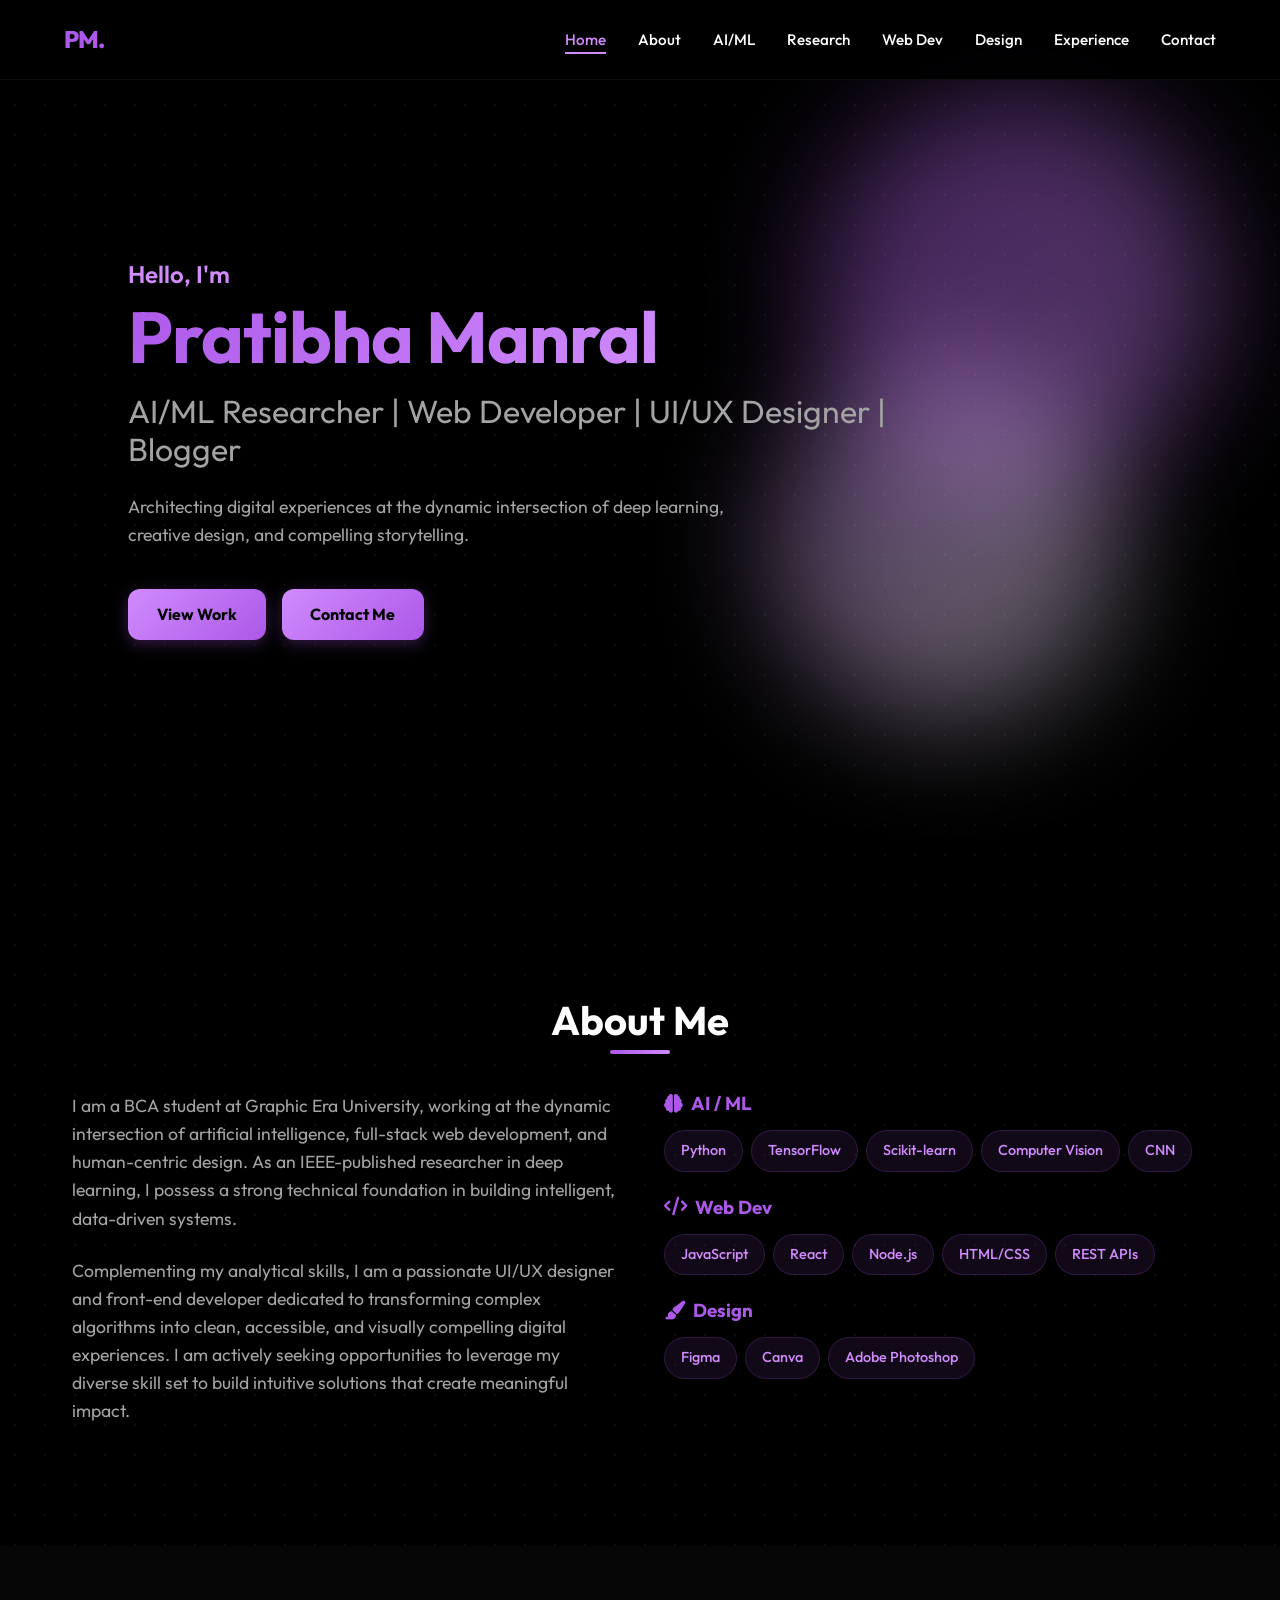
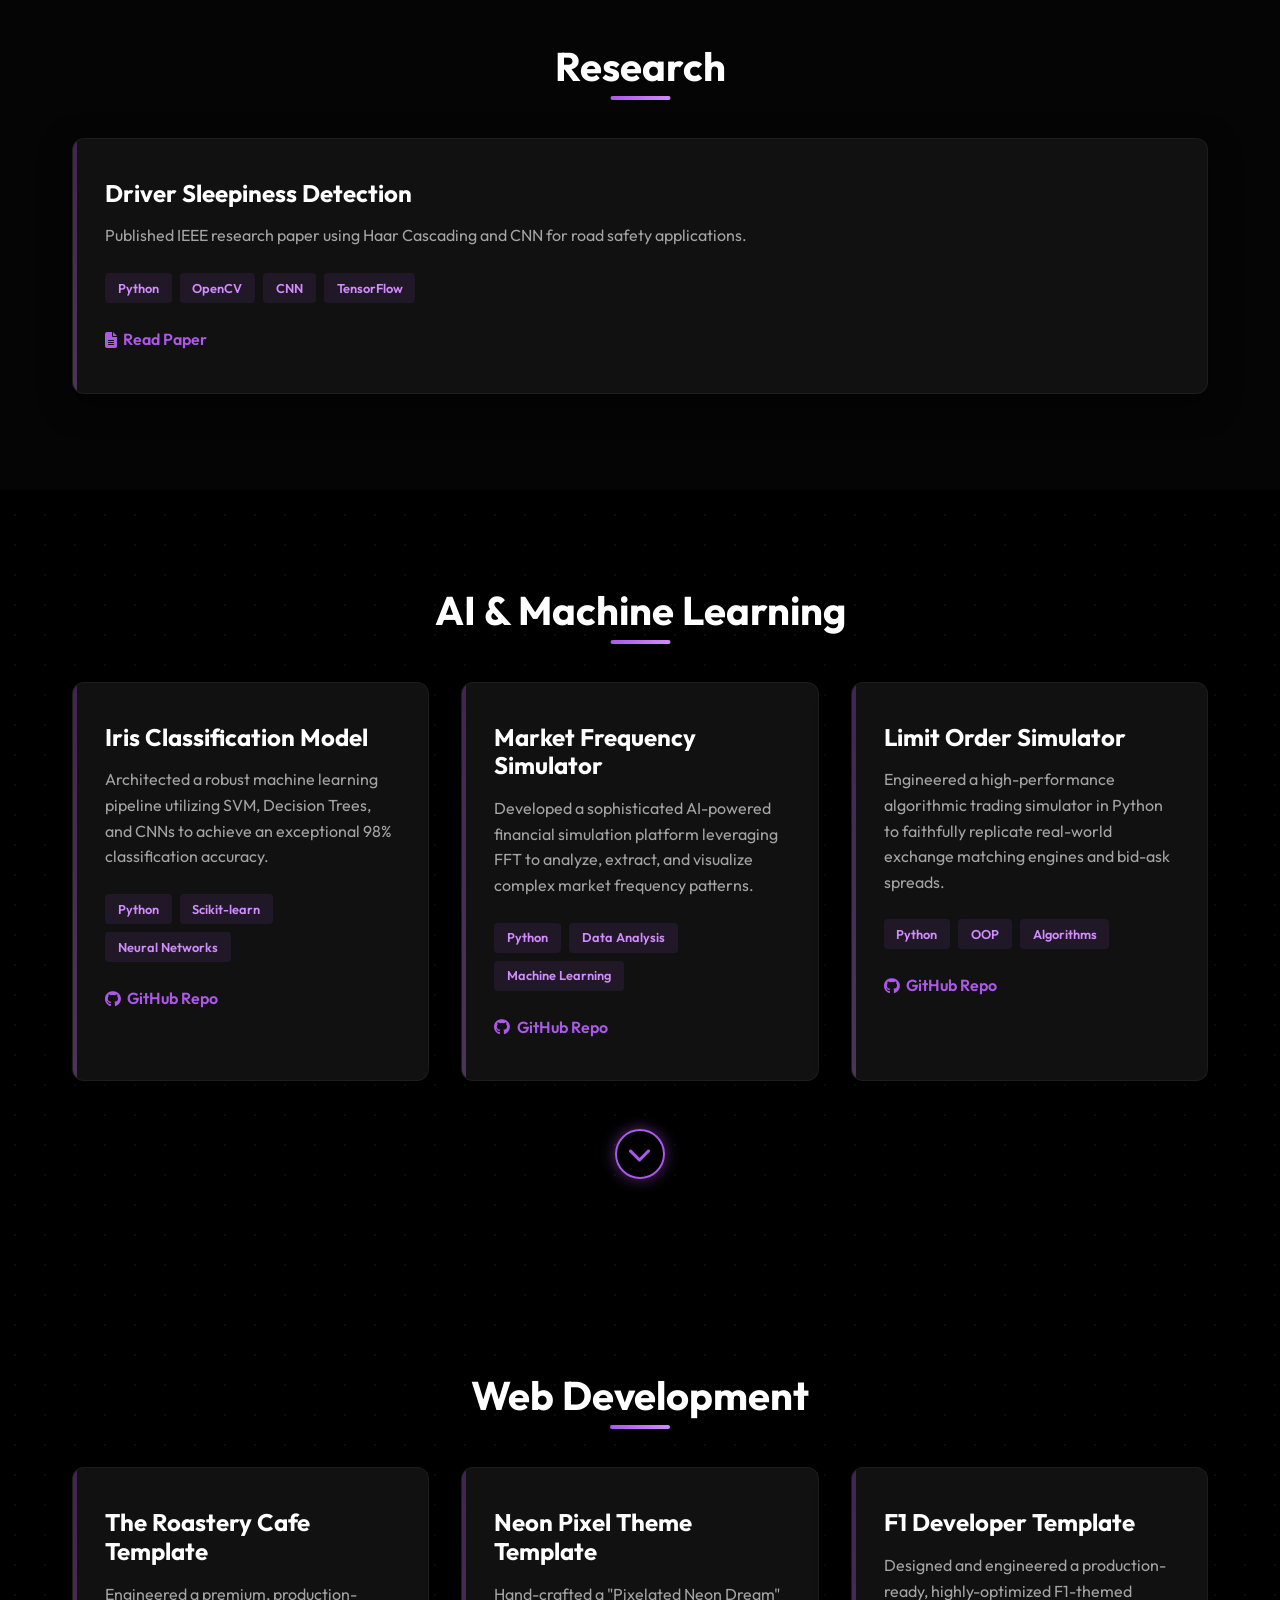
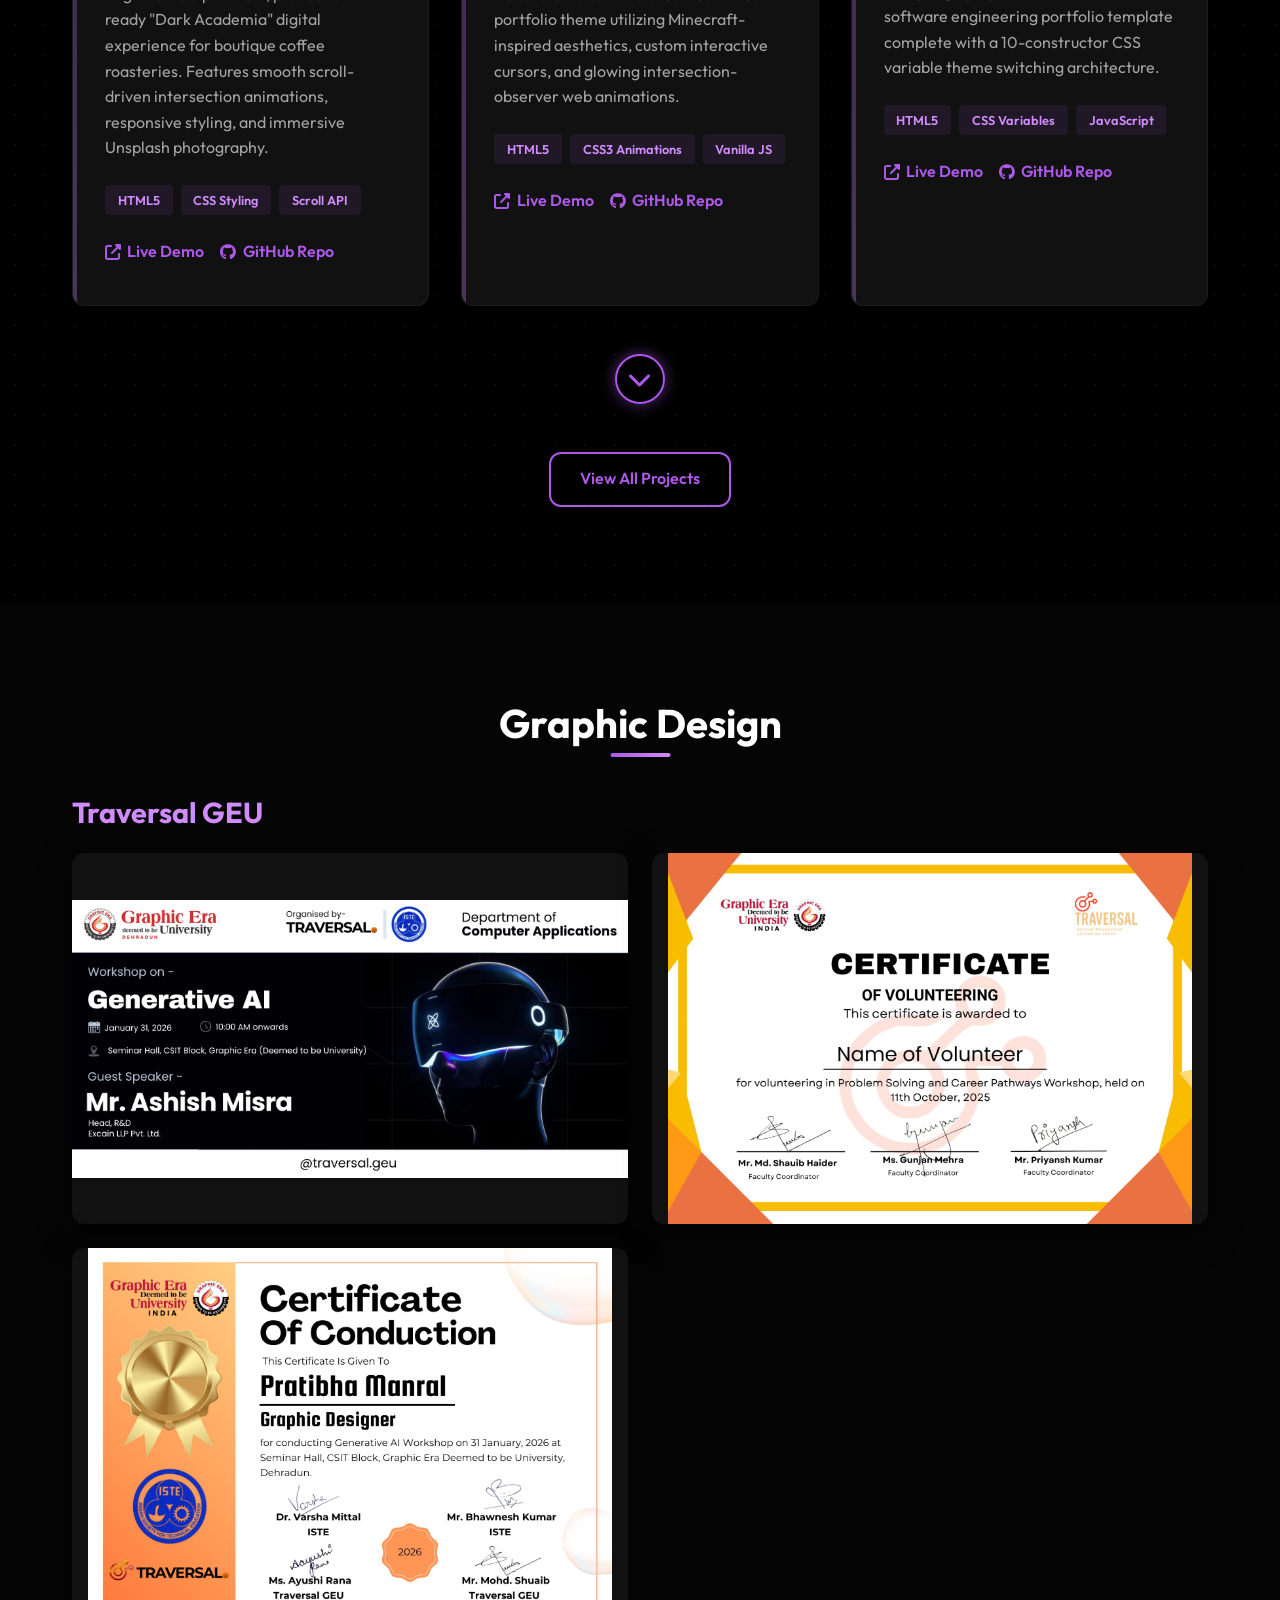
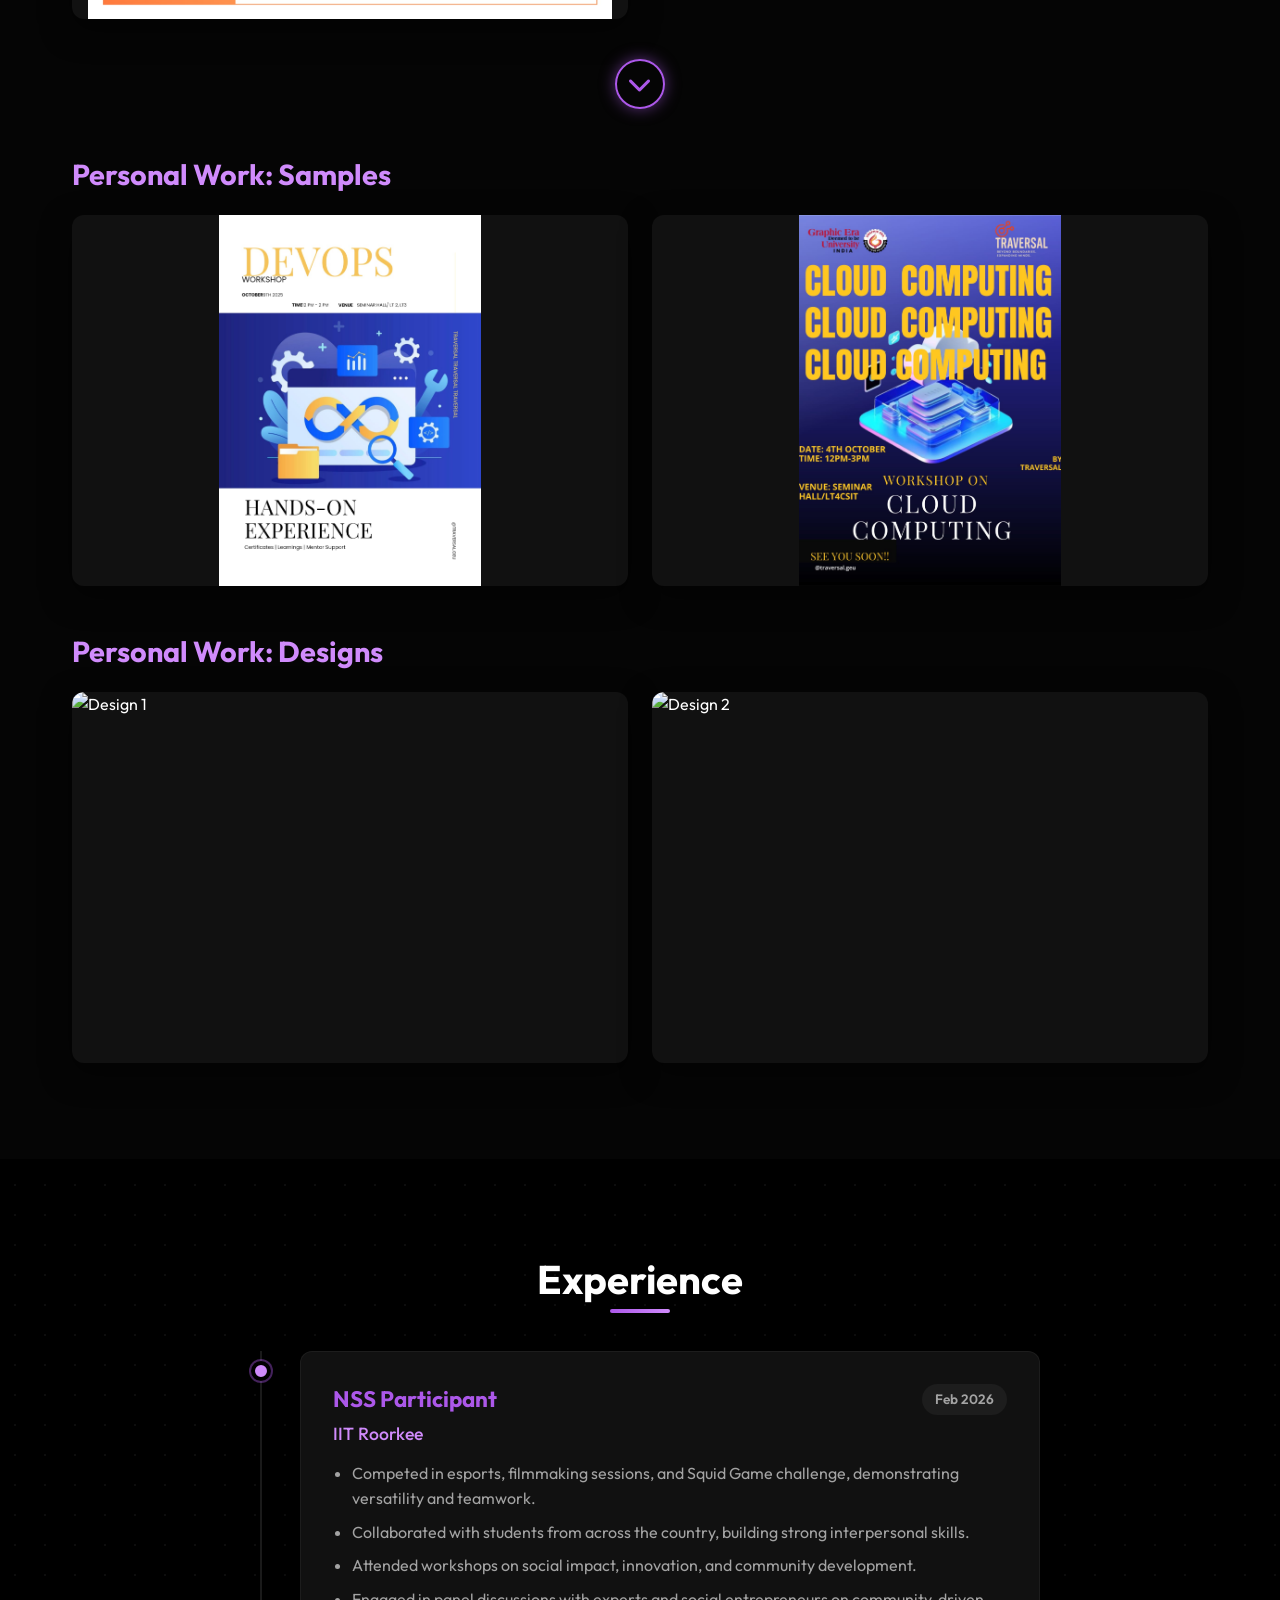
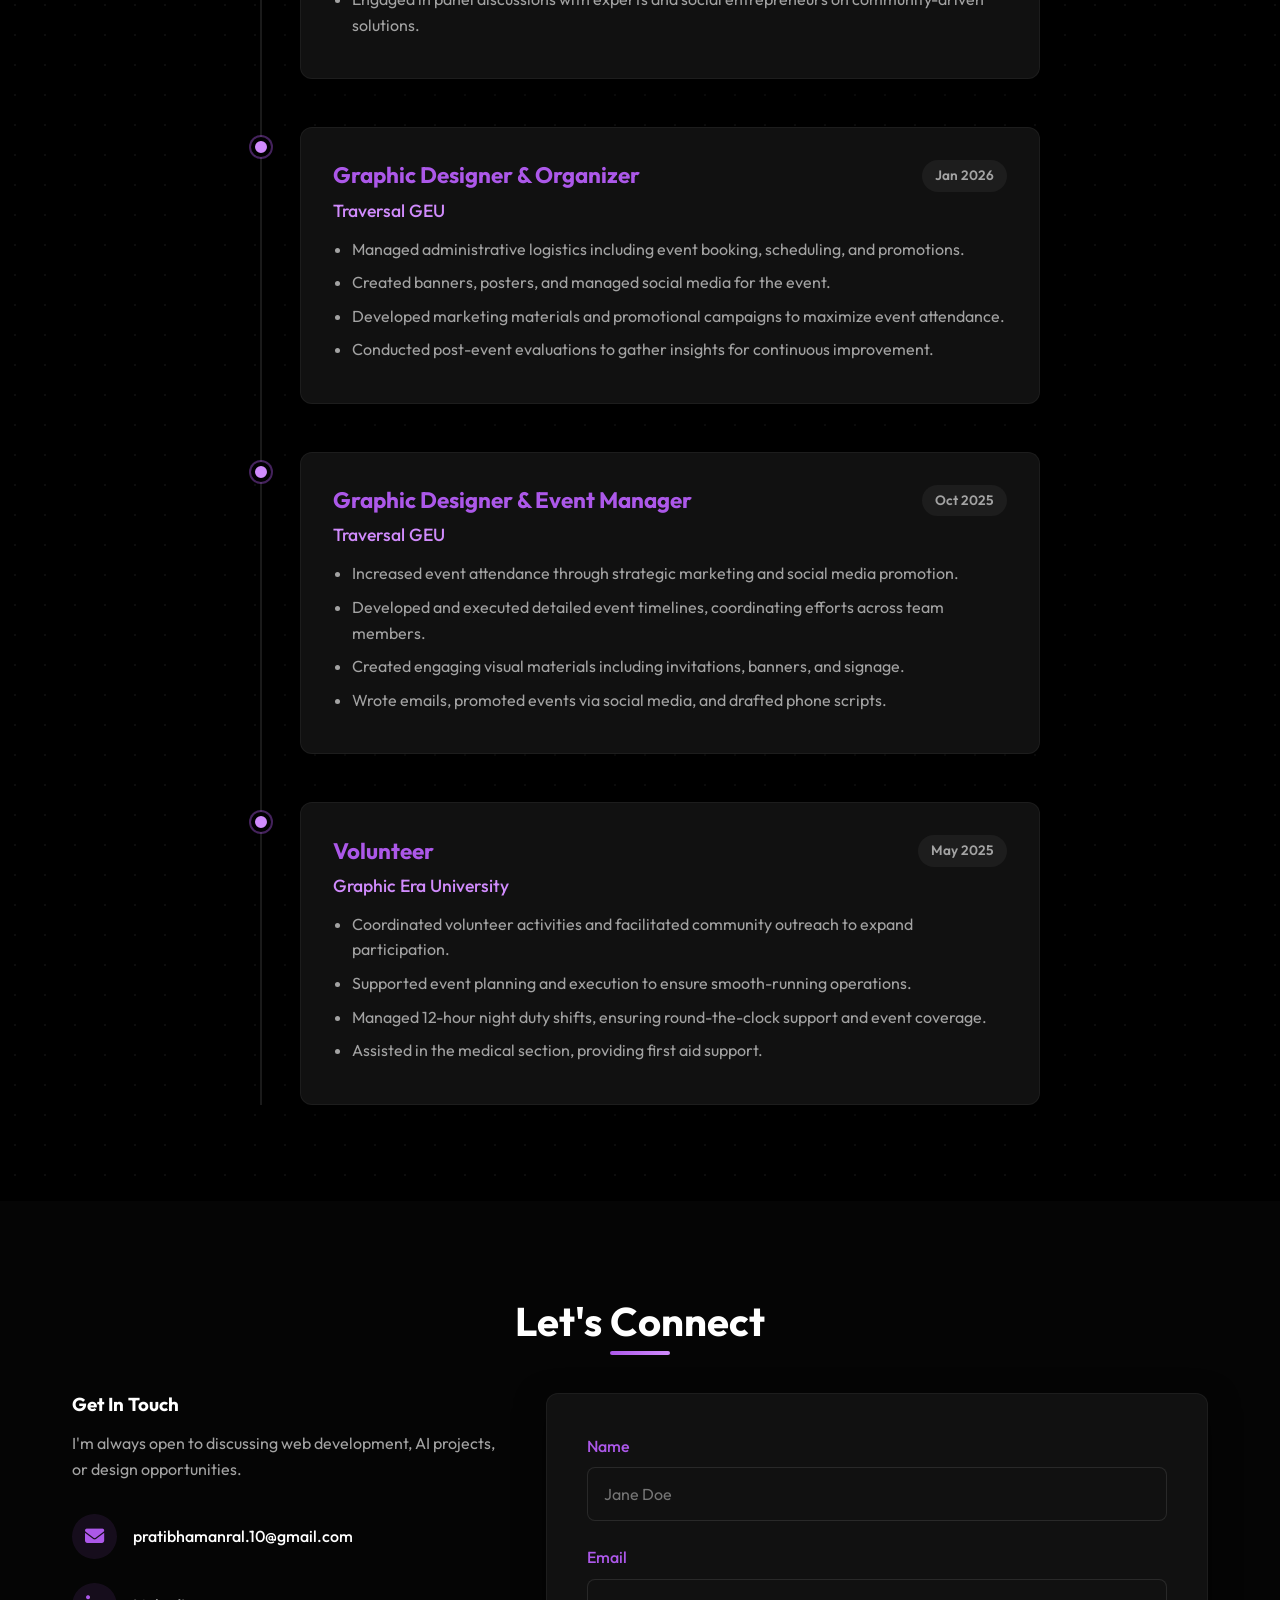
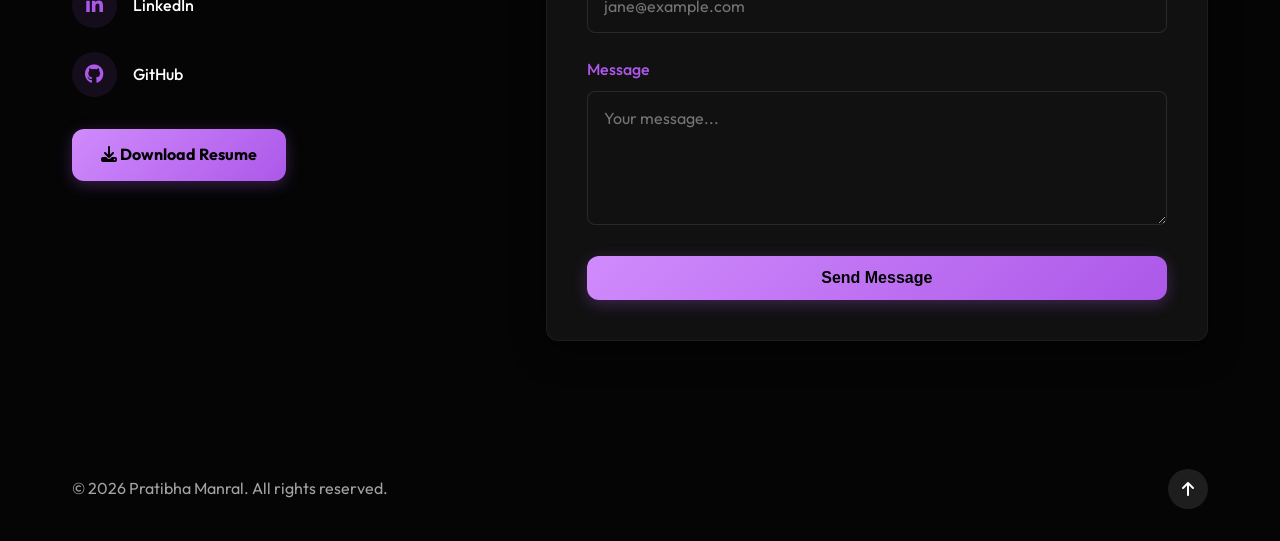
==== index.html @ b56bd500 "Added live demo link for JamStream" ====
<!DOCTYPE html>
<html lang="en">

<head>
    <meta charset="UTF-8">
    <meta name="viewport" content="width=device-width, initial-scale=1.0">
    <title>⊹ ࣪ ˖ Pratibha Manral - AI, Web & Design</title>
    <meta name="description"
        content="Portfolio of Pratibha Manral, BCA student specializing in AI/ML, Web Development, and Graphic Design.">
    <link rel="stylesheet" href="styles.css">
    <link rel="stylesheet" href="https://cdnjs.cloudflare.com/ajax/libs/font-awesome/6.4.0/css/all.min.css">
    <link href="https://fonts.googleapis.com/css2?family=Outfit:wght@300;400;500;600;700;800&display=swap"
        rel="stylesheet">

    <!-- Favicon (Browser Tab Sticker) -->
    <link rel="icon"
        href="data:image/svg+xml,<svg xmlns=%22http://www.w3.org/2000/svg%22 viewBox=%220 0 100 100%22><text y=%22.9em%22 font-size=%2290%22>⊹</text></svg>">
</head>

<body>
    <nav id="navbar" class="navbar">
        <div class="nav-brand">PM.</div>
        <ul class="nav-links">
            <li><a href="#hero" class="nav-link active">Home</a></li>
            <li><a href="#about" class="nav-link">About</a></li>
            <li><a href="#projects-ai" class="nav-link">AI/ML</a></li>
            <li><a href="#research" class="nav-link">Research</a></li>
            <li><a href="#projects-web" class="nav-link">Web Dev</a></li>
            <li><a href="#design" class="nav-link">Design</a></li>
            <li><a href="#experience" class="nav-link">Experience</a></li>
            <li><a href="#contact" class="nav-link">Contact</a></li>
        </ul>
        <div class="hamburger">
            <i class="fas fa-bars"></i>
        </div>
    </nav>

    <main>
        <!-- Hero Section -->
        <section id="hero" class="hero-section">
            <div class="hero-content">
                <h2 class="greeting">Hello, I'm</h2>
                <h1 class="name">Pratibha Manral</h1>
                <h3 class="tagline">AI/ML Researcher | Web Developer | UI/UX Designer | Blogger</h3>
                <p class="intro">Architecting digital experiences at the dynamic intersection of deep learning, creative
                    design, and compelling storytelling.</p>
                <div class="hero-buttons">
                    <a href="#projects-ai" class="btn btn-primary">View Work</a>
                    <a href="#contact" class="btn btn-primary">Contact Me</a>
                </div>
            </div>
            <div class="hero-background">
                <div class="blob blob-1"></div>
                <div class="blob blob-2"></div>
            </div>
        </section>

        <!-- About Section -->
        <section id="about" class="about-section fade-in-section">
            <div class="container">
                <h2 class="section-title">About Me</h2>
                <div class="about-content">
                    <div class="about-text">
                        <p>I am a BCA student at Graphic Era University, working at the dynamic intersection of
                            artificial intelligence, full-stack web development, and human-centric design. As an
                            IEEE-published researcher in deep learning, I possess a strong technical foundation in
                            building intelligent, data-driven systems.</p>
                        <p>Complementing my analytical skills, I am a passionate UI/UX designer and front-end developer
                            dedicated to transforming complex algorithms into clean, accessible, and visually compelling
                            digital experiences. I am actively seeking opportunities to leverage my diverse skill set to
                            build intuitive solutions that create meaningful impact.</p>
                    </div>
                    <div class="skills-container">
                        <div class="skill-category">
                            <h3><i class="fas fa-brain"></i> AI / ML</h3>
                            <div class="badges">
                                <span class="badge">Python</span>
                                <span class="badge">TensorFlow</span>
                                <span class="badge">Scikit-learn</span>
                                <span class="badge">Computer Vision</span>
                                <span class="badge">CNN</span>
                            </div>
                        </div>
                        <div class="skill-category">
                            <h3><i class="fas fa-code"></i> Web Dev</h3>
                            <div class="badges">
                                <span class="badge">JavaScript</span>
                                <span class="badge">React</span>
                                <span class="badge">Node.js</span>
                                <span class="badge">HTML/CSS</span>
                                <span class="badge">REST APIs</span>
                            </div>
                        </div>
                        <div class="skill-category">
                            <h3><i class="fas fa-paint-brush"></i> Design</h3>
                            <div class="badges">
                                <span class="badge">Figma</span>
                                <span class="badge">Canva</span>
                                <span class="badge">Adobe Photoshop</span>
                            </div>
                        </div>
                    </div>
                </div>
            </div>
        </section>

        <!-- Research Section -->
        <section id="research" class="projects-section bg-alt fade-in-section">
            <div class="container">
                <h2 class="section-title">Research</h2>
                <div class="grid cards-grid">
                    <div class="card project-card">
                        <div class="card-content">
                            <h3 class="card-title">Driver Sleepiness Detection</h3>
                            <p class="card-desc">Published IEEE research paper using Haar Cascading and CNN for road
                                safety applications.</p>
                            <div class="tech-stack">
                                <span>Python</span><span>OpenCV</span><span>CNN</span><span>TensorFlow</span>
                            </div>
                            <div class="card-links">
                                <a href="https://ieeexplore.ieee.org/document/10986376" target="_blank"
                                    class="link-btn"><i class="fas fa-file-alt"></i> Read Paper</a>
                            </div>
                        </div>
                    </div>
                </div>
            </div>
        </section>

        <!-- AI/ML Section -->
        <section id="projects-ai" class="projects-section fade-in-section">
            <div class="container">
                <h2 class="section-title">AI & Machine Learning</h2>
                <div class="grid cards-grid">
                    <div class="card project-card">
                        <div class="card-content">
                            <h3 class="card-title">Iris Classification Model</h3>
                            <p class="card-desc">Architected a robust machine learning pipeline utilizing SVM, Decision
                                Trees, and CNNs to achieve an exceptional 98% classification accuracy.</p>
                            <div class="tech-stack">
                                <span>Python</span><span>Scikit-learn</span><span>Neural Networks</span>
                            </div>
                            <div class="card-links">
                                <a href="https://github.com/prai-10" target="_blank" class="link-btn"><i
                                        class="fab fa-github"></i> GitHub Repo</a>
                            </div>
                        </div>
                    </div>
                    <div class="card project-card">
                        <div class="card-content">
                            <h3 class="card-title">Market Frequency Simulator</h3>
                            <p class="card-desc">Developed a sophisticated AI-powered financial simulation platform
                                leveraging FFT to analyze, extract, and visualize complex market frequency patterns.</p>
                            <div class="tech-stack">
                                <span>Python</span><span>Data Analysis</span><span>Machine Learning</span>
                            </div>
                            <div class="card-links">
                                <a href="https://github.com/prai-10/Market-Frequency-Simulator" target="_blank"
                                    class="link-btn"><i class="fab fa-github"></i> GitHub Repo</a>
                            </div>
                        </div>
                    </div>

                    <div class="card project-card">
                        <div class="card-content">
                            <h3 class="card-title">Limit Order Simulator</h3>
                            <p class="card-desc">Engineered a high-performance algorithmic trading simulator in Python
                                to faithfully replicate real-world exchange matching engines and bid-ask spreads.</p>
                            <div class="tech-stack">
                                <span>Python</span><span>OOP</span><span>Algorithms</span>
                            </div>
                            <div class="card-links">
                                <a href="https://github.com/prai-10/Limit-Order-Simulator" target="_blank"
                                    class="link-btn"><i class="fab fa-github"></i> GitHub Repo</a>
                            </div>
                        </div>
                    </div>

                    <div class="card project-card">
                        <div class="card-content">
                            <h3 class="card-title">Cyberpunk AI HUD Overlay</h3>
                            <p class="card-desc">Engineered a real-time computer vision system using Python and OpenCV
                                that overlays a working cyberpunk-styled HUD reflecting the user's live facial emotions.
                            </p>
                            <div class="tech-stack">
                                <span>Python</span><span>OpenCV</span><span>Deep Learning</span>
                            </div>
                            <div class="card-links">
                                <a href="https://github.com/prai-10/AI-FACE-EMOTION-PERSONA-OVERLAY-A-REAL-TIME-CYBERPUNK-HUD-SYSTEM"
                                    target="_blank" class="link-btn"><i class="fab fa-github"></i> GitHub Repo</a>
                            </div>
                        </div>
                    </div>

                    <div class="card project-card">
                        <div class="card-content">
                            <h3 class="card-title">ASCII Video Converter</h3>
                            <p class="card-desc">Developed an algorithmic processing script that dynamically converts
                                any MP4 video file into a fully rendered, terminal-based ASCII art animation in
                                real-time.</p>
                            <div class="tech-stack">
                                <span>Python</span><span>Video Processing</span><span>Algorithms</span>
                            </div>
                            <div class="card-links">
                                <a href="https://github.com/prai-10/ascii-art" target="_blank" class="link-btn"><i
                                        class="fab fa-github"></i> GitHub Repo</a>
                            </div>
                        </div>
                    </div>
                </div>
            </div>
        </section>

        <!-- Web Dev Section -->
        <section id="projects-web" class="projects-section fade-in-section">
            <div class="container">
                <h2 class="section-title">Web Development</h2>
                <div class="grid cards-grid">
                    <div class="card project-card">
                        <div class="card-content">
                            <h3 class="card-title">The Roastery Cafe Template</h3>
                            <p class="card-desc">Engineered a premium, production-ready "Dark Academia" digital
                                experience for boutique coffee roasteries. Features smooth scroll-driven intersection
                                animations, responsive styling, and immersive Unsplash photography.</p>
                            <div class="tech-stack">
                                <span>HTML5</span><span>CSS Styling</span><span>Scroll API</span>
                            </div>
                            <div class="card-links">
                                <a href="https://prai-10.github.io/Cafe-Website/" target="_blank" class="link-btn"><i
                                        class="fas fa-external-link-alt"></i> Live Demo</a>
                                <a href="https://github.com/prai-10/Cafe-Website" target="_blank" class="link-btn"><i
                                        class="fab fa-github"></i> GitHub Repo</a>
                            </div>
                        </div>
                    </div>

                    <div class="card project-card">
                        <div class="card-content">
                            <h3 class="card-title">Neon Pixel Theme Template</h3>
                            <p class="card-desc">Hand-crafted a "Pixelated Neon Dream" portfolio theme utilizing
                                Minecraft-inspired aesthetics, custom interactive cursors, and glowing
                                intersection-observer web animations.</p>
                            <div class="tech-stack">
                                <span>HTML5</span><span>CSS3 Animations</span><span>Vanilla JS</span>
                            </div>
                            <div class="card-links">
                                <a href="https://prai-10.github.io/Pixelated-Neon-Themed-Portfolio-Template/"
                                    target="_blank" class="link-btn"><i class="fas fa-external-link-alt"></i> Live
                                    Demo</a>
                                <a href="https://github.com/prai-10/Pixelated-Neon-Themed-Portfolio-Template"
                                    target="_blank" class="link-btn"><i class="fab fa-github"></i> GitHub Repo</a>
                            </div>
                        </div>
                    </div>

                    <div class="card project-card">
                        <div class="card-content">
                            <h3 class="card-title">F1 Developer Template</h3>
                            <p class="card-desc">Designed and engineered a production-ready, highly-optimized F1-themed
                                software engineering portfolio template complete with a 10-constructor CSS variable
                                theme switching architecture.</p>
                            <div class="tech-stack">
                                <span>HTML5</span><span>CSS Variables</span><span>JavaScript</span>
                            </div>
                            <div class="card-links">
                                <a href="https://prai-10.github.io/F1-Themed-Portfolio-Template/" target="_blank"
                                    class="link-btn"><i class="fas fa-external-link-alt"></i> Live Demo</a>
                                <a href="https://github.com/prai-10/F1-Themed-Portfolio-Template" target="_blank"
                                    class="link-btn"><i class="fab fa-github"></i> GitHub Repo</a>
                            </div>
                        </div>
                    </div>

                    <div class="card project-card">
                        <div class="card-content">
                            <h3 class="card-title">Personal Developer Portfolio</h3>
                            <p class="card-desc">Designed, developed, and deployed a modern, fully responsive
                                single-page web portfolio featuring a custom cyberpunk-inspired "Vibe Purple" aesthetic.
                            </p>
                            <div class="tech-stack">
                                <span>HTML5</span><span>CSS3</span><span>JavaScript</span>
                            </div>
                            <div class="card-links">
                                <a href="#" target="_blank" class="link-btn"><i class="fas fa-external-link-alt"></i>
                                    Live Demo</a>
                                <a href="https://github.com/prai-10" target="_blank" class="link-btn"><i
                                        class="fab fa-github"></i> GitHub</a>
                            </div>
                        </div>
                    </div>

                    <div class="card project-card">
                        <div class="card-content">
                            <h3 class="card-title">Plants Mantra</h3>
                            <p class="card-desc">Delivered a comprehensive e-commerce and informational web platform,
                                authoring professional brand copywriting and dynamic blog architectures to maximize SEO.
                            </p>
                            <div class="tech-stack">
                                <span>Web Development</span><span>UI/UX</span><span>Copywriting</span>
                            </div>
                            <div class="card-links">
                                <a href="https://www.plantsmantra.com" target="_blank" class="link-btn"><i
                                        class="fas fa-external-link-alt"></i> Live Website</a>
                            </div>
                        </div>
                    </div>

                    <div class="card project-card">
                        <div class="card-content">
                            <h3 class="card-title">JamStream</h3>
                            <p class="card-desc">Engineered a real-time peer-to-peer audio streaming web application
                                allowing seamless host broadcasting and multi-listener synchronization using WebRTC.</p>
                            <div class="tech-stack">
                                <span>JavaScript</span><span>WebRTC</span><span>HTML5</span>
                            </div>
                            <div class="card-links">
                                <a href="https://prai-10.github.io/jamstream/" target="_blank" class="link-btn"><i
                                        class="fas fa-external-link-alt"></i> Live Demo</a>
                                <a href="https://github.com/prai-10/jamstream" target="_blank" class="link-btn"><i
                                        class="fab fa-github"></i> GitHub Repo</a>
                            </div>
                        </div>
                    </div>

                    <div class="card project-card">
                        <div class="card-content">
                            <h3 class="card-title">Air-Canvas 3D Drawing</h3>
                            <p class="card-desc">Built a 3D interactive drawing experience utilizing WebGL and
                                hand-tracking computer vision, allowing users to paint in 3D space using real-time
                                physical gestures with multiplayer support.</p>
                            <div class="tech-stack">
                                <span>TypeScript</span><span>Three.js</span><span>WebGL</span>
                            </div>
                            <div class="card-links">
                                <a href="https://github.com/prai-10/Air-Canvas" target="_blank" class="link-btn"><i
                                        class="fab fa-github"></i> GitHub Repo</a>
                            </div>
                        </div>
                    </div>
                </div>
                <div class="center-btn-container">
                    <a href="#" class="btn btn-outline">View All Projects</a>
                </div>
            </div>
        </section>

        <!-- Graphic Design Section -->
        <section id="design" class="design-section bg-alt fade-in-section">
            <div class="container">
                <h2 class="section-title">Graphic Design</h2>

                <h3 class="subsection-title">Traversal GEU</h3>
                <div class="design-grid mb-5">
                    <div class="design-item">
                        <img src="graphic%20designs/banner%202026.jpeg" alt="Traversal GEU Banner 2026"
                            class="design-img">
                        <div class="design-overlay">
                            <h4>Banner 2026</h4>
                            <p>Traversal GEU</p>
                        </div>
                    </div>
                    <div class="design-item">
                        <img src="graphic%20designs/certifacte%202025.jpeg" alt="Traversal GEU Certificate 2025"
                            class="design-img">
                        <div class="design-overlay">
                            <h4>Certificate 2025</h4>
                            <p>Traversal GEU</p>
                        </div>
                    </div>
                    <div class="design-item">
                        <img src="graphic%20designs/certificate%202026.jpeg" alt="Traversal GEU Certificate 2026"
                            class="design-img">
                        <div class="design-overlay">
                            <h4>Certificate 2026</h4>
                            <p>Traversal GEU</p>
                        </div>
                    </div>
                    <div class="design-item">
                        <img src="graphic%20designs/certificate.jpeg" alt="Traversal GEU Certificate"
                            class="design-img">
                        <div class="design-overlay">
                            <h4>Certificate</h4>
                            <p>Traversal GEU</p>
                        </div>
                    </div>
                    <div class="design-item">
                        <img src="graphic%20designs/flyer%202.jpeg" alt="Traversal GEU Flyer 2" class="design-img">
                        <div class="design-overlay">
                            <h4>Event Flyer 2</h4>
                            <p>Traversal GEU</p>
                        </div>
                    </div>
                    <div class="design-item">
                        <img src="graphic%20designs/flyer.jpeg" alt="Traversal GEU Flyer" class="design-img">
                        <div class="design-overlay">
                            <h4>Event Flyer</h4>
                            <p>Traversal GEU</p>
                        </div>
                    </div>
                    <div class="design-item">
                        <img src="graphic%20designs/promotion.jpeg" alt="Traversal GEU Promotion" class="design-img">
                        <div class="design-overlay">
                            <h4>Promotional Material</h4>
                            <p>Traversal GEU</p>
                        </div>
                    </div>
                    <div class="design-item">
                        <img src="graphic%20designs/workshop%20-%20Desktop%20Banner.png" alt="Workshop Desktop Banner"
                            class="design-img">
                        <div class="design-overlay">
                            <h4>Workshop Banner</h4>
                            <p>Traversal GEU</p>
                        </div>
                    </div>
                </div>

                <h3 class="subsection-title mt-4">Personal Work: Samples</h3>
                <div class="design-grid mb-5">
                    <div class="design-item">
                        <img src="samples/s1.jpeg" alt="Sample 1" class="design-img">
                        <div class="design-overlay">
                            <h4>Sample 1</h4>
                            <p>Personal Work</p>
                        </div>
                    </div>
                    <div class="design-item">
                        <img src="samples/s2.jpeg" alt="Sample 2" class="design-img">
                        <div class="design-overlay">
                            <h4>Sample 2</h4>
                            <p>Personal Work</p>
                        </div>
                    </div>
                </div>

                <h3 class="subsection-title mt-4">Personal Work: Designs</h3>
                <div class="design-grid">
                    <div class="design-item">
                        <img src="https://via.placeholder.com/600x400/2C3E50/E67E22?text=Design+1" alt="Design 1"
                            class="design-img">
                        <div class="design-overlay">
                            <h4>Design 1</h4>
                            <p>Personal Work</p>
                        </div>
                    </div>
                    <div class="design-item">
                        <img src="https://via.placeholder.com/600x400/E67E22/2C3E50?text=Design+2" alt="Design 2"
                            class="design-img">
                        <div class="design-overlay">
                            <h4>Design 2</h4>
                            <p>Personal Work</p>
                        </div>
                    </div>
                </div>
            </div>

            <!-- Modal for images -->
            <div id="imageModal" class="modal">
                <span class="close-modal">&times;</span>
                <img class="modal-content" id="expandedImg">
                <div id="caption" class="modal-caption"></div>
            </div>
        </section>

        <!-- Experience Section -->
        <section id="experience" class="exp-section fade-in-section">
            <div class="container">
                <h2 class="section-title">Experience</h2>
                <div class="timeline">
                    <!-- Entry 1 -->
                    <div class="timeline-item">
                        <div class="timeline-dot"></div>
                        <div class="timeline-content card">
                            <div class="exp-header">
                                <h3 class="exp-role">NSS Participant</h3>
                                <span class="exp-date">Feb 2026</span>
                            </div>
                            <h4 class="exp-org">IIT Roorkee</h4>
                            <ul class="exp-list">
                                <li>Competed in esports, filmmaking sessions, and Squid Game challenge, demonstrating
                                    versatility and teamwork.</li>
                                <li>Collaborated with students from across the country, building strong interpersonal
                                    skills.</li>
                                <li>Attended workshops on social impact, innovation, and community development.</li>
                                <li>Engaged in panel discussions with experts and social entrepreneurs on
                                    community-driven solutions.</li>
                            </ul>
                        </div>
                    </div>
                    <!-- Entry 2 -->
                    <div class="timeline-item">
                        <div class="timeline-dot"></div>
                        <div class="timeline-content card">
                            <div class="exp-header">
                                <h3 class="exp-role">Graphic Designer & Organizer</h3>
                                <span class="exp-date">Jan 2026</span>
                            </div>
                            <h4 class="exp-org">Traversal GEU</h4>
                            <ul class="exp-list">
                                <li>Managed administrative logistics including event booking, scheduling, and
                                    promotions.</li>
                                <li>Created banners, posters, and managed social media for the event.</li>
                                <li>Developed marketing materials and promotional campaigns to maximize event
                                    attendance.</li>
                                <li>Conducted post-event evaluations to gather insights for continuous improvement.</li>
                            </ul>
                        </div>
                    </div>
                    <!-- Entry 3 -->
                    <div class="timeline-item">
                        <div class="timeline-dot"></div>
                        <div class="timeline-content card">
                            <div class="exp-header">
                                <h3 class="exp-role">Graphic Designer & Event Manager</h3>
                                <span class="exp-date">Oct 2025</span>
                            </div>
                            <h4 class="exp-org">Traversal GEU</h4>
                            <ul class="exp-list">
                                <li>Increased event attendance through strategic marketing and social media promotion.
                                </li>
                                <li>Developed and executed detailed event timelines, coordinating efforts across team
                                    members.</li>
                                <li>Created engaging visual materials including invitations, banners, and signage.</li>
                                <li>Wrote emails, promoted events via social media, and drafted phone scripts.</li>
                            </ul>
                        </div>
                    </div>
                    <!-- Entry 4 -->
                    <div class="timeline-item">
                        <div class="timeline-dot"></div>
                        <div class="timeline-content card">
                            <div class="exp-header">
                                <h3 class="exp-role">Volunteer</h3>
                                <span class="exp-date">May 2025</span>
                            </div>
                            <h4 class="exp-org">Graphic Era University</h4>
                            <ul class="exp-list">
                                <li>Coordinated volunteer activities and facilitated community outreach to expand
                                    participation.</li>
                                <li>Supported event planning and execution to ensure smooth-running operations.</li>
                                <li>Managed 12-hour night duty shifts, ensuring round-the-clock support and event
                                    coverage.</li>
                                <li>Assisted in the medical section, providing first aid support.</li>
                            </ul>
                        </div>
                    </div>
                </div>
            </div>
        </section>

        <!-- Contact Section -->
        <section id="contact" class="contact-section bg-alt fade-in-section">
            <div class="container">
                <h2 class="section-title">Let's Connect</h2>
                <div class="contact-content grid">
                    <div class="contact-info">
                        <h3>Get In Touch</h3>
                        <p>I'm always open to discussing web development, AI projects, or design opportunities.</p>
                        <div class="contact-methods">
                            <a href="mailto:pratibhamanral.10@gmail.com" class="contact-method">
                                <div class="icon-circle"><i class="fas fa-envelope"></i></div>
                                <span>pratibhamanral.10@gmail.com</span>
                            </a>
                            <a href="https://linkedin.com/in/pratibha-manral" target="_blank" class="contact-method">
                                <div class="icon-circle"><i class="fab fa-linkedin-in"></i></div>
                                <span>LinkedIn</span>
                            </a>
                            <a href="https://github.com/prai-10" target="_blank" class="contact-method">
                                <div class="icon-circle"><i class="fab fa-github"></i></div>
                                <span>GitHub</span>
                            </a>
                        </div>
                        <a href="resume.pdf" target="_blank" class="btn btn-primary mt-4"><i
                                class="fas fa-download"></i> Download Resume</a>
                    </div>
                    <div class="contact-form-container card">
                        <form class="contact-form" action="https://formsubmit.co/pratibhamanral.10@gmail.com"
                            method="POST">
                            <input type="hidden" name="_captcha" value="false">
                            <input type="hidden" name="_next" value="https://prai-10.github.io">
                            <div class="form-group">
                                <label for="name">Name</label>
                                <input type="text" id="name" name="name" required placeholder="Jane Doe">
                            </div>
                            <div class="form-group">
                                <label for="email">Email</label>
                                <input type="email" id="email" name="email" required placeholder="jane@example.com">
                            </div>
                            <div class="form-group">
                                <label for="message">Message</label>
                                <textarea id="message" name="message" rows="5" required
                                    placeholder="Your message..."></textarea>
                            </div>
                            <button type="submit" class="btn btn-primary w-100">Send Message</button>
                        </form>
                    </div>
                </div>
            </div>
        </section>
    </main>

    <footer>
        <div class="container footer-container">
            <p>&copy; 2026 Pratibha Manral. All rights reserved.</p>
            <a href="#hero" class="back-to-top"><i class="fas fa-arrow-up"></i></a>
        </div>
    </footer>

    <script src="script.js"></script>
</body>

</html>
---- styles.css ----
:root {
    --primary: #AC58E9;
    --secondary: #d08bfc;
    --accent: #FFFFFF;
    --background: #000000;
    --text: #FFFFFF;
    --text-light: #a3a3a3;
    --card-bg: #111111;
    --border-radius: 12px;
    --transition: 0.3s cubic-bezier(0.25, 0.8, 0.25, 1);
    --shadow: 0 10px 30px rgba(0, 0, 0, 0.5);
    --shadow-hover: 0 15px 40px rgba(172, 88, 233, 0.4);
}

* {
    margin: 0;
    padding: 0;
    box-sizing: border-box;
}

html {
    scroll-behavior: smooth;
    font-family: 'Outfit', sans-serif;
    color: var(--text);
    background-color: var(--background);
}

body {
    line-height: 1.6;
    overflow-x: hidden;
    background-image: radial-gradient(rgba(255,255,255,0.05) 1px, transparent 1px);
    background-size: 30px 30px;
}

h1, h2, h3, h4, h5, h6 {
    line-height: 1.2;
    font-weight: 700;
}

a {
    text-decoration: none;
    color: var(--primary);
    transition: var(--transition);
}

ul {
    list-style: none;
}

.container {
    max-width: 1200px;
    margin: 0 auto;
    padding: 0 2rem;
}

.grid {
    display: grid;
    gap: 2rem;
}

.card {
    background: var(--card-bg);
    border-radius: var(--border-radius);
    box-shadow: var(--shadow);
    transition: var(--transition);
    border: 1px solid rgba(255,255,255,0.05);
    position: relative;
    overflow: hidden;
}

.card:hover {
    transform: translateY(-8px);
    box-shadow: 0 15px 50px -5px rgba(172, 88, 233, 0.6), 0 0 20px rgba(172, 88, 233, 0.4);
    border-color: rgba(208, 139, 252, 0.6);
}

.bg-alt {
    background-color: #050505;
}

/* Typography Helpers */
.section-title {
    font-size: 2.5rem;
    margin-bottom: 3rem;
    text-align: center;
    position: relative;
    display: inline-block;
    left: 50%;
    transform: translateX(-50%);
}

.section-title::after {
    content: '';
    position: absolute;
    bottom: -10px;
    left: 50%;
    transform: translateX(-50%);
    width: 60px;
    height: 4px;
    background: linear-gradient(90deg, var(--primary), var(--secondary));
    border-radius: 2px;
}

.w-100 { width: 100%; }
.mt-4 { margin-top: 2rem; }

/* Buttons */
.btn {
    display: inline-block;
    padding: 0.8rem 1.8rem;
    border-radius: var(--border-radius);
    font-weight: 600;
    cursor: pointer;
    border: none;
    font-size: 1rem;
    text-align: center;
    transition: all 0.3s ease;
}

.btn-primary {
    background: linear-gradient(135deg, var(--secondary), var(--primary));
    color: var(--background);
    box-shadow: 0 4px 15px rgba(172, 88, 233, 0.3);
    font-weight: 700;
}

.btn-primary:hover {
    background: linear-gradient(135deg, var(--primary), var(--secondary));
    transform: translateY(-2px);
    box-shadow: 0 8px 30px rgba(172, 88, 233, 0.8), 0 0 20px rgba(172, 88, 233, 0.4);
    color: var(--background);
}

.btn-secondary {
    background: var(--primary);
    color: var(--background);
    font-weight: 700;
}

.btn-secondary:hover {
    background: var(--accent);
    transform: translateY(-2px);
    color: var(--background);
}

.btn-outline {
    background: transparent;
    border: 2px solid var(--primary);
    color: var(--primary);
}

.btn-outline:hover {
    background: var(--primary);
    color: white;
    box-shadow: 0 0 25px rgba(172, 88, 233, 0.7);
}

/* Navbar */
.navbar {
    position: fixed;
    top: 0;
    width: 100%;
    height: 80px;
    background: rgba(0, 0, 0, 0.9);
    backdrop-filter: blur(10px);
    display: flex;
    justify-content: space-between;
    align-items: center;
    padding: 0 5%;
    z-index: 1000;
    transition: var(--transition);
    border-bottom: 1px solid rgba(255,255,255,0.05);
}

.navbar.scrolled {
    height: 70px;
    box-shadow: 0 2px 10px rgba(0,0,0,0.05);
}

.nav-brand {
    font-size: 1.5rem;
    font-weight: 800;
    color: var(--primary);
    letter-spacing: -1px;
}

.nav-links {
    display: flex;
    gap: 2rem;
}

.nav-link {
    font-weight: 500;
    font-size: 0.95rem;
    position: relative;
    color: var(--text);
}

.nav-link::after {
    content: '';
    position: absolute;
    bottom: -5px;
    left: 0;
    width: 0;
    height: 2px;
    background: var(--secondary);
    transition: var(--transition);
}

.nav-link:hover::after,
.nav-link.active::after {
    width: 100%;
}

.nav-link.active {
    color: var(--secondary);
}

.hamburger {
    display: none;
    font-size: 1.5rem;
    cursor: pointer;
    color: var(--primary);
}

/* Sections */
section {
    padding: 6rem 0;
}

/* Hero Section */
.hero-section {
    height: 100vh;
    display: flex;
    align-items: center;
    padding: 0 10%;
    position: relative;
    overflow: hidden;
}

.hero-content {
    max-width: 800px;
    z-index: 2;
    animation: fadeIn 1s ease-out forwards;
}

.greeting {
    color: var(--secondary);
    font-size: 1.5rem;
    margin-bottom: 0.5rem;
    font-weight: 600;
}

.name {
    font-size: 4.5rem;
    margin-bottom: 1rem;
    line-height: 1.1;
    letter-spacing: -1px;
    background: linear-gradient(135deg, var(--primary), var(--secondary));
    -webkit-background-clip: text;
    background-clip: text;
    -webkit-text-fill-color: transparent;
    display: inline-block;
}

.tagline {
    font-size: 2rem;
    color: var(--text-light);
    margin-bottom: 1.5rem;
    font-weight: 400;
}

.intro {
    font-size: 1.1rem;
    max-width: 600px;
    margin-bottom: 2.5rem;
    color: var(--text-light);
}

.hero-buttons {
    display: flex;
    gap: 1rem;
}

.hero-background {
    position: absolute;
    top: 0;
    right: 0;
    width: 50%;
    height: 100%;
    z-index: 1;
}

.blob {
    position: absolute;
    border-radius: 50%;
    filter: blur(60px);
    opacity: 0.4;
    animation: blobBounce 10s infinite alternate;
}

.blob-1 {
    width: 400px;
    height: 400px;
    background: linear-gradient(135deg, var(--primary), var(--secondary));
    top: 10%;
    right: 10%;
}

.blob-2 {
    width: 350px;
    height: 350px;
    background: linear-gradient(135deg, var(--secondary), var(--accent));
    bottom: 20%;
    right: 25%;
    animation-delay: -5s;
}

/* About Section */
.about-content {
    display: grid;
    grid-template-columns: 1fr 1fr;
    gap: 3rem;
    align-items: start;
}

.about-text p {
    margin-bottom: 1.5rem;
    font-size: 1.1rem;
    color: var(--text-light);
}

.skills-container {
    display: flex;
    flex-direction: column;
    gap: 1.5rem;
}

.skill-category h3 {
    margin-bottom: 1rem;
    display: flex;
    align-items: center;
    gap: 0.5rem;
    color: var(--primary);
}

.badges {
    display: flex;
    flex-wrap: wrap;
    gap: 0.5rem;
}

.badge {
    background: rgba(172, 88, 233, 0.1);
    color: var(--secondary);
    padding: 0.5rem 1rem;
    border-radius: 30px;
    font-size: 0.9rem;
    font-weight: 500;
    border: 1px solid rgba(172, 88, 233, 0.2);
    transition: var(--transition);
}

.badge:hover {
    background: var(--primary);
    color: white;
    transform: translateY(-2px);
    box-shadow: 0 0 25px rgba(172, 88, 233, 0.8);
}

/* Projects Sections */
.cards-grid {
    grid-template-columns: repeat(auto-fit, minmax(350px, 1fr));
}

.cards-grid.collapsed > .card:nth-child(n+4) {
    display: none;
}

/* Expand Button */
.expand-btn-container {
    grid-column: 1 / -1;
    display: flex;
    justify-content: center;
    margin-top: 1rem;
}

.expand-btn {
    background: transparent;
    border: 2px solid var(--primary);
    border-radius: 50%;
    width: 50px;
    height: 50px;
    color: var(--primary);
    font-size: 1.5rem;
    display: flex;
    justify-content: center;
    align-items: center;
    cursor: pointer;
    transition: all 0.3s ease;
    box-shadow: 0 0 15px rgba(172, 88, 233, 0.5);
    animation: glowPulse 2s infinite alternate;
}

.expand-btn:hover {
    background: var(--primary);
    color: var(--background);
    transform: translateY(3px);
    box-shadow: 0 0 25px rgba(172, 88, 233, 0.8);
}

@keyframes glowPulse {
    0% { box-shadow: 0 0 10px rgba(172, 88, 233, 0.4); }
    100% { box-shadow: 0 0 20px rgba(172, 88, 233, 0.8), 0 0 40px rgba(172, 88, 233, 0.4); }
}

.project-card {
    padding: 2.5rem 2rem;
    display: flex;
    flex-direction: column;
    height: 100%;
    position: relative;
}

.project-card::before {
    content: '';
    position: absolute;
    left: 0;
    top: 0;
    width: 4px;
    height: 100%;
    background: linear-gradient(to bottom, var(--primary), var(--secondary));
    opacity: 0.3;
    transition: var(--transition);
}

.project-card:hover::before {
    opacity: 1;
    box-shadow: 0 0 15px rgba(172, 88, 233, 0.8);
}

.card-title {
    font-size: 1.5rem;
    margin-bottom: 1rem;
}

.card-desc {
    color: var(--text-light);
    margin-bottom: 1.5rem;
    flex-grow: 1;
}

.tech-stack {
    display: flex;
    flex-wrap: wrap;
    gap: 0.5rem;
    margin-bottom: 1.5rem;
}

.tech-stack span {
    font-size: 0.8rem;
    background: rgba(172, 88, 233, 0.1);
    color: var(--secondary);
    padding: 0.3rem 0.8rem;
    border-radius: 4px;
    font-weight: 600;
}

.card-links {
    display: flex;
    gap: 1rem;
}

.link-btn {
    font-weight: 600;
    display: flex;
    align-items: center;
    gap: 0.4rem;
}

.link-btn:hover {
    color: var(--secondary);
}

.center-btn-container {
    text-align: center;
    margin-top: 3rem;
}

/* Graphic Design */
.subsection-title {
    font-size: 1.8rem;
    margin-bottom: 1.5rem;
    color: var(--secondary);
    text-align: left;
}
.mb-5 {
    margin-bottom: 3rem;
}

.design-grid {
    display: grid;
    grid-template-columns: repeat(auto-fit, minmax(400px, 1fr));
    gap: 1.5rem;
}

.design-grid.collapsed > .design-item:nth-child(n+4) {
    display: none;
}

.design-item {
    position: relative;
    border-radius: var(--border-radius);
    overflow: hidden;
    cursor: pointer;
    box-shadow: var(--shadow);
    aspect-ratio: 3/2;
    background: var(--card-bg);
}

.design-img {
    width: 100%;
    height: 100%;
    object-fit: contain;
    transition: transform 0.5s ease;
}

.design-item:hover .design-img {
    transform: scale(1.05);
}

.design-overlay {
    position: absolute;
    bottom: 0;
    left: 0;
    width: 100%;
    padding: 2rem 1.5rem 1.5rem;
    background: linear-gradient(to top, rgba(0,0,0,0.8), transparent);
    color: white;
    transform: translateY(20px);
    opacity: 0;
    transition: all 0.3s ease;
}

.design-item:hover .design-overlay {
    transform: translateY(0);
    opacity: 1;
}

.design-overlay h4 {
    font-size: 1.2rem;
    margin-bottom: 0.2rem;
}

.design-overlay p {
    font-size: 0.9rem;
    color: #eee;
}

/* Modal */
.modal {
    display: none;
    position: fixed;
    z-index: 2000;
    padding-top: 100px;
    left: 0;
    top: 0;
    width: 100%;
    height: 100%;
    background-color: rgba(0,0,0,0.9);
    backdrop-filter: blur(5px);
}

.modal-content {
    margin: auto;
    display: block;
    max-width: 80%;
    max-height: 80vh;
    border-radius: 8px;
    animation: zoomIn 0.3s ease;
}

.modal-caption {
    margin: auto;
    display: block;
    width: 80%;
    text-align: center;
    color: #ccc;
    padding: 15px 0;
    font-size: 1.2rem;
    animation: zoomIn 0.3s ease;
}

.close-modal {
    position: absolute;
    top: 30px;
    right: 40px;
    color: #f1f1f1;
    font-size: 40px;
    font-weight: bold;
    cursor: pointer;
    transition: 0.3s;
}

.close-modal:hover {
    color: var(--secondary);
}

/* Experience Timeline */
.timeline {
    position: relative;
    max-width: 800px;
    margin: 0 auto;
}

.timeline::before {
    content: '';
    position: absolute;
    left: 20px;
    top: 0;
    height: 100%;
    width: 2px;
    background: rgba(255, 255, 255, 0.1);
}

.timeline-item {
    position: relative;
    padding-left: 60px;
    margin-bottom: 3rem;
}

.timeline-item:last-child {
    margin-bottom: 0;
}

.timeline-dot {
    position: absolute;
    left: 11px;
    top: 10px;
    width: 20px;
    height: 20px;
    border-radius: 50%;
    background: var(--secondary);
    border: 4px solid var(--background);
    box-shadow: 0 0 0 2px rgba(172, 88, 233, 0.4);
}

.timeline-content {
    padding: 2rem;
}

.exp-header {
    display: flex;
    justify-content: space-between;
    align-items: center;
    flex-wrap: wrap;
    margin-bottom: 0.5rem;
}

.exp-role {
    font-size: 1.4rem;
    color: var(--primary);
}

.exp-date {
    background: rgba(255, 255, 255, 0.05);
    padding: 0.3rem 0.8rem;
    border-radius: 20px;
    font-size: 0.85rem;
    font-weight: 600;
    color: var(--text-light);
}

.exp-org {
    color: var(--secondary);
    font-size: 1.1rem;
    margin-bottom: 1rem;
    font-weight: 500;
}

.exp-list {
    list-style-type: disc;
    padding-left: 1.2rem;
    color: var(--text-light);
}

.exp-list li {
    margin-bottom: 0.5rem;
}

/* Contact */
.contact-content {
    grid-template-columns: 1fr 1.5fr;
}

.contact-info p {
    color: var(--text-light);
    margin: 1rem 0 2rem;
}

.contact-methods {
    display: flex;
    flex-direction: column;
    gap: 1.5rem;
}

.contact-method {
    display: flex;
    align-items: center;
    gap: 1rem;
    color: var(--text);
    font-weight: 500;
}

.contact-method:hover {
    color: var(--secondary);
}

.icon-circle {
    width: 45px;
    height: 45px;
    border-radius: 50%;
    background: rgba(172, 88, 233, 0.1);
    display: flex;
    justify-content: center;
    align-items: center;
    color: var(--primary);
    font-size: 1.2rem;
    transition: var(--transition);
}

.contact-method:hover .icon-circle {
    background: var(--secondary);
    color: white;
}

.contact-form {
    padding: 2.5rem;
}

.form-group {
    margin-bottom: 1.5rem;
}

.form-group label {
    display: block;
    margin-bottom: 0.5rem;
    font-weight: 500;
    color: var(--primary);
}

.form-group input,
.form-group textarea {
    width: 100%;
    padding: 1rem;
    border: 1px solid rgba(255,255,255,0.1);
    border-radius: 8px;
    font-family: inherit;
    font-size: 1rem;
    transition: var(--transition);
    background: #111111;
    color: var(--text);
}

.form-group input:focus,
.form-group textarea:focus {
    outline: none;
    border-color: var(--secondary);
    box-shadow: 0 0 0 3px rgba(172, 88, 233, 0.1);
}

/* Footer */
footer {
    background: #050505;
    color: var(--text-light);
    padding: 2rem 0;
    text-align: center;
}

.footer-container {
    display: flex;
    justify-content: space-between;
    align-items: center;
}

.back-to-top {
    width: 40px;
    height: 40px;
    background: rgba(255,255,255,0.1);
    color: white;
    border-radius: 50%;
    display: flex;
    justify-content: center;
    align-items: center;
}

.back-to-top:hover {
    background: var(--secondary);
    color: white;
}

/* Animations */
@keyframes fadeIn {
    from { opacity: 0; transform: translateY(20px); }
    to { opacity: 1; transform: translateY(0); }
}

@keyframes blobBounce {
    0% { transform: translateY(0) scale(1); }
    100% { transform: translateY(-30px) scale(1.05); }
}

@keyframes zoomIn {
    from { transform: scale(0.9); opacity: 0; }
    to { transform: scale(1); opacity: 1; }
}

.fade-in-section {
    opacity: 0;
    transform: translateY(30px);
    transition: opacity 0.8s ease-out, transform 0.8s ease-out;
}

.fade-in-section.is-visible {
    opacity: 1;
    transform: none;
}

/* Responsive */
@media (max-width: 992px) {
    .name { font-size: 3.5rem; }
    .tagline { font-size: 1.5rem; }
    .about-content, .contact-content { grid-template-columns: 1fr; }
    .hero-background { width: 100%; }
}

@media (max-width: 768px) {
    .hamburger { display: block; }
    
    .nav-links {
        position: absolute;
        top: 80px;
        left: -100%;
        background: var(--card-bg);
        width: 100%;
        flex-direction: column;
        align-items: center;
        padding: 2rem 0;
        gap: 1.5rem;
        transition: 0.3s;
        box-shadow: 0 10px 10px rgba(0,0,0,0.05);
    }
    
    .nav-links.active { left: 0; }
    
    .name { font-size: 2.5rem; }
    .tagline { font-size: 1.2rem; }
    .section-title { font-size: 2rem; }
    .container { padding: 0 1.5rem; }
    
    .cards-grid, .design-grid { grid-template-columns: 1fr; }
    .project-card { padding: 1.5rem; }
    
    .hero-section { padding: 0 5%; text-align: center; }
    .hero-content { margin: 0 auto; }
    
    .hero-buttons { 
        flex-direction: column; 
        gap: 1rem; 
        justify-content: center; 
    }
    .hero-buttons .btn { width: 100%; }
    
    .timeline::before { left: 15px; }
    .timeline-dot { left: 6px; }
    .timeline-item { padding-left: 45px; }
    
    .footer-container { flex-direction: column; gap: 1rem; }
}
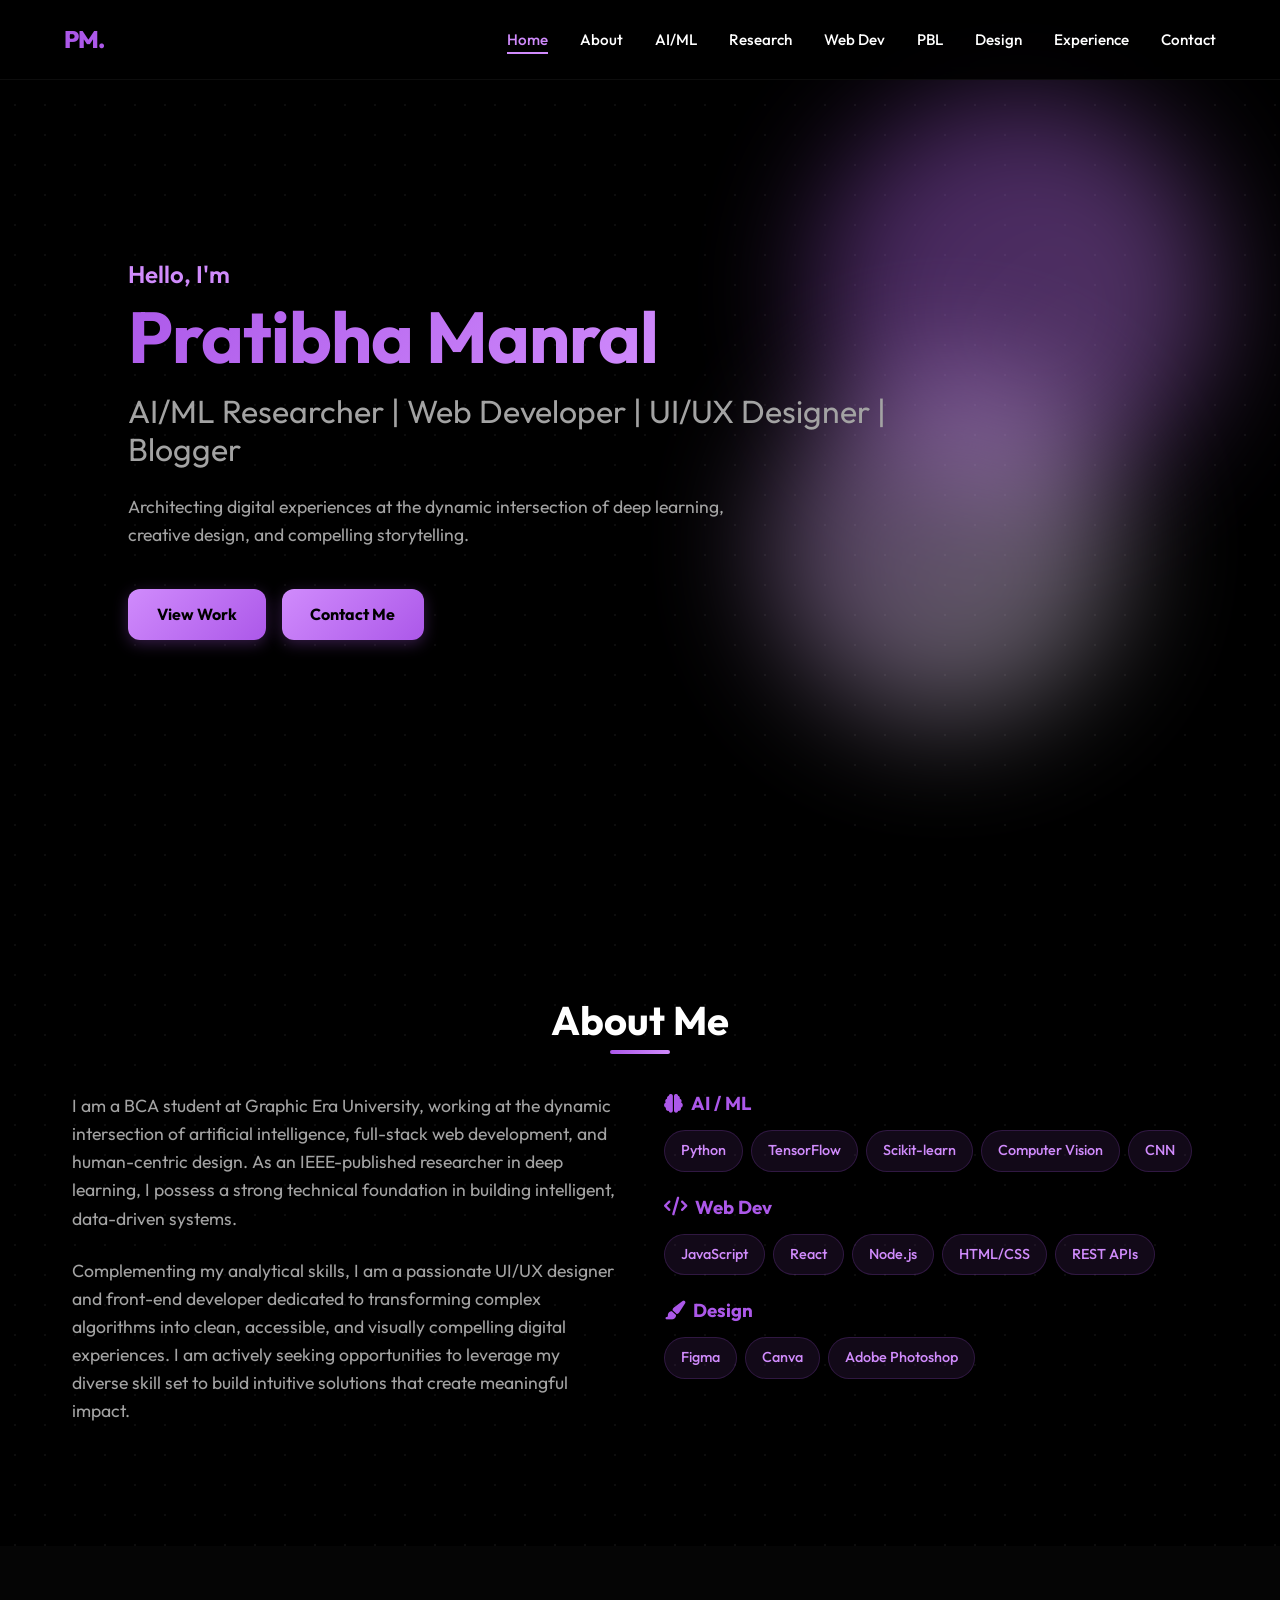
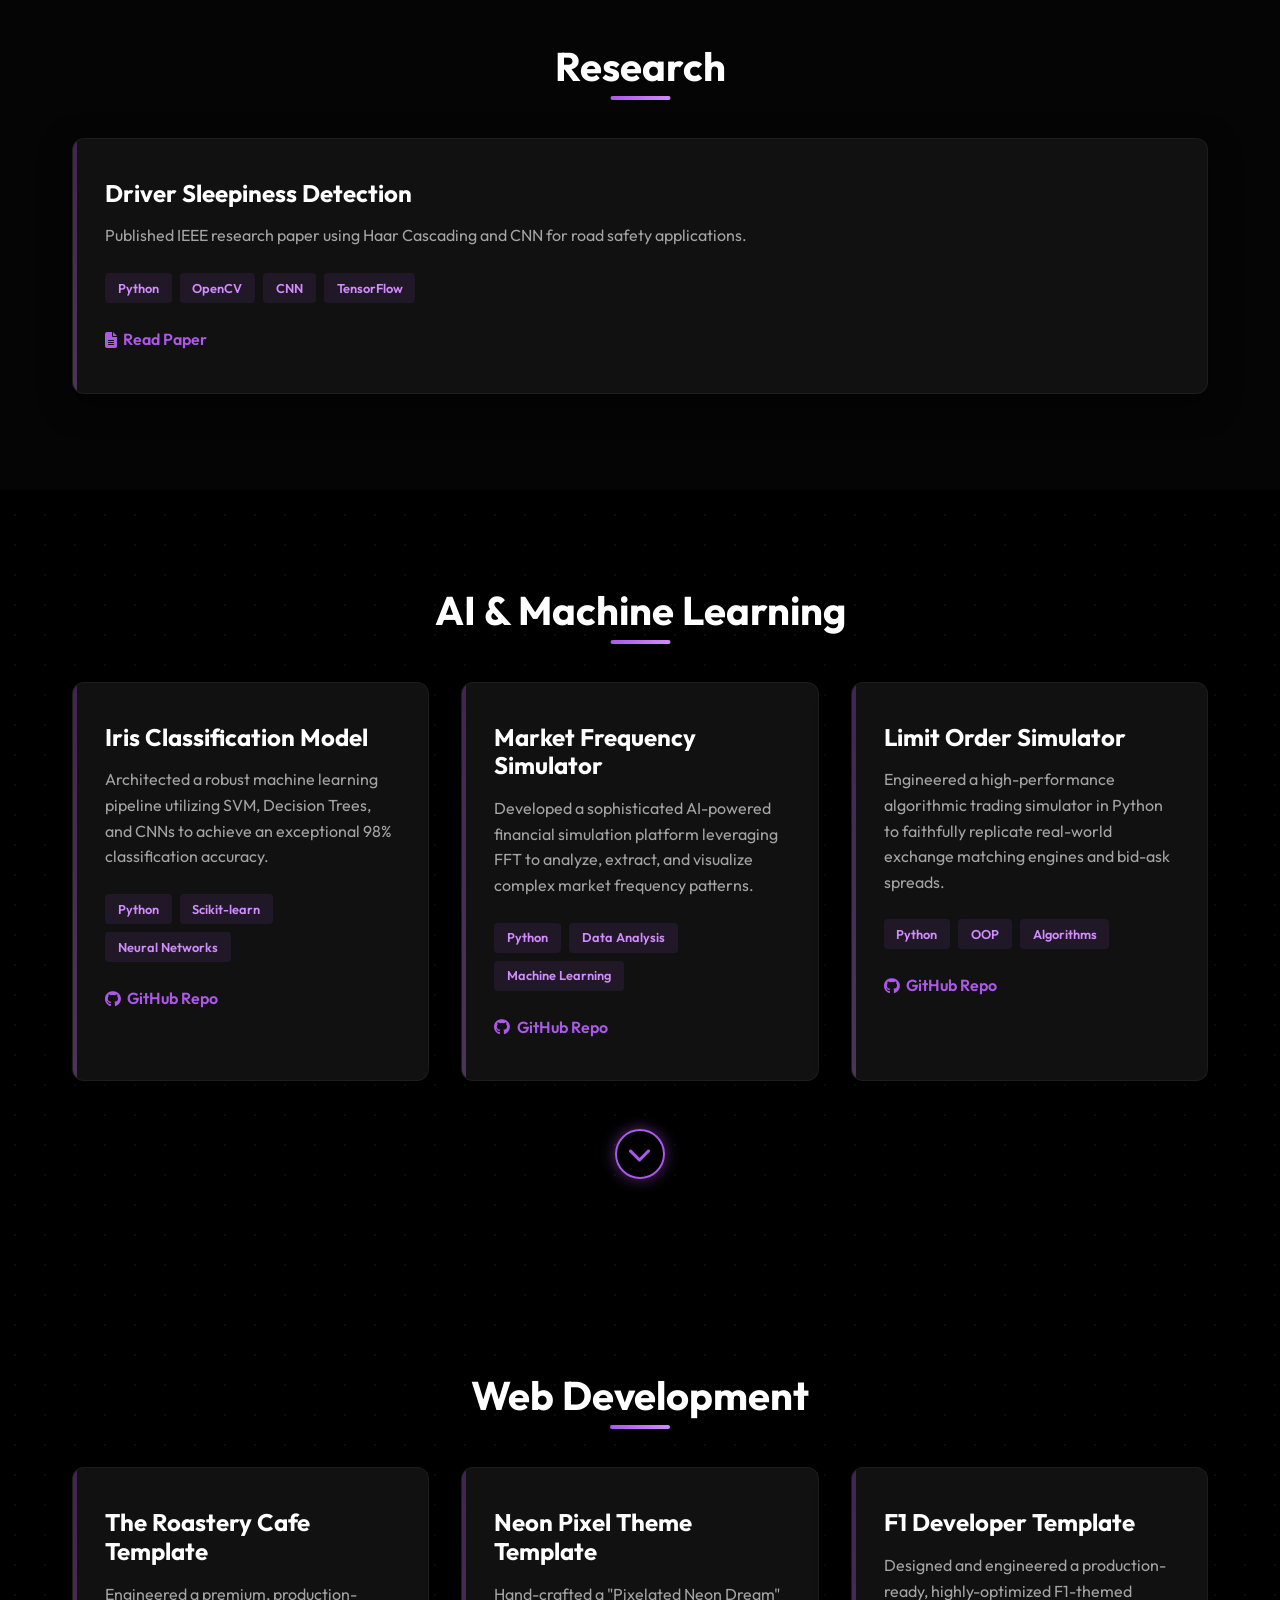
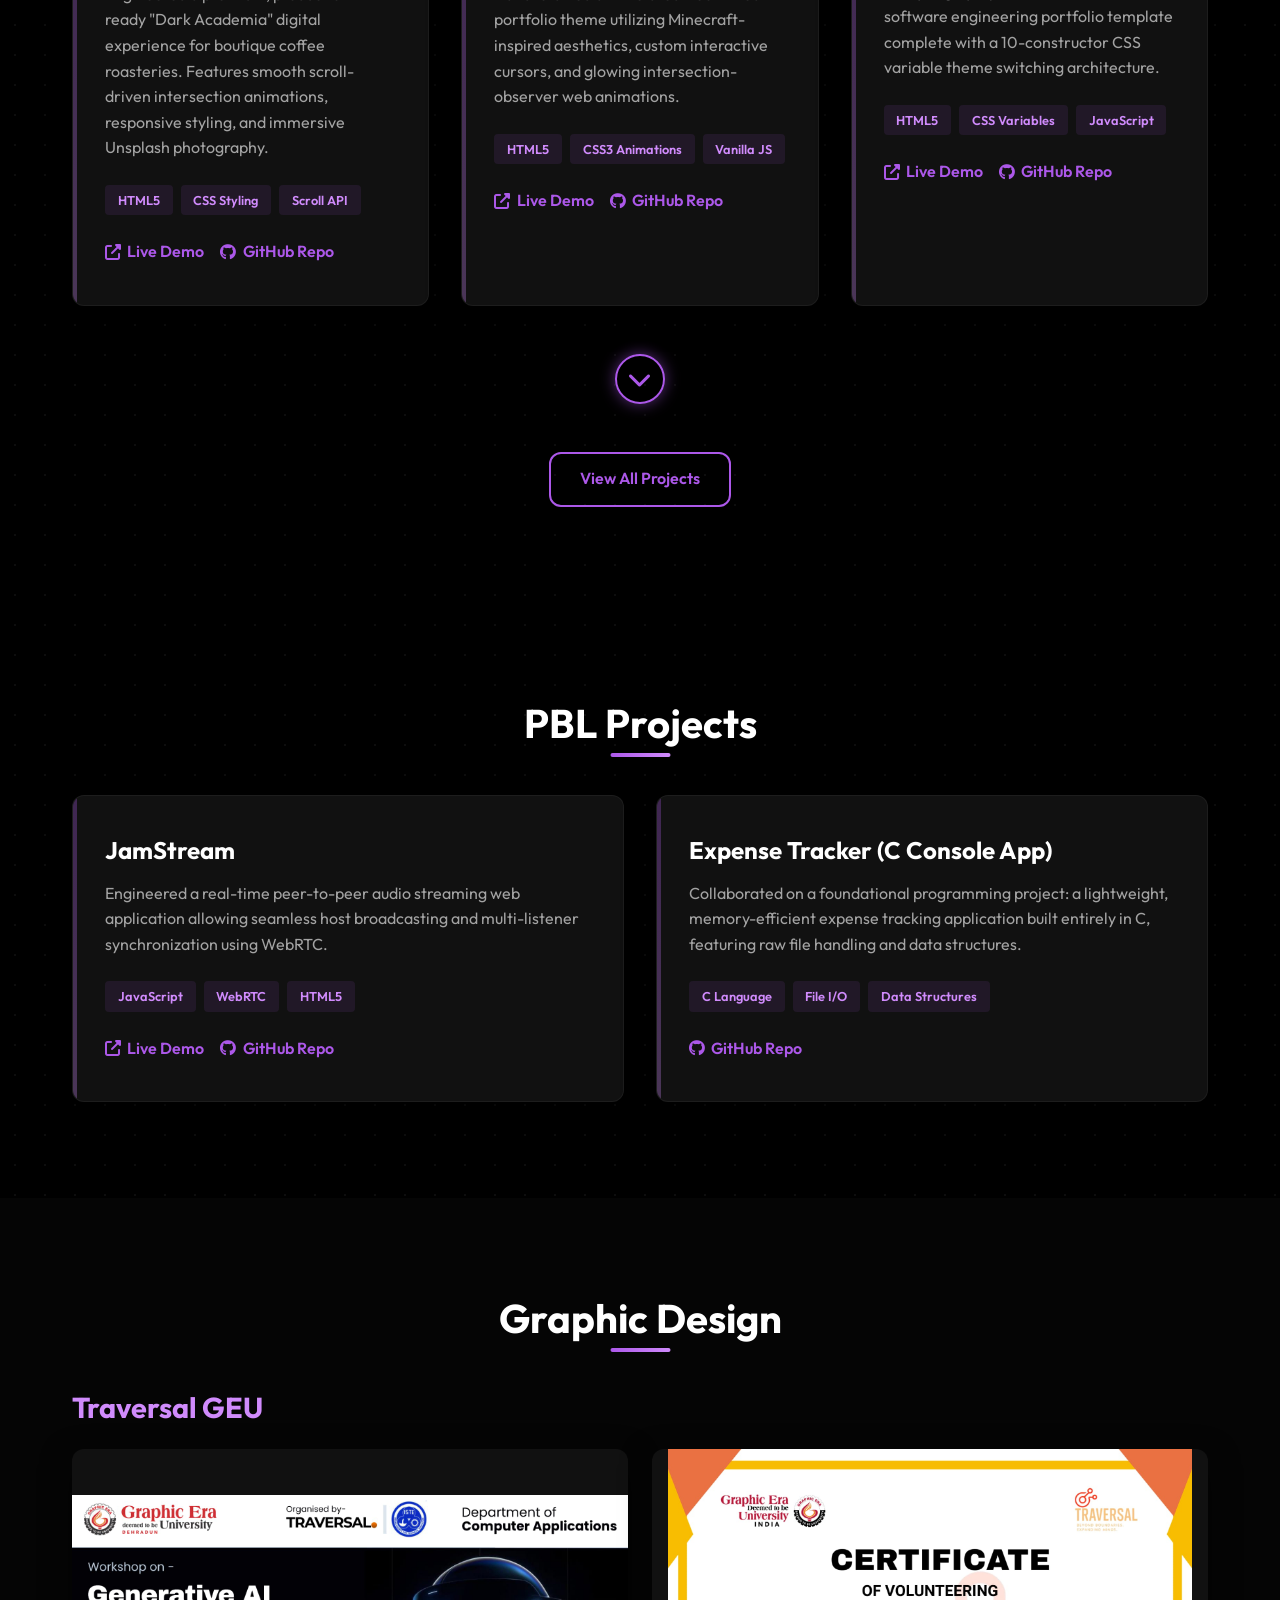
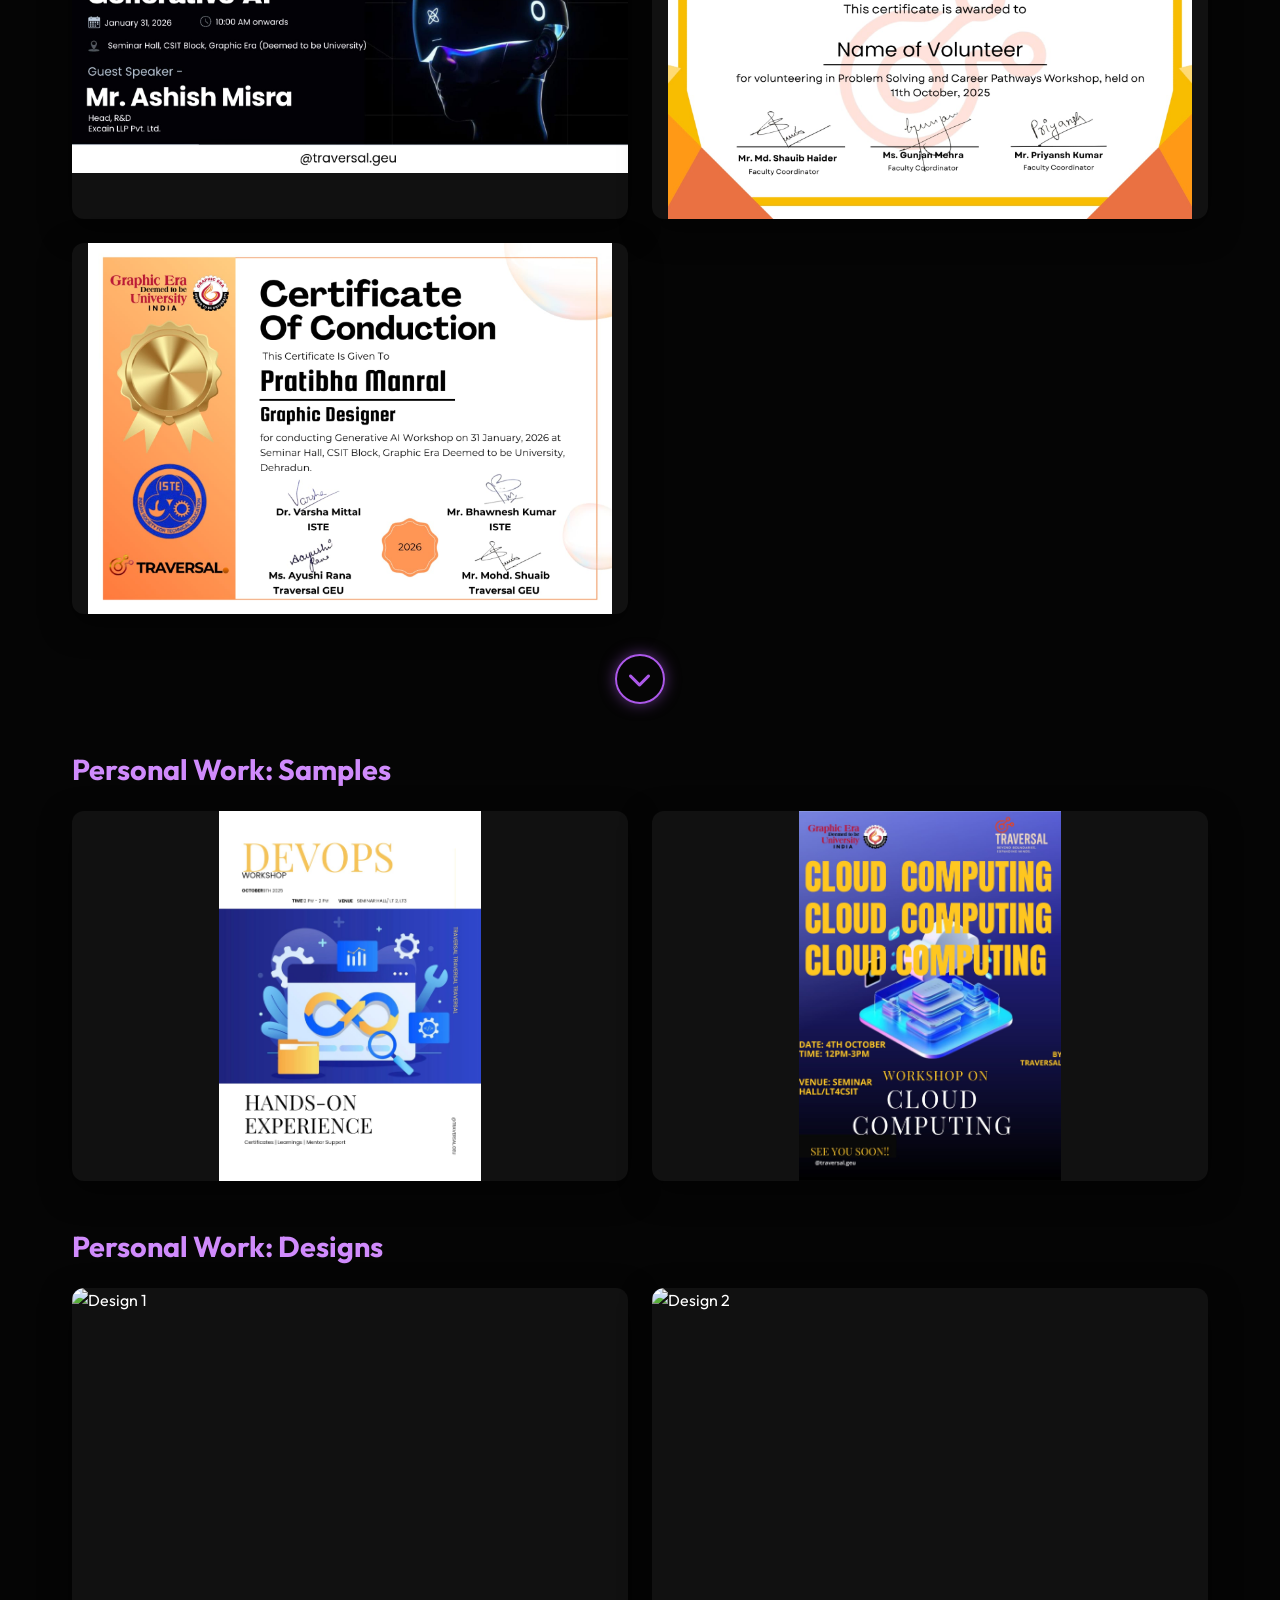
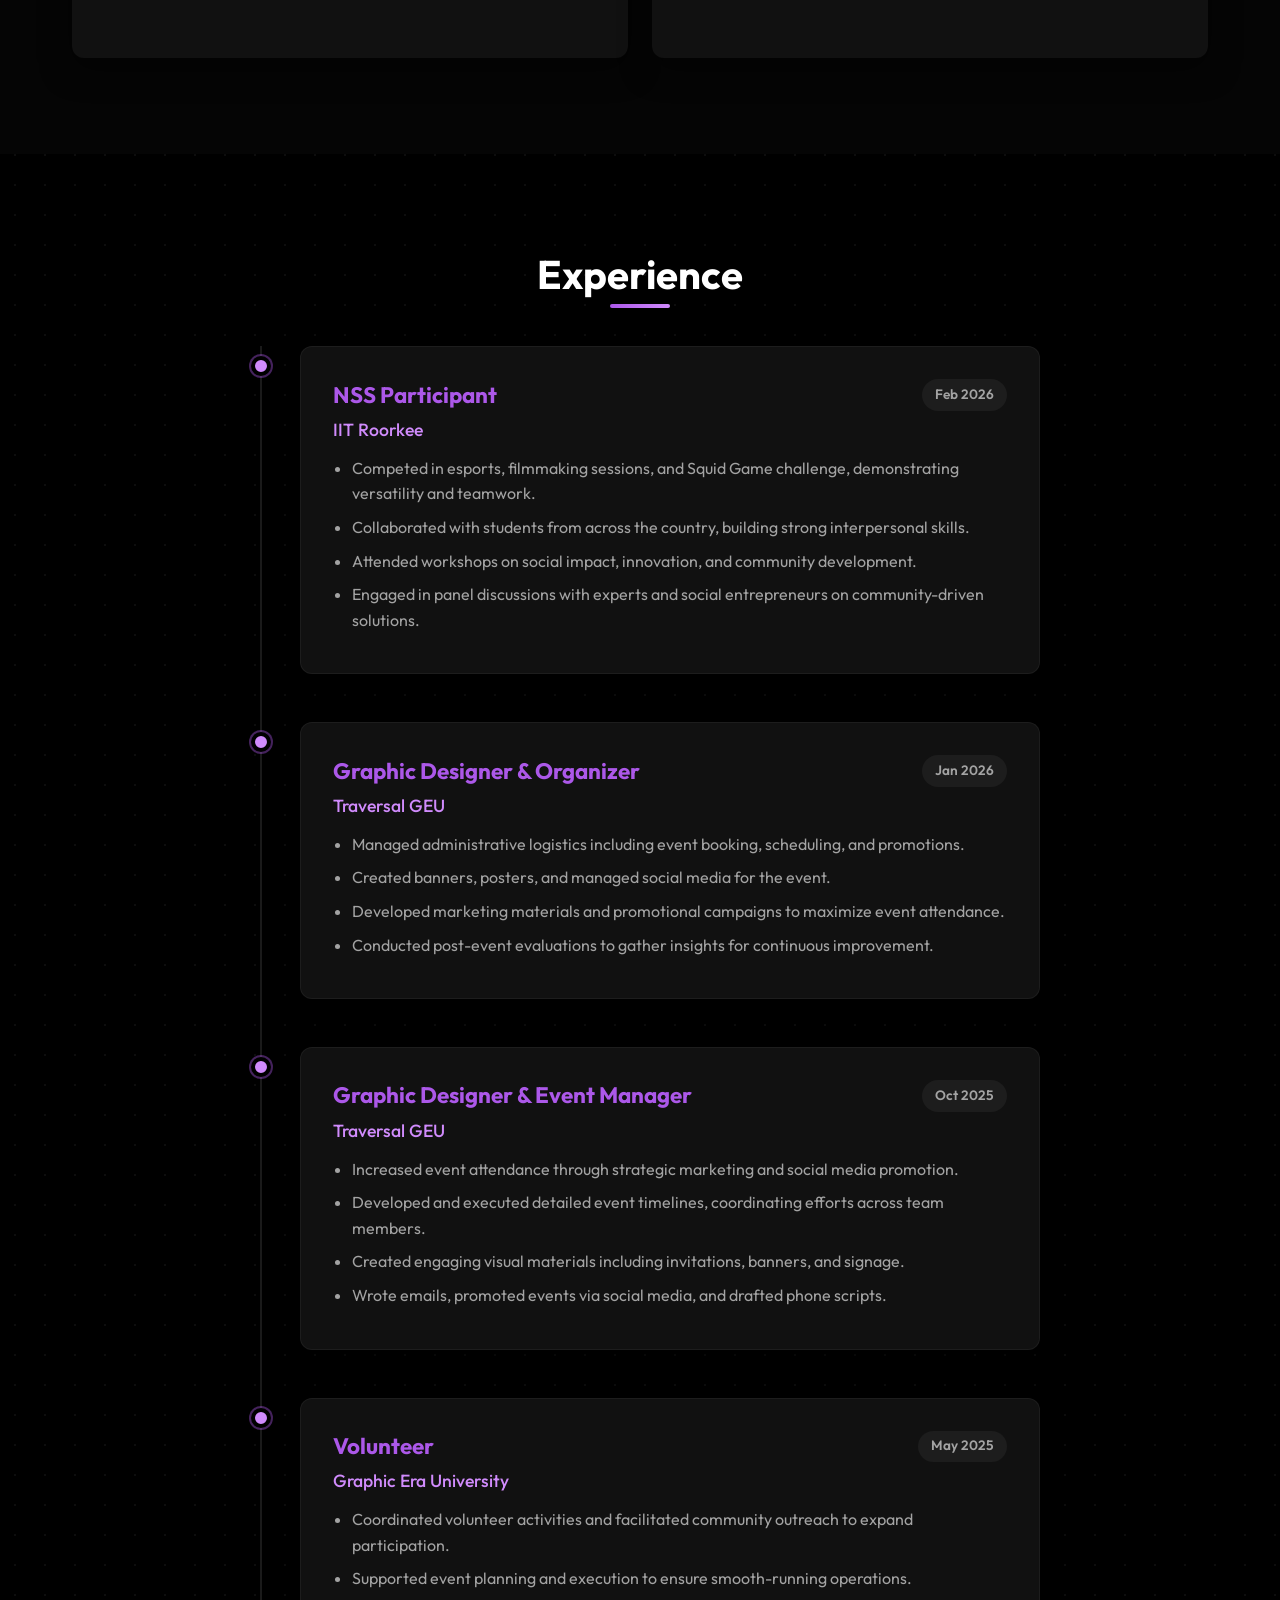
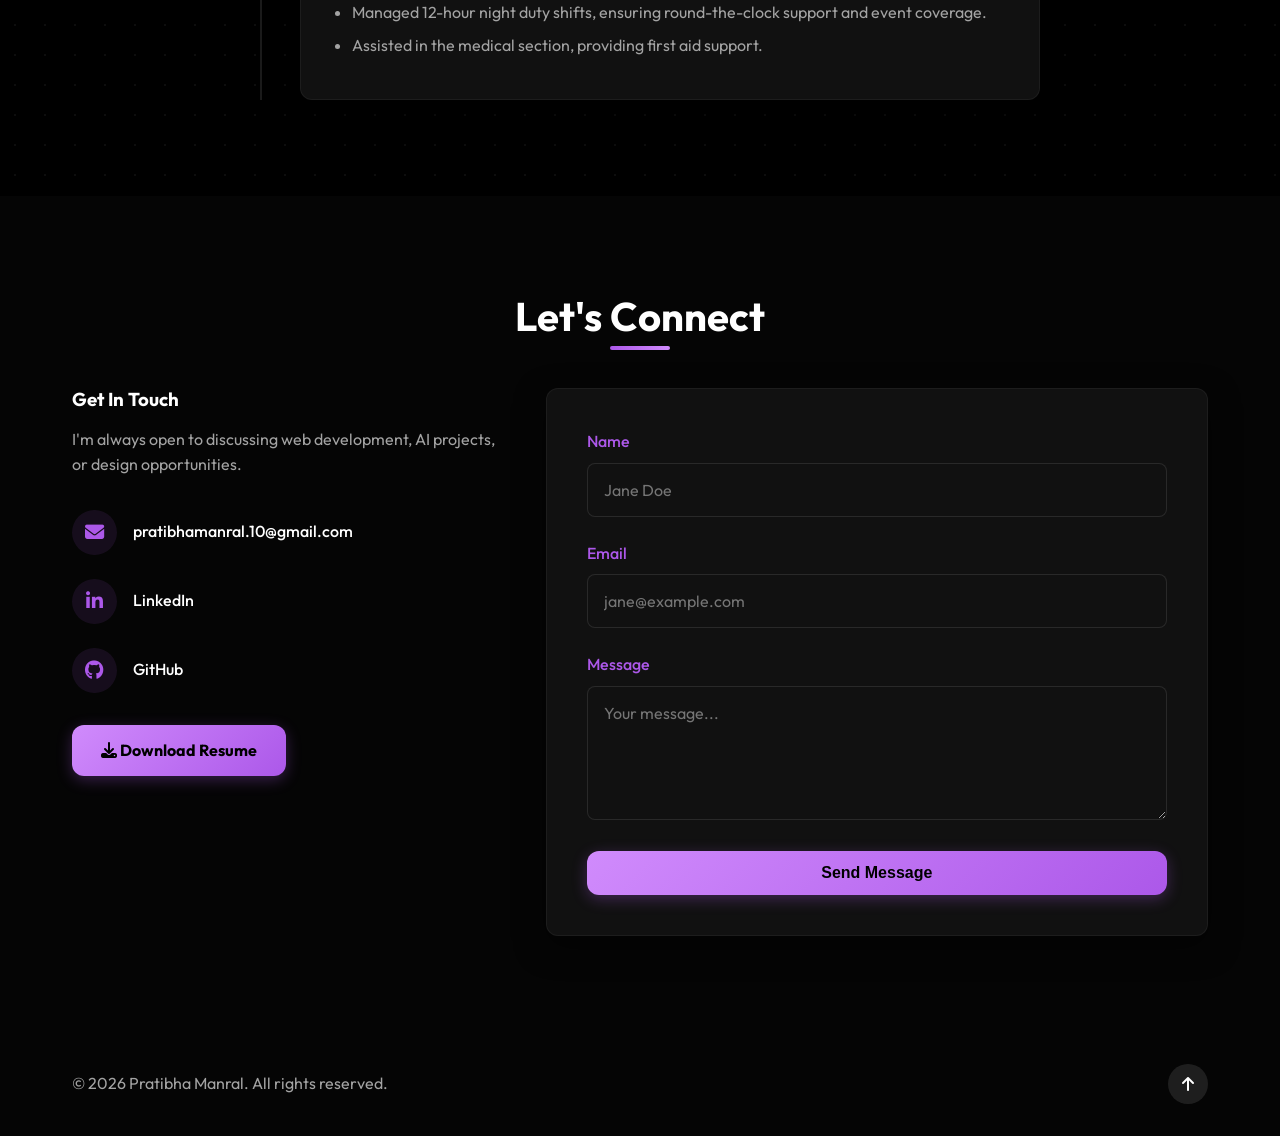
==== commit 565746ec: "Added PBL section with Expense Tracker and moved JamStream" ====
--- a/index.html
+++ b/index.html
@@ -26,6 +26,7 @@
             <li><a href="#projects-ai" class="nav-link">AI/ML</a></li>
             <li><a href="#research" class="nav-link">Research</a></li>
             <li><a href="#projects-web" class="nav-link">Web Dev</a></li>
+            <li><a href="#projects-pbl" class="nav-link">PBL</a></li>
             <li><a href="#design" class="nav-link">Design</a></li>
             <li><a href="#experience" class="nav-link">Experience</a></li>
             <li><a href="#contact" class="nav-link">Contact</a></li>
@@ -307,23 +308,6 @@
 
                     <div class="card project-card">
                         <div class="card-content">
-                            <h3 class="card-title">JamStream</h3>
-                            <p class="card-desc">Engineered a real-time peer-to-peer audio streaming web application
-                                allowing seamless host broadcasting and multi-listener synchronization using WebRTC.</p>
-                            <div class="tech-stack">
-                                <span>JavaScript</span><span>WebRTC</span><span>HTML5</span>
-                            </div>
-                            <div class="card-links">
-                                <a href="https://prai-10.github.io/jamstream/" target="_blank" class="link-btn"><i
-                                        class="fas fa-external-link-alt"></i> Live Demo</a>
-                                <a href="https://github.com/prai-10/jamstream" target="_blank" class="link-btn"><i
-                                        class="fab fa-github"></i> GitHub Repo</a>
-                            </div>
-                        </div>
-                    </div>
-
-                    <div class="card project-card">
-                        <div class="card-content">
                             <h3 class="card-title">Air-Canvas 3D Drawing</h3>
                             <p class="card-desc">Built a 3D interactive drawing experience utilizing WebGL and
                                 hand-tracking computer vision, allowing users to paint in 3D space using real-time
@@ -332,6 +316,8 @@
                                 <span>TypeScript</span><span>Three.js</span><span>WebGL</span>
                             </div>
                             <div class="card-links">
+                                <a href="https://prai-10.github.io/Air-Canvas/" target="_blank" class="link-btn"><i
+                                        class="fas fa-external-link-alt"></i> Live Demo</a>
                                 <a href="https://github.com/prai-10/Air-Canvas" target="_blank" class="link-btn"><i
                                         class="fab fa-github"></i> GitHub Repo</a>
                             </div>
@@ -340,6 +326,45 @@
                 </div>
                 <div class="center-btn-container">
                     <a href="#" class="btn btn-outline">View All Projects</a>
+                </div>
+            </div>
+        </section>
+
+        <!-- PBL Section -->
+        <section id="projects-pbl" class="projects-section fade-in-section">
+            <div class="container">
+                <h2 class="section-title">PBL Projects</h2>
+                <div class="grid cards-grid">
+                    <div class="card project-card">
+                        <div class="card-content">
+                            <h3 class="card-title">JamStream</h3>
+                            <p class="card-desc">Engineered a real-time peer-to-peer audio streaming web application
+                                allowing seamless host broadcasting and multi-listener synchronization using WebRTC.</p>
+                            <div class="tech-stack">
+                                <span>JavaScript</span><span>WebRTC</span><span>HTML5</span>
+                            </div>
+                            <div class="card-links">
+                                <a href="https://prai-10.github.io/JamStream/" target="_blank" class="link-btn"><i
+                                        class="fas fa-external-link-alt"></i> Live Demo</a>
+                                <a href="https://github.com/prai-10/jamstream" target="_blank" class="link-btn"><i
+                                        class="fab fa-github"></i> GitHub Repo</a>
+                            </div>
+                        </div>
+                    </div>
+
+                    <div class="card project-card">
+                        <div class="card-content">
+                            <h3 class="card-title">Expense Tracker (C Console App)</h3>
+                            <p class="card-desc">Collaborated on a foundational programming project: a lightweight, memory-efficient expense tracking application built entirely in C, featuring raw file handling and data structures.</p>
+                            <div class="tech-stack">
+                                <span>C Language</span><span>File I/O</span><span>Data Structures</span>
+                            </div>
+                            <div class="card-links">
+                                <a href="https://github.com/Lokey-dev/Expense-Tracker" target="_blank" class="link-btn"><i
+                                        class="fab fa-github"></i> GitHub Repo</a>
+                            </div>
+                        </div>
+                    </div>
                 </div>
             </div>
         </section>
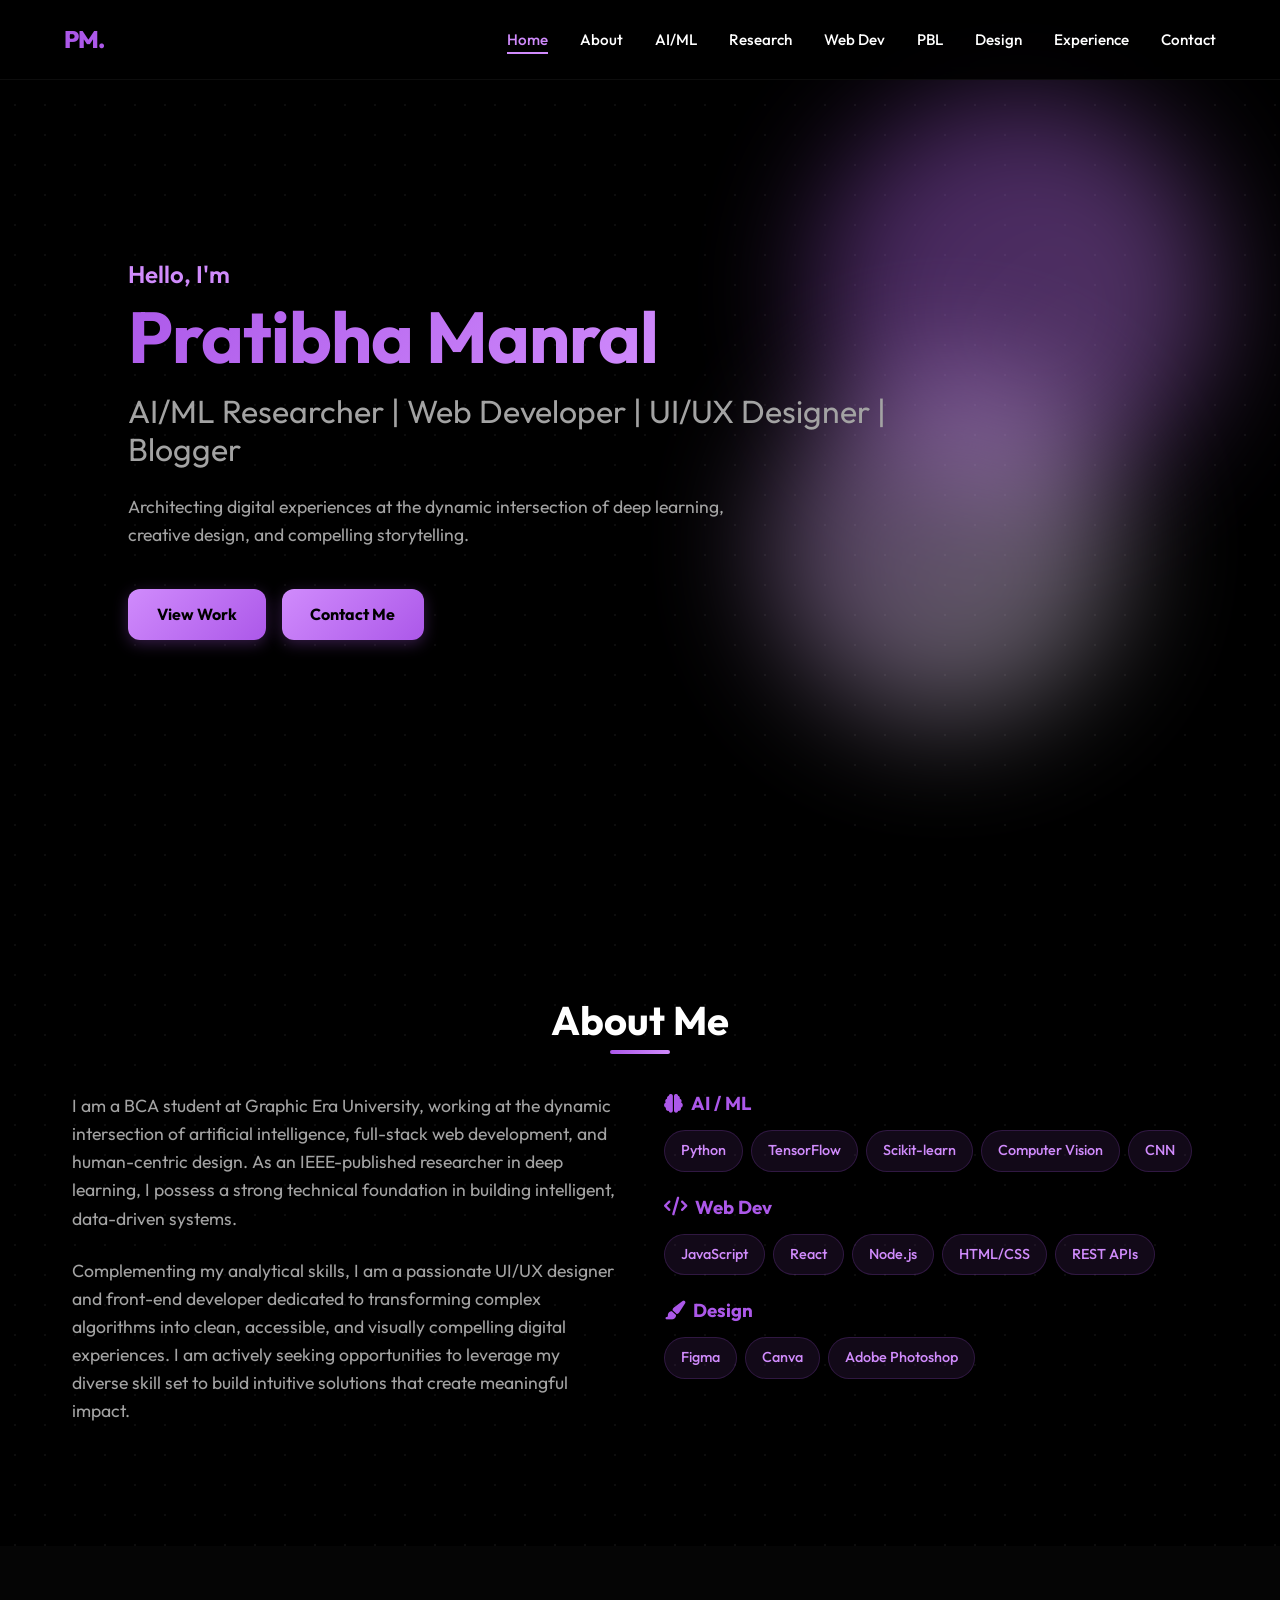
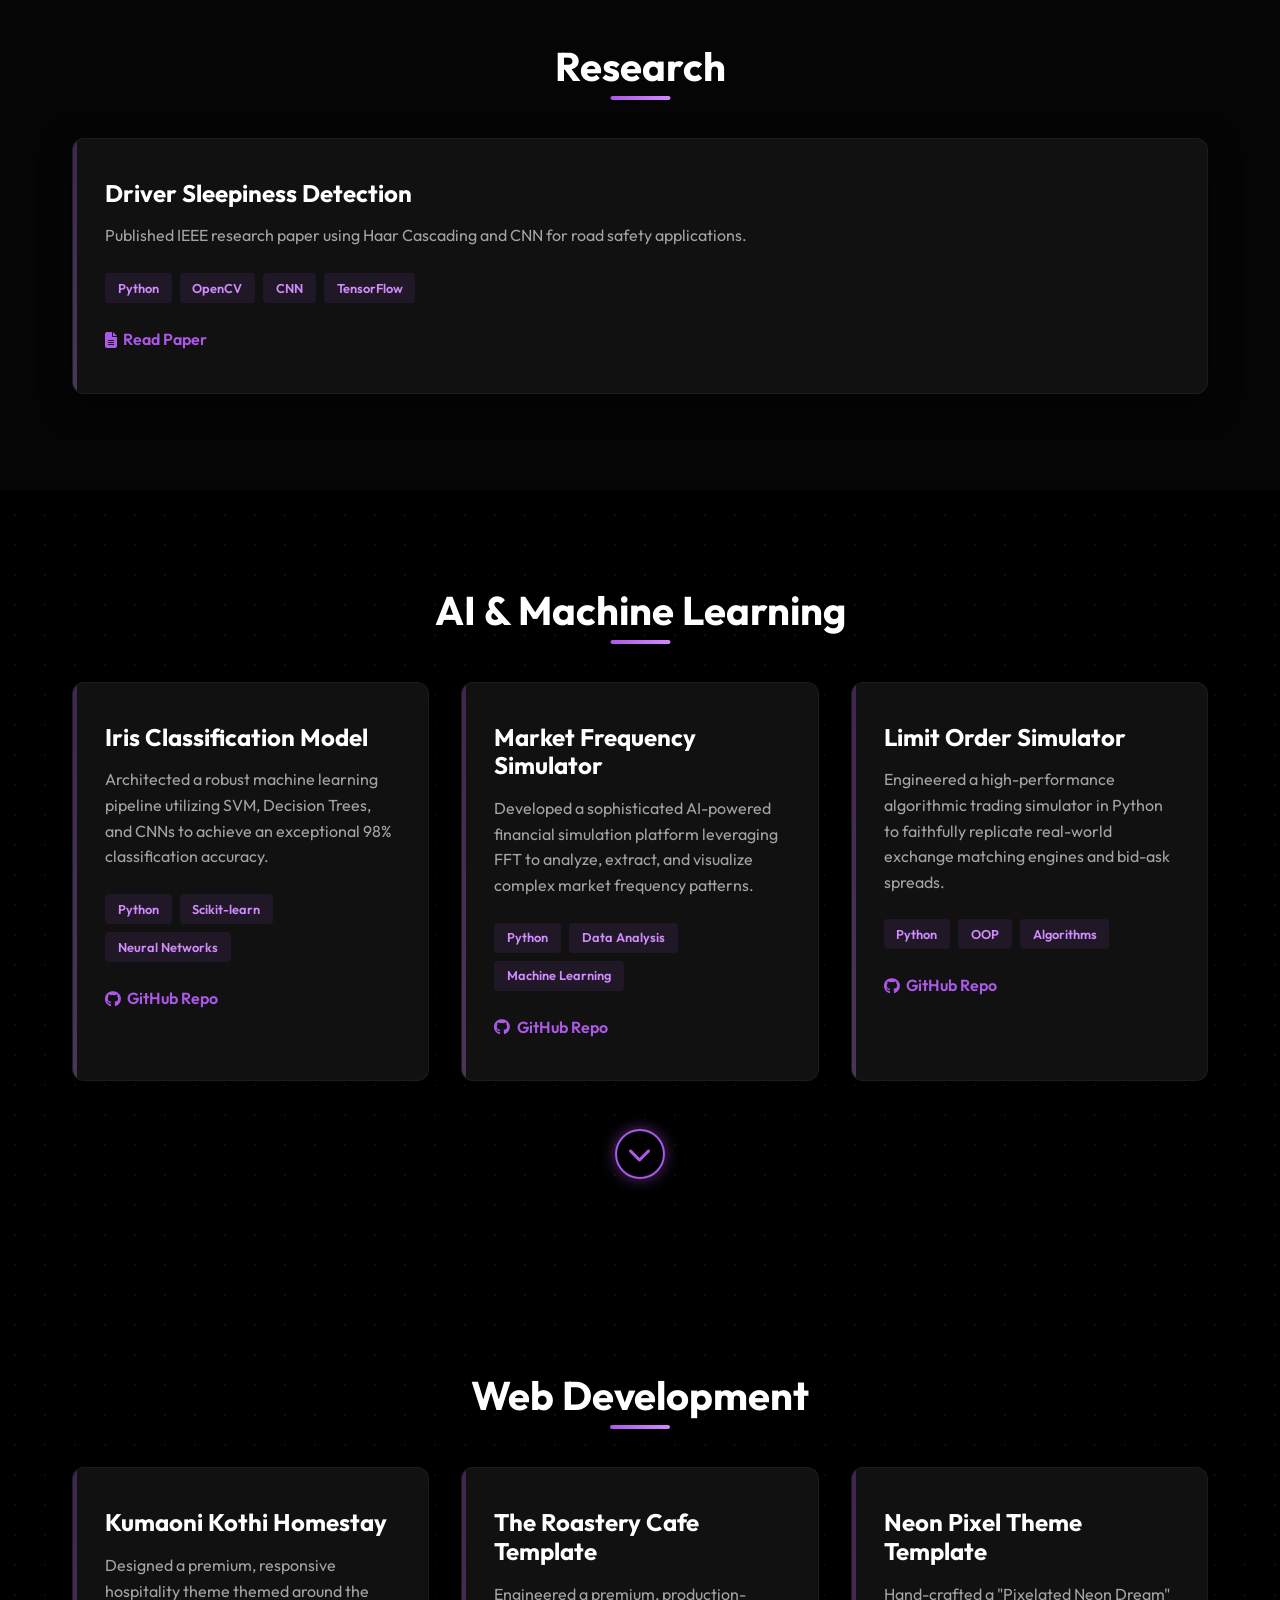
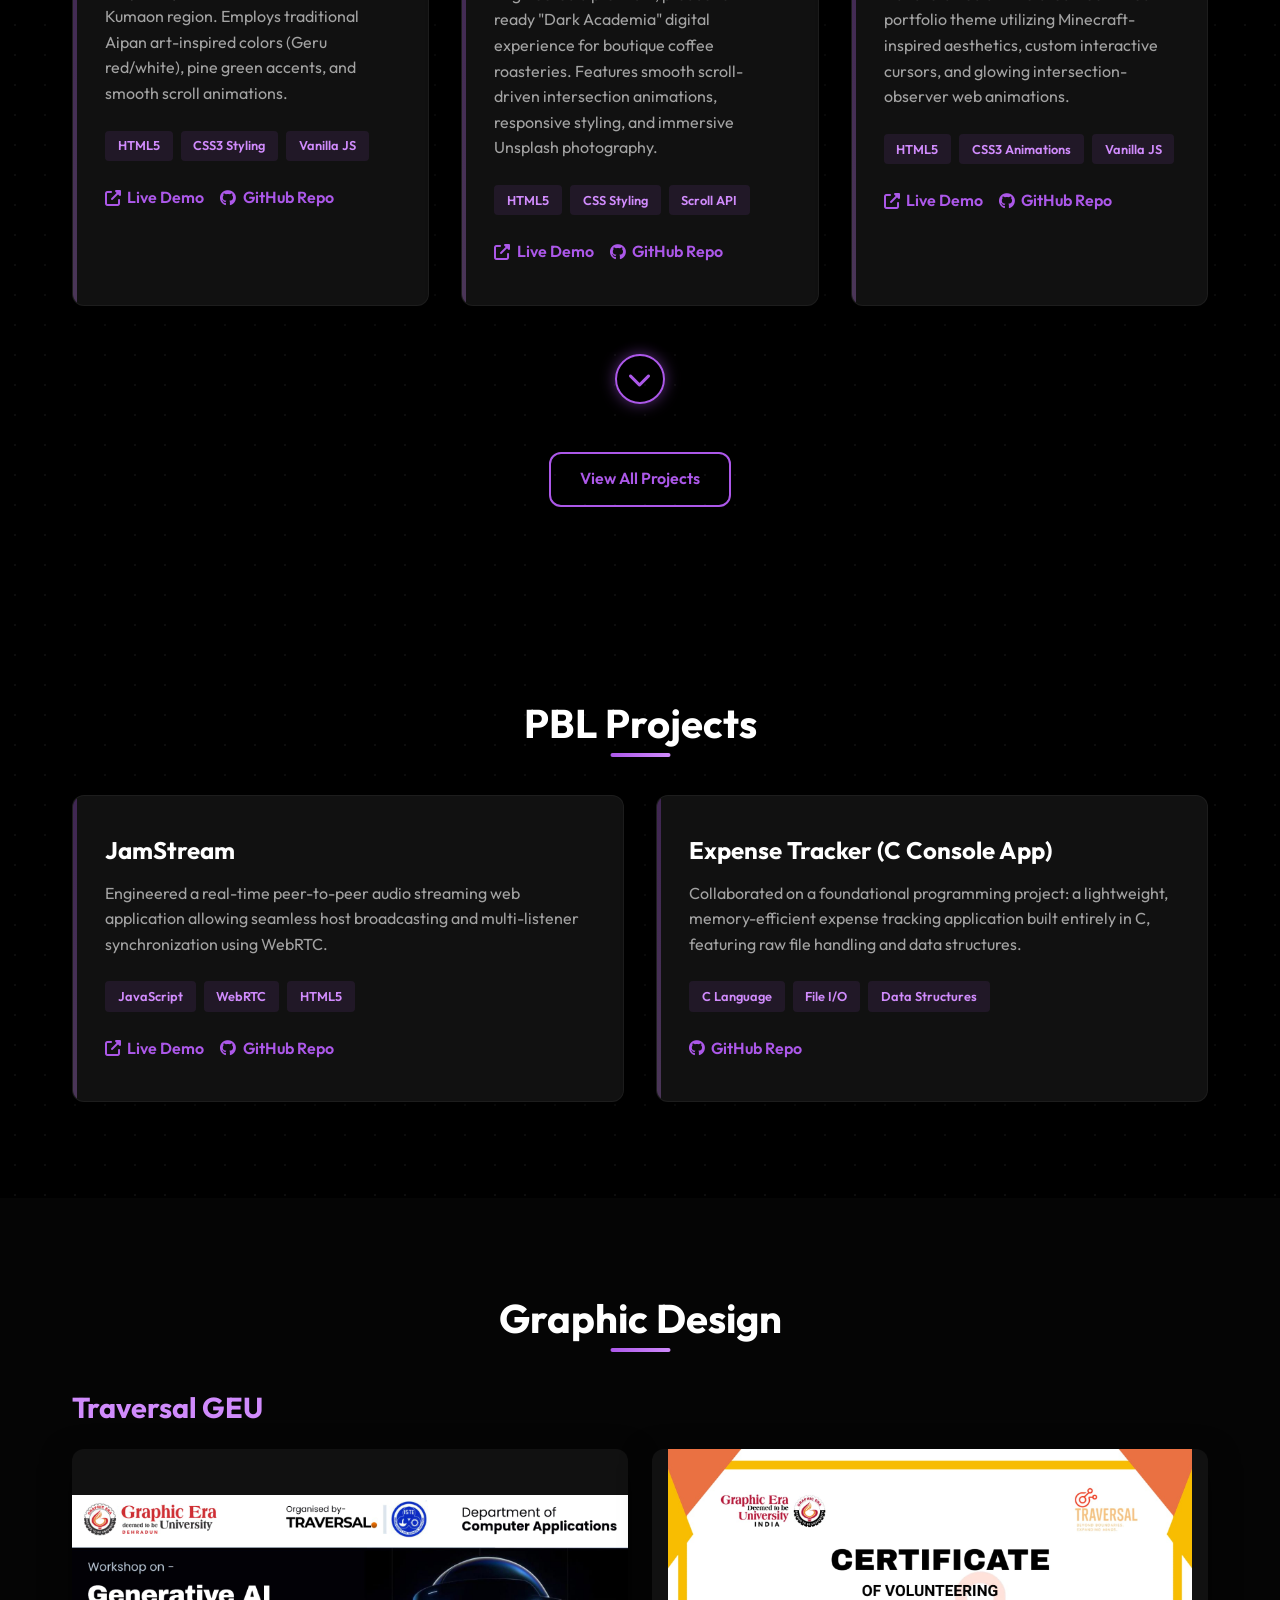
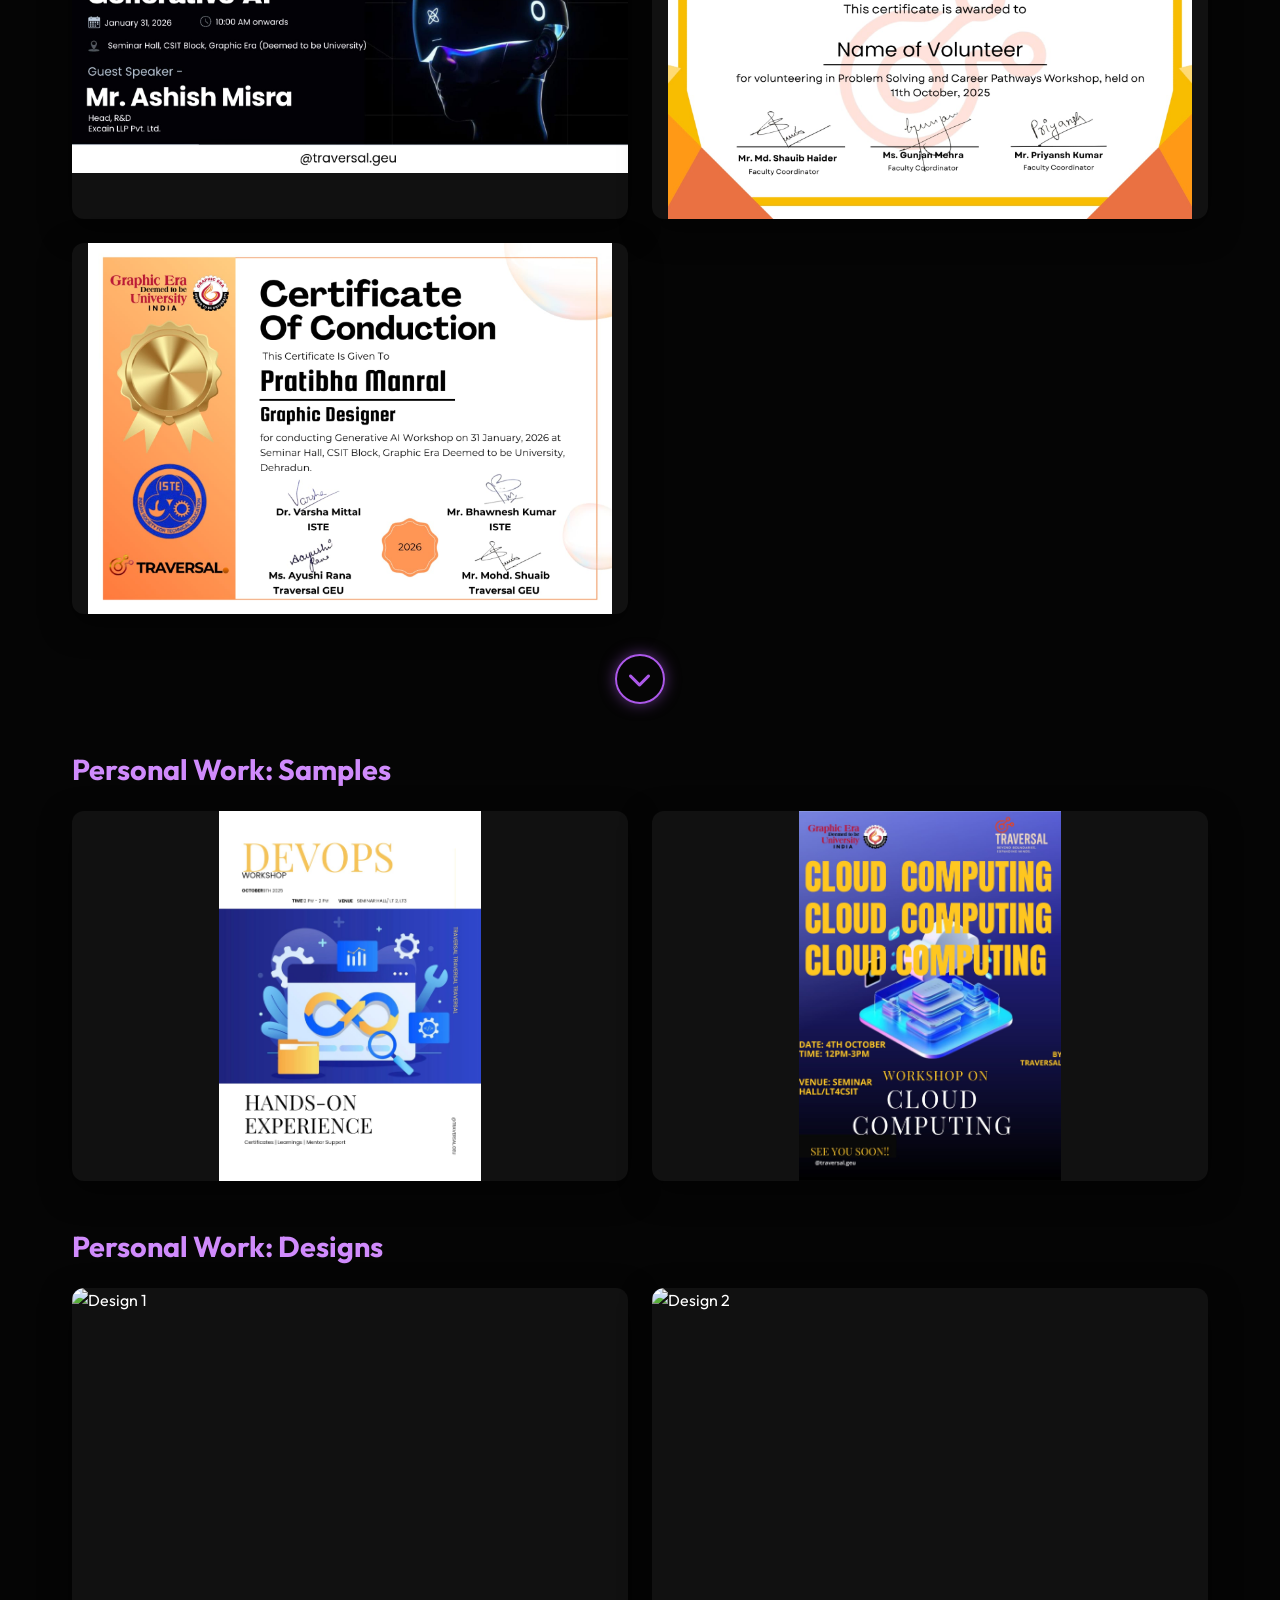
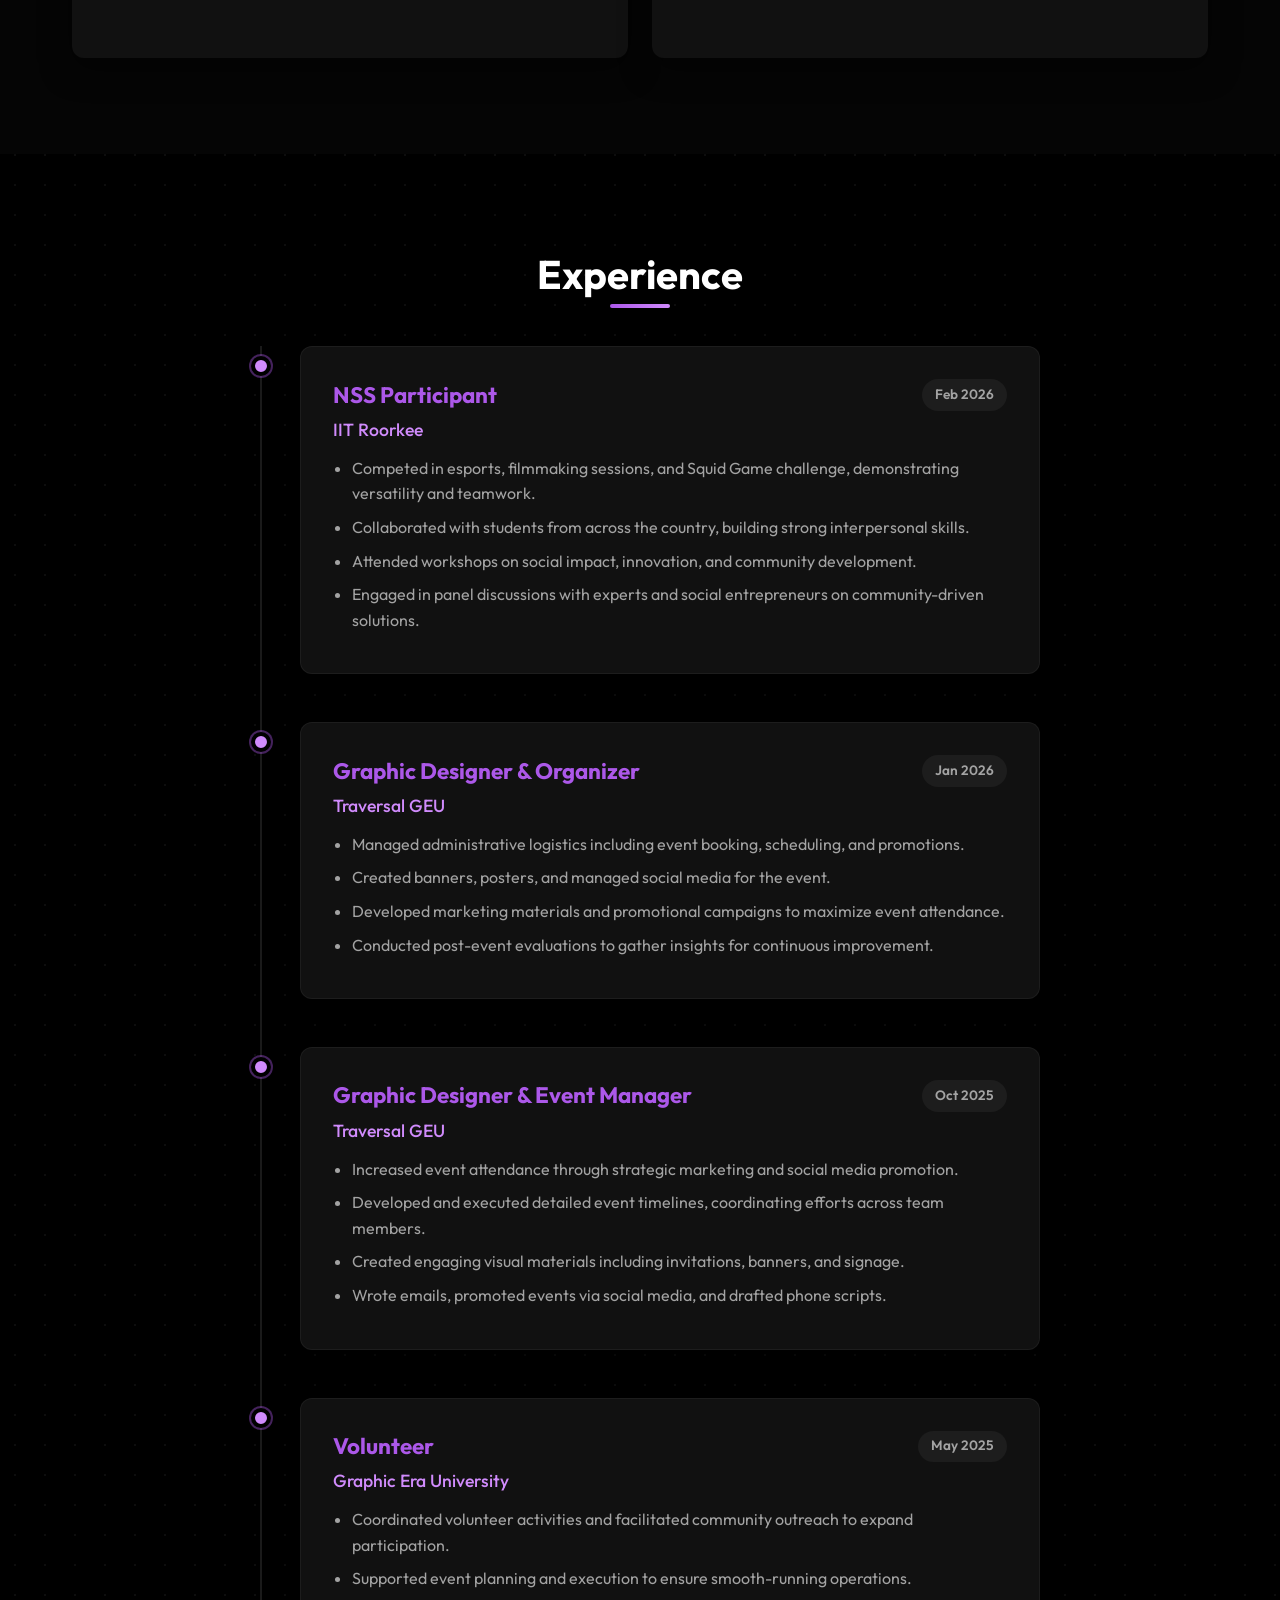
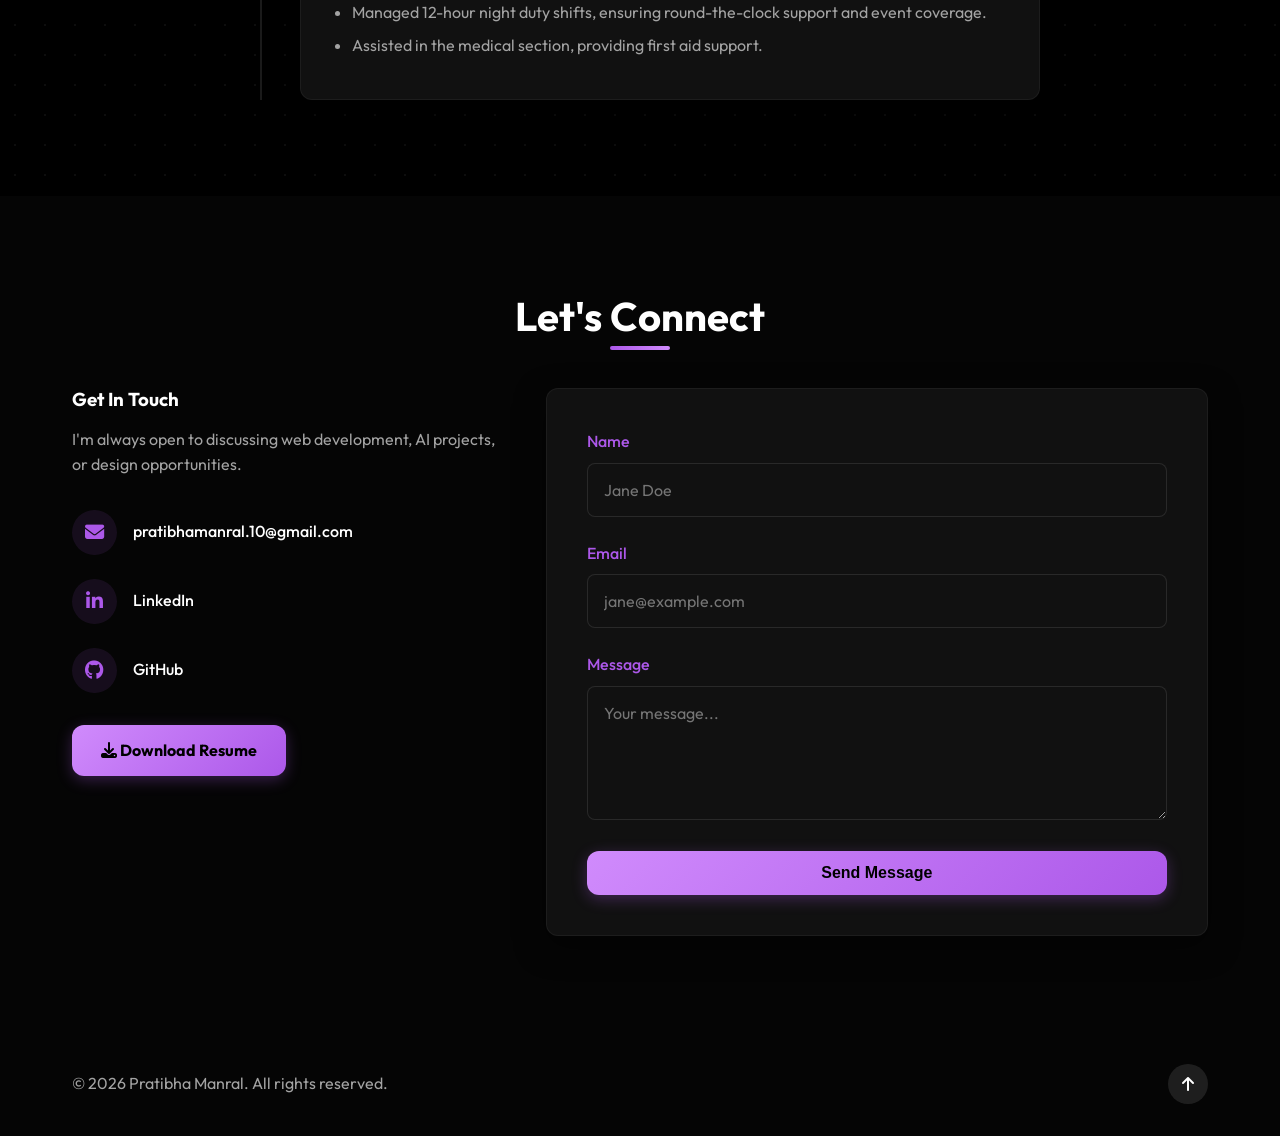
==== commit 97c50549: "Updated Kumaoni Kothi Homestay" ====
--- a/index.html
+++ b/index.html
@@ -219,6 +219,22 @@
                 <div class="grid cards-grid">
                     <div class="card project-card">
                         <div class="card-content">
+                            <h3 class="card-title">Kumaoni Kothi Homestay</h3>
+                            <p class="card-desc">Designed a premium, responsive hospitality theme themed around the Kumaon region. Employs traditional Aipan art-inspired colors (Geru red/white), pine green accents, and smooth scroll animations.</p>
+                            <div class="tech-stack">
+                                <span>HTML5</span><span>CSS3 Styling</span><span>Vanilla JS</span>
+                            </div>
+                            <div class="card-links">
+                                <a href="https://prai-10.github.io/Kumaoni-Kothi/" target="_blank" class="link-btn"><i
+                                        class="fas fa-external-link-alt"></i> Live Demo</a>
+                                <a href="https://github.com/prai-10/Kumaoni-Kothi" target="_blank" class="link-btn"><i
+                                        class="fab fa-github"></i> GitHub Repo</a>
+                            </div>
+                        </div>
+                    </div>
+
+                    <div class="card project-card">
+                        <div class="card-content">
                             <h3 class="card-title">The Roastery Cafe Template</h3>
                             <p class="card-desc">Engineered a premium, production-ready "Dark Academia" digital
                                 experience for boutique coffee roasteries. Features smooth scroll-driven intersection
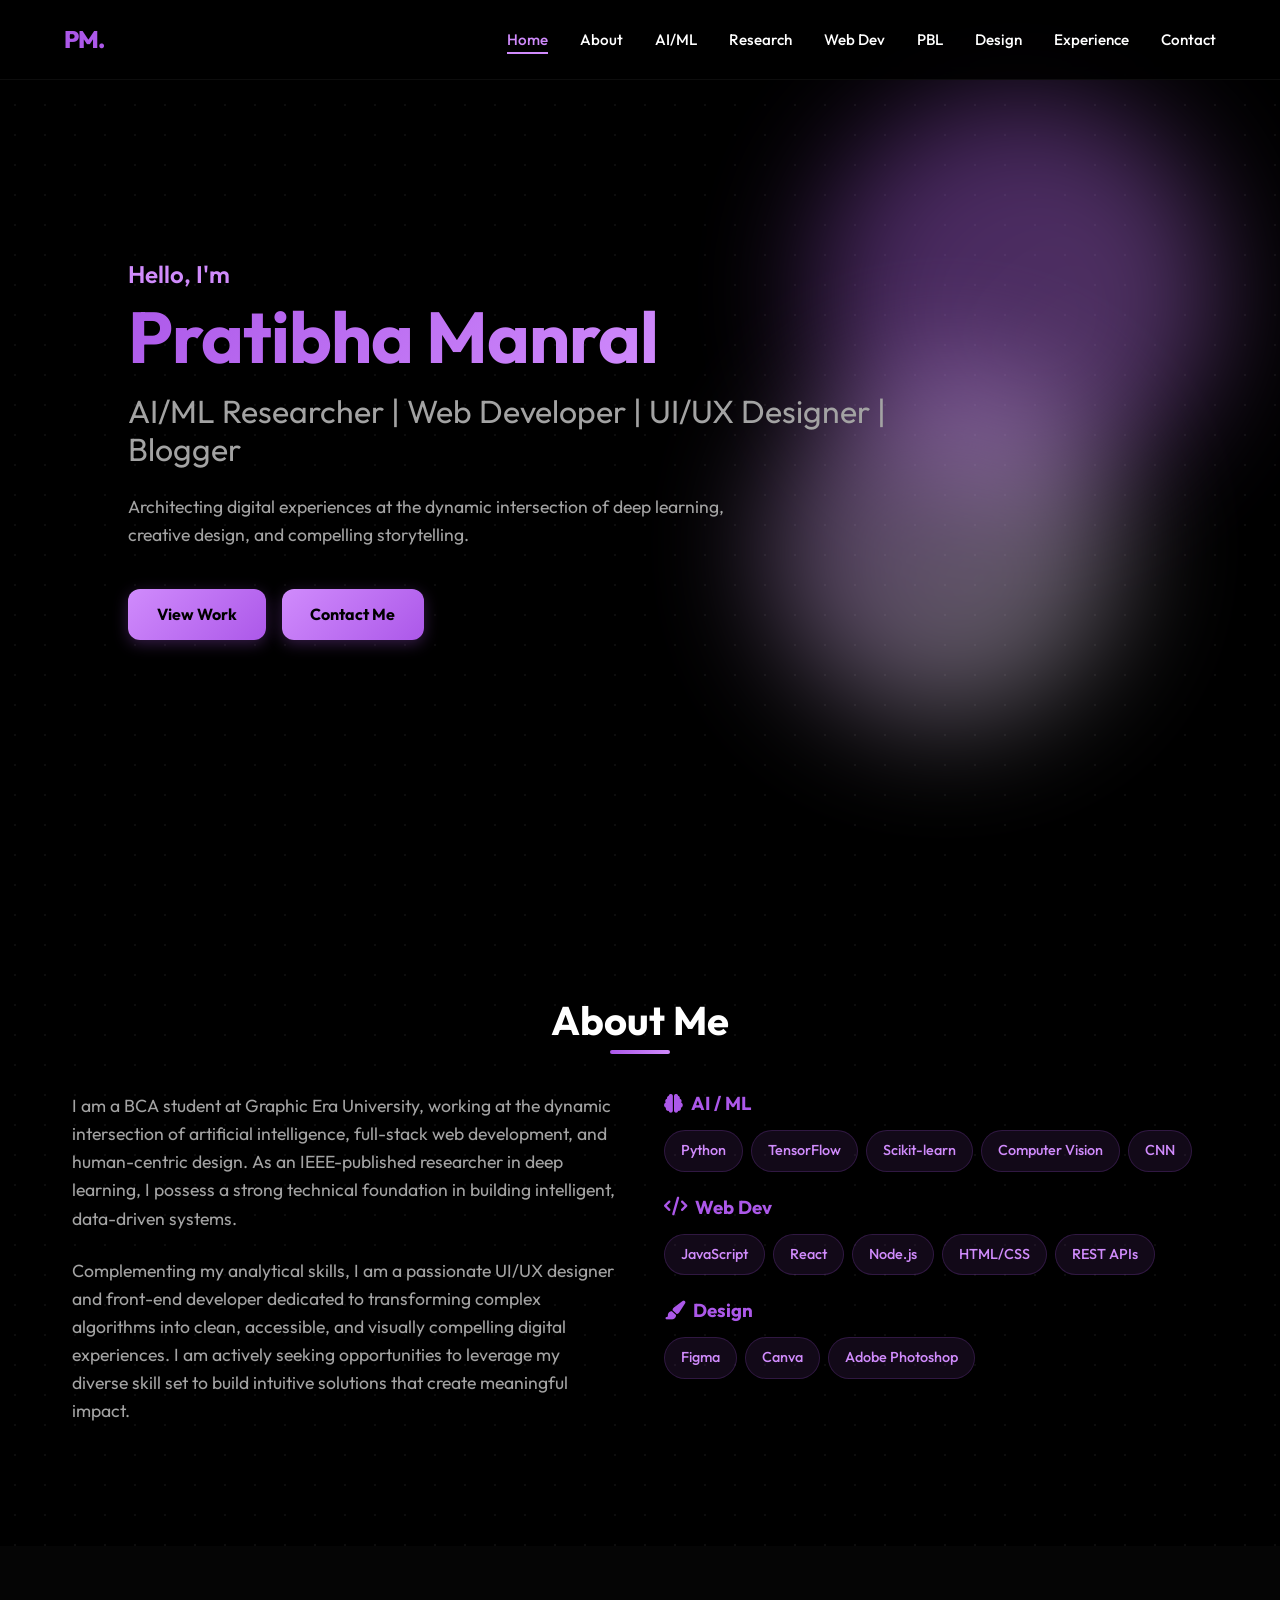
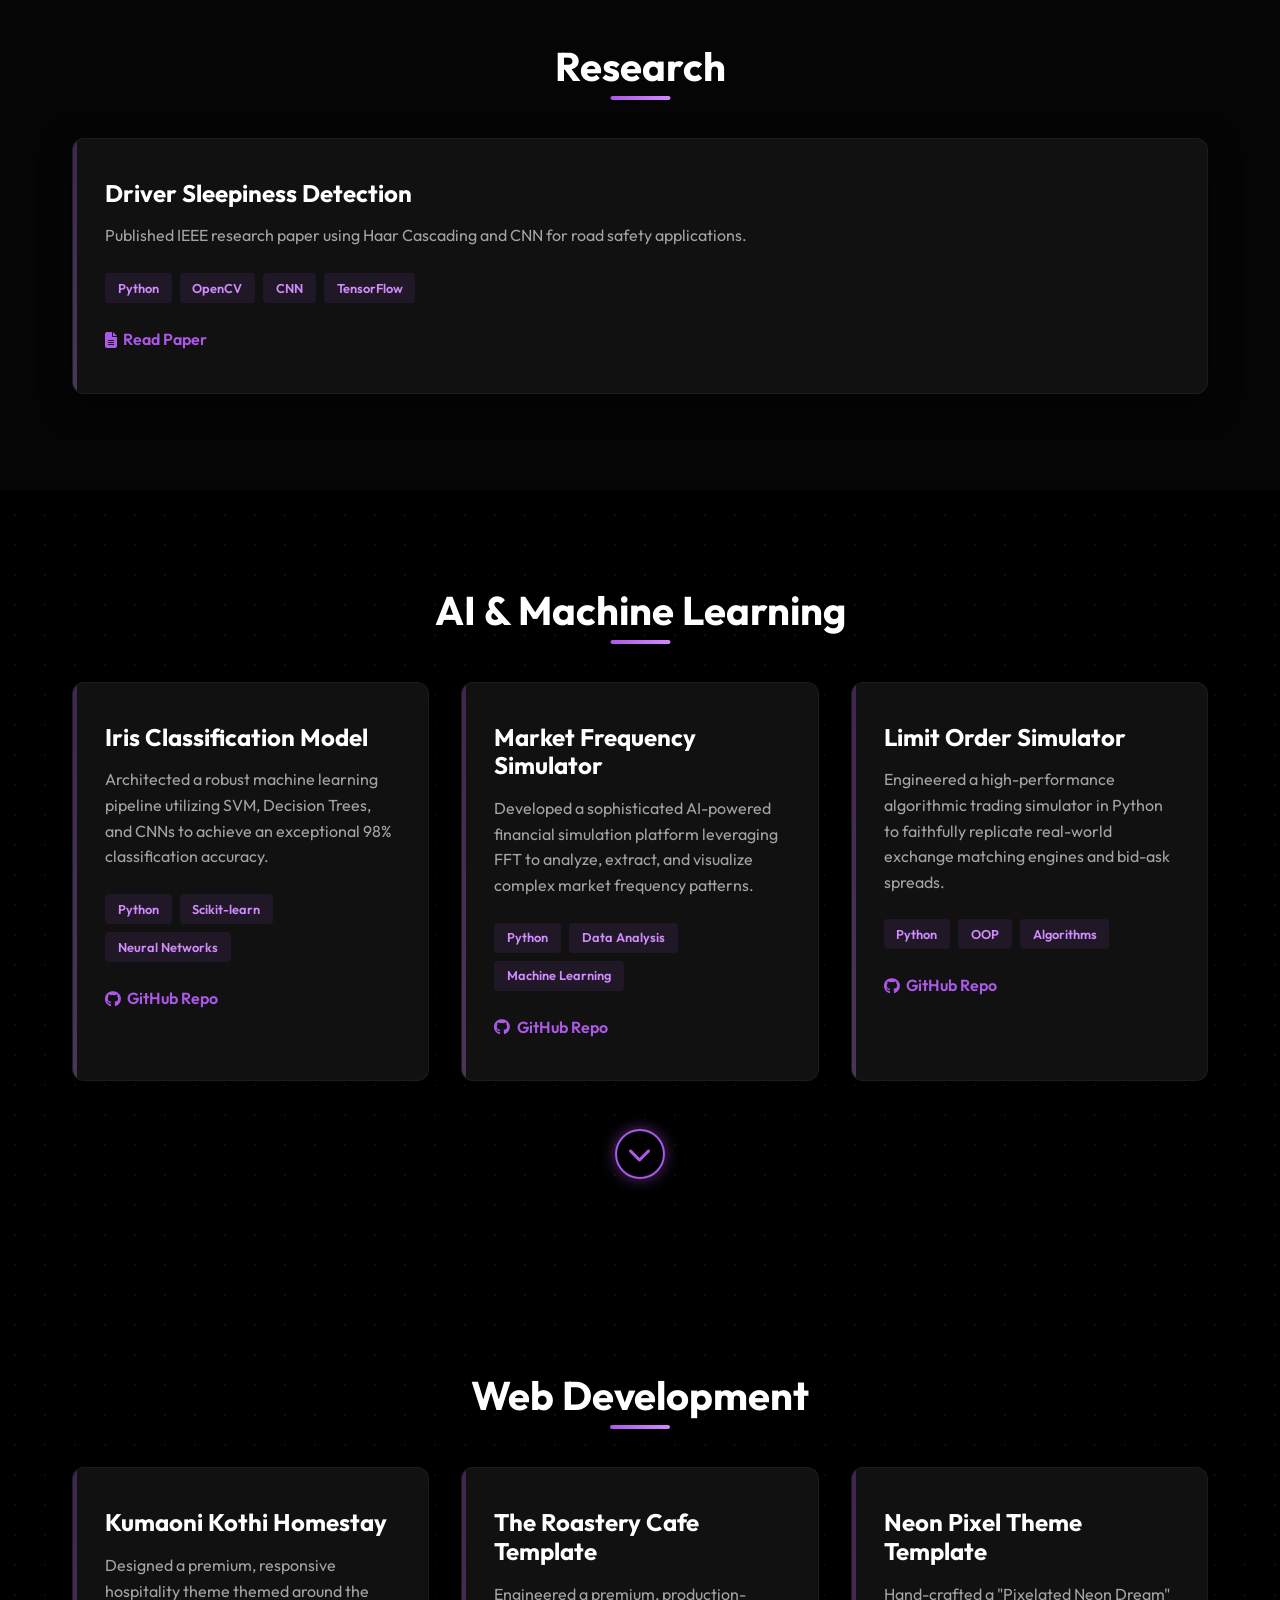
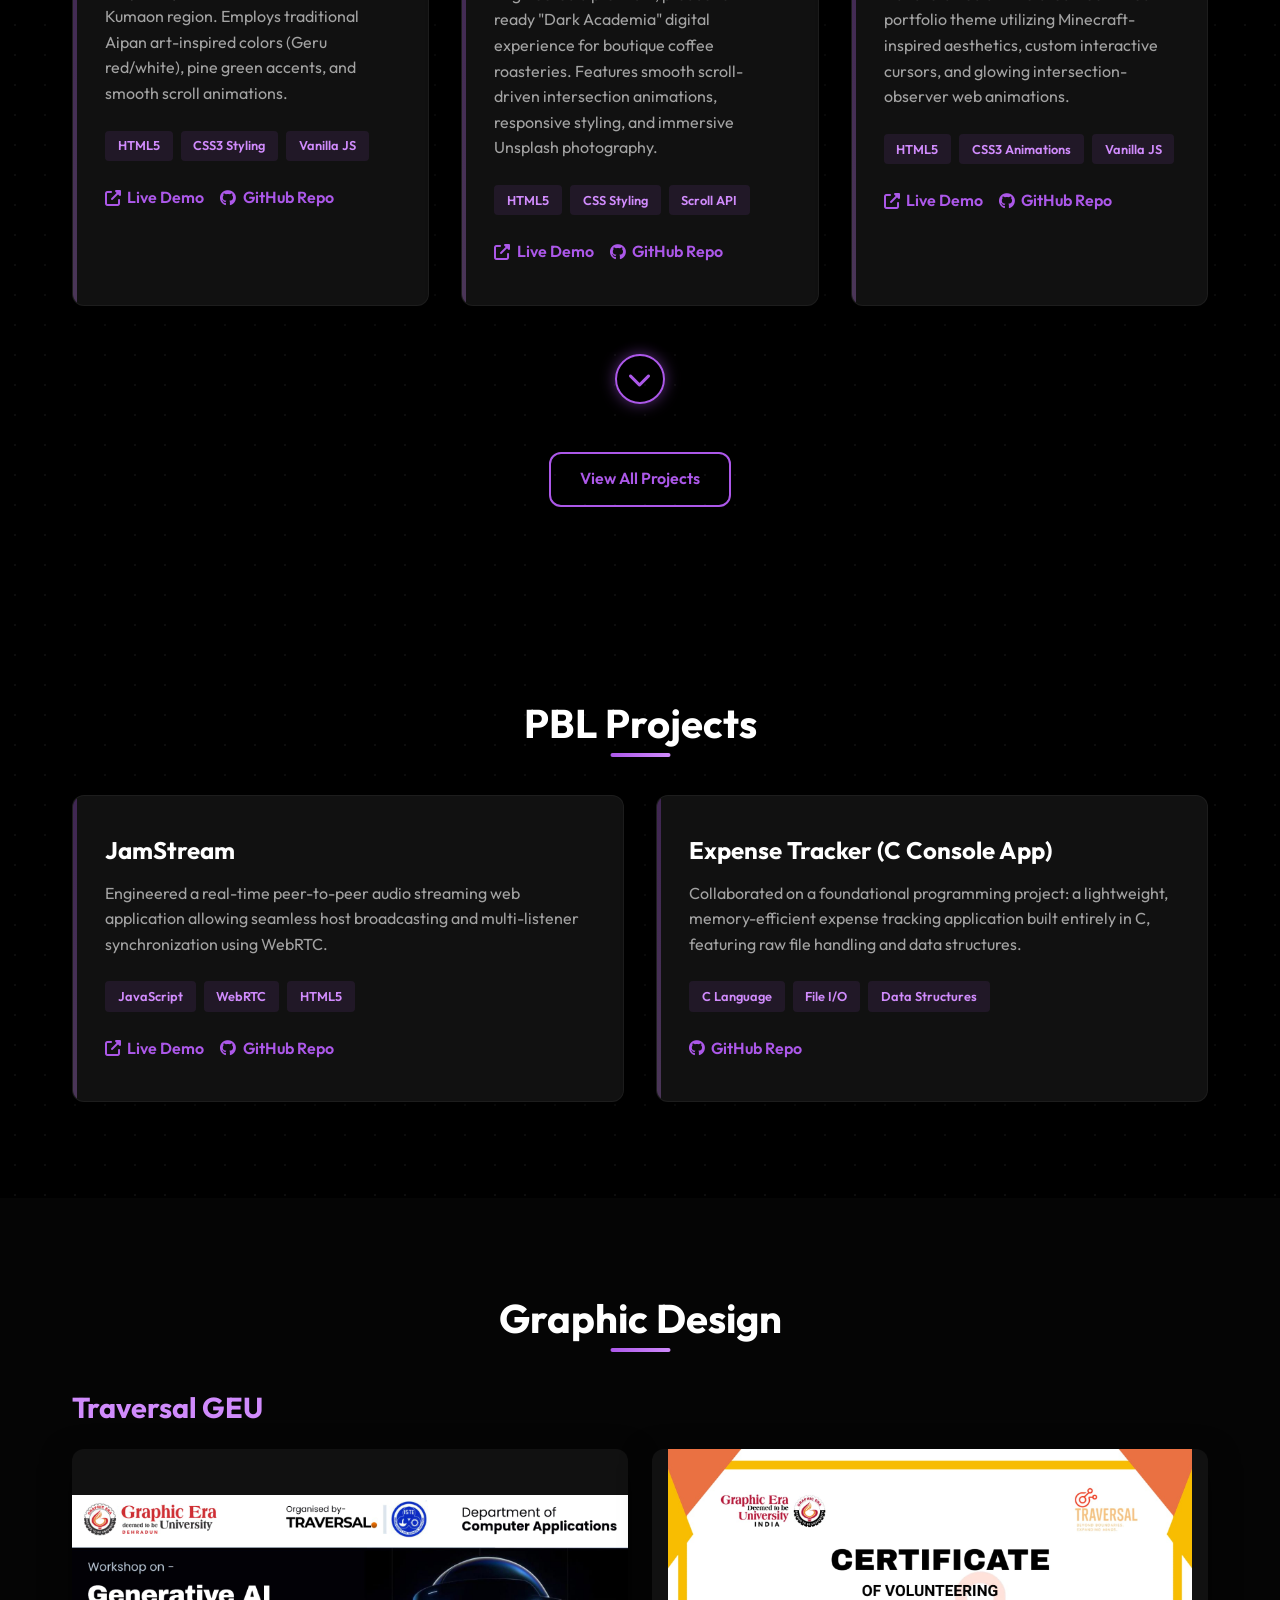
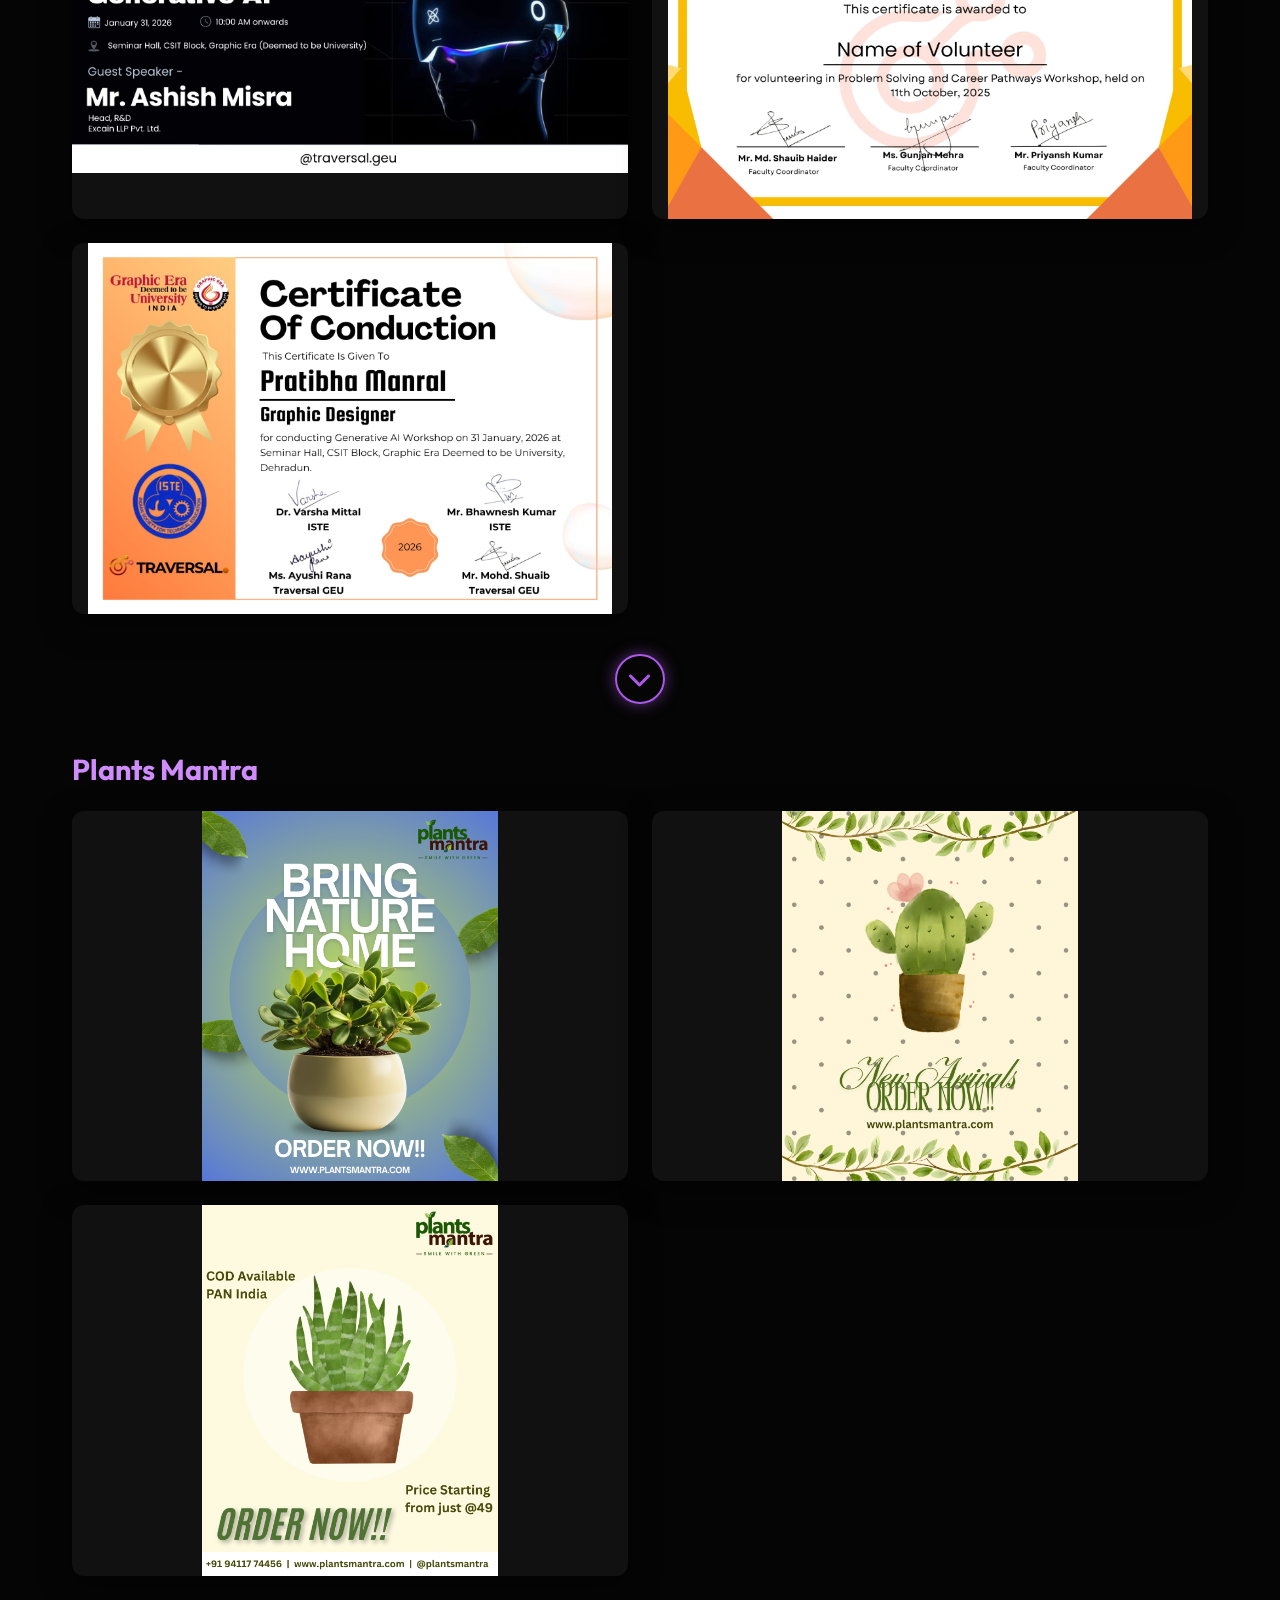
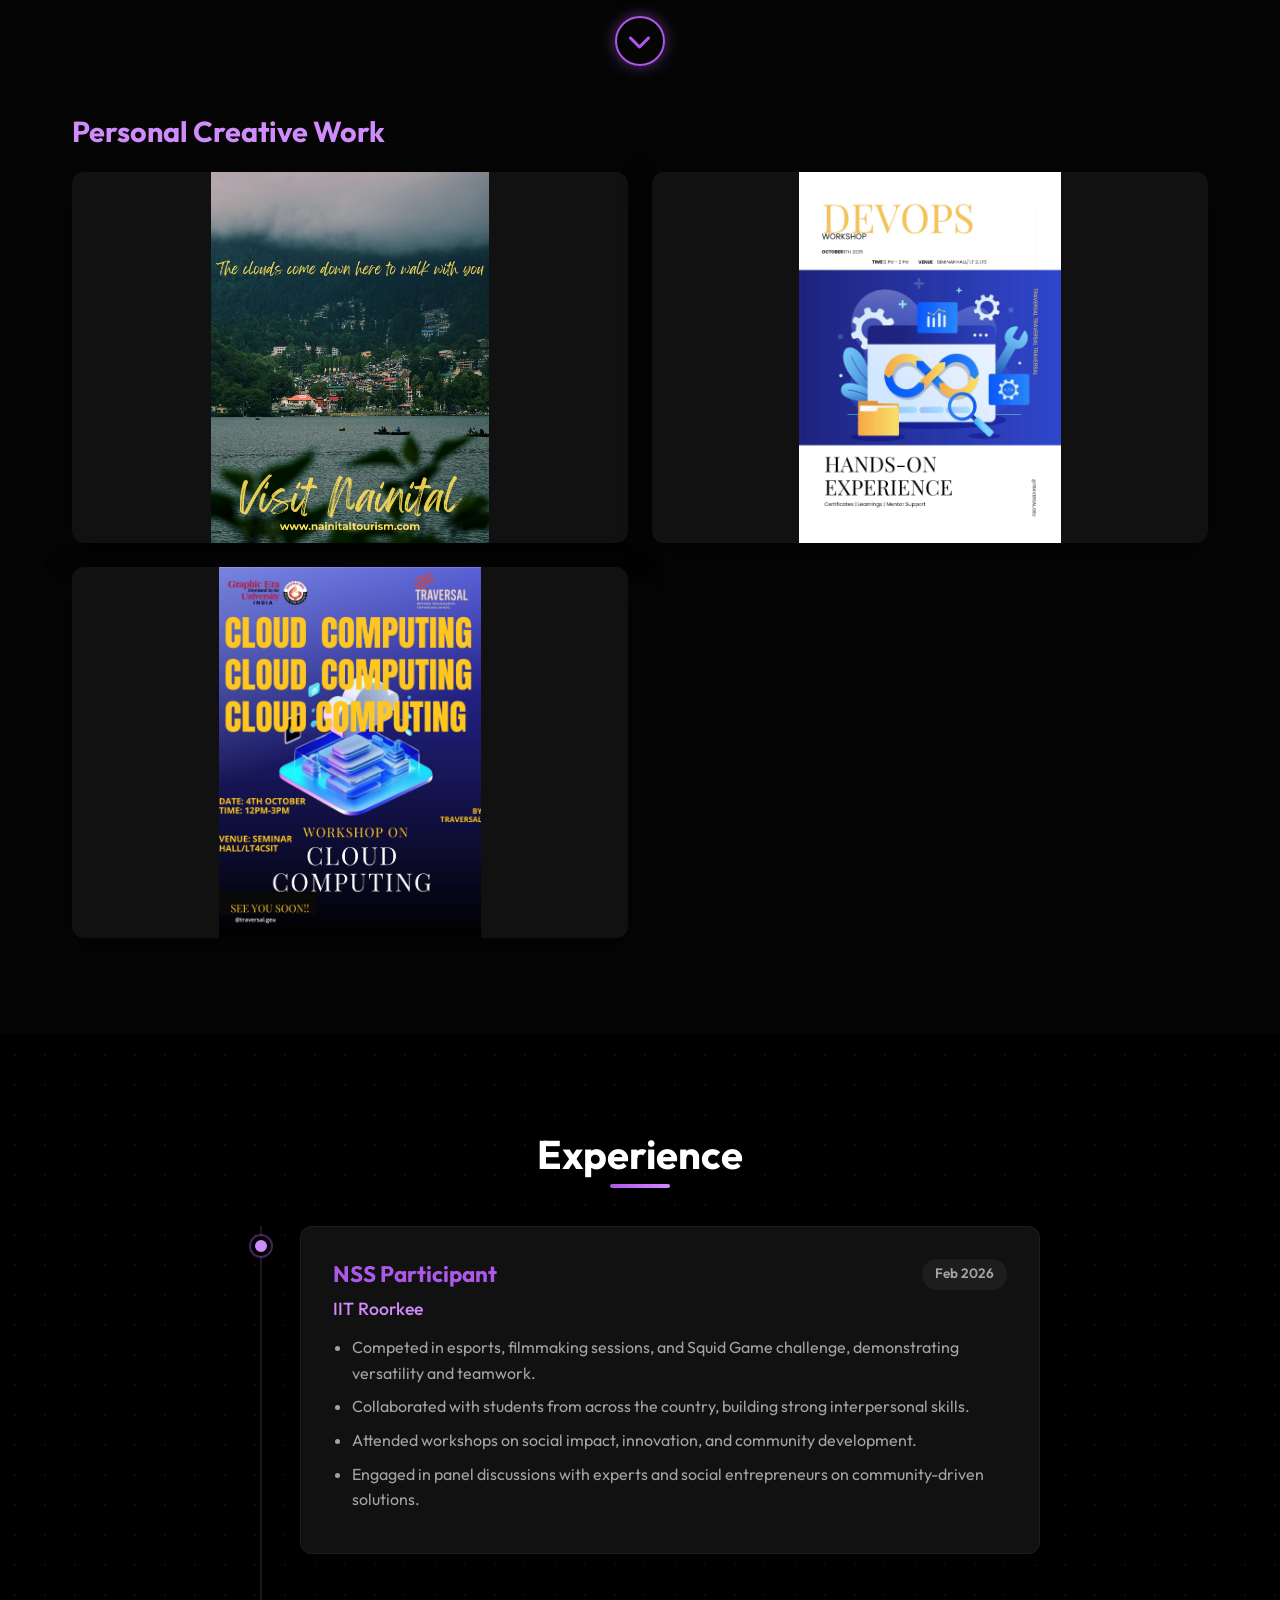
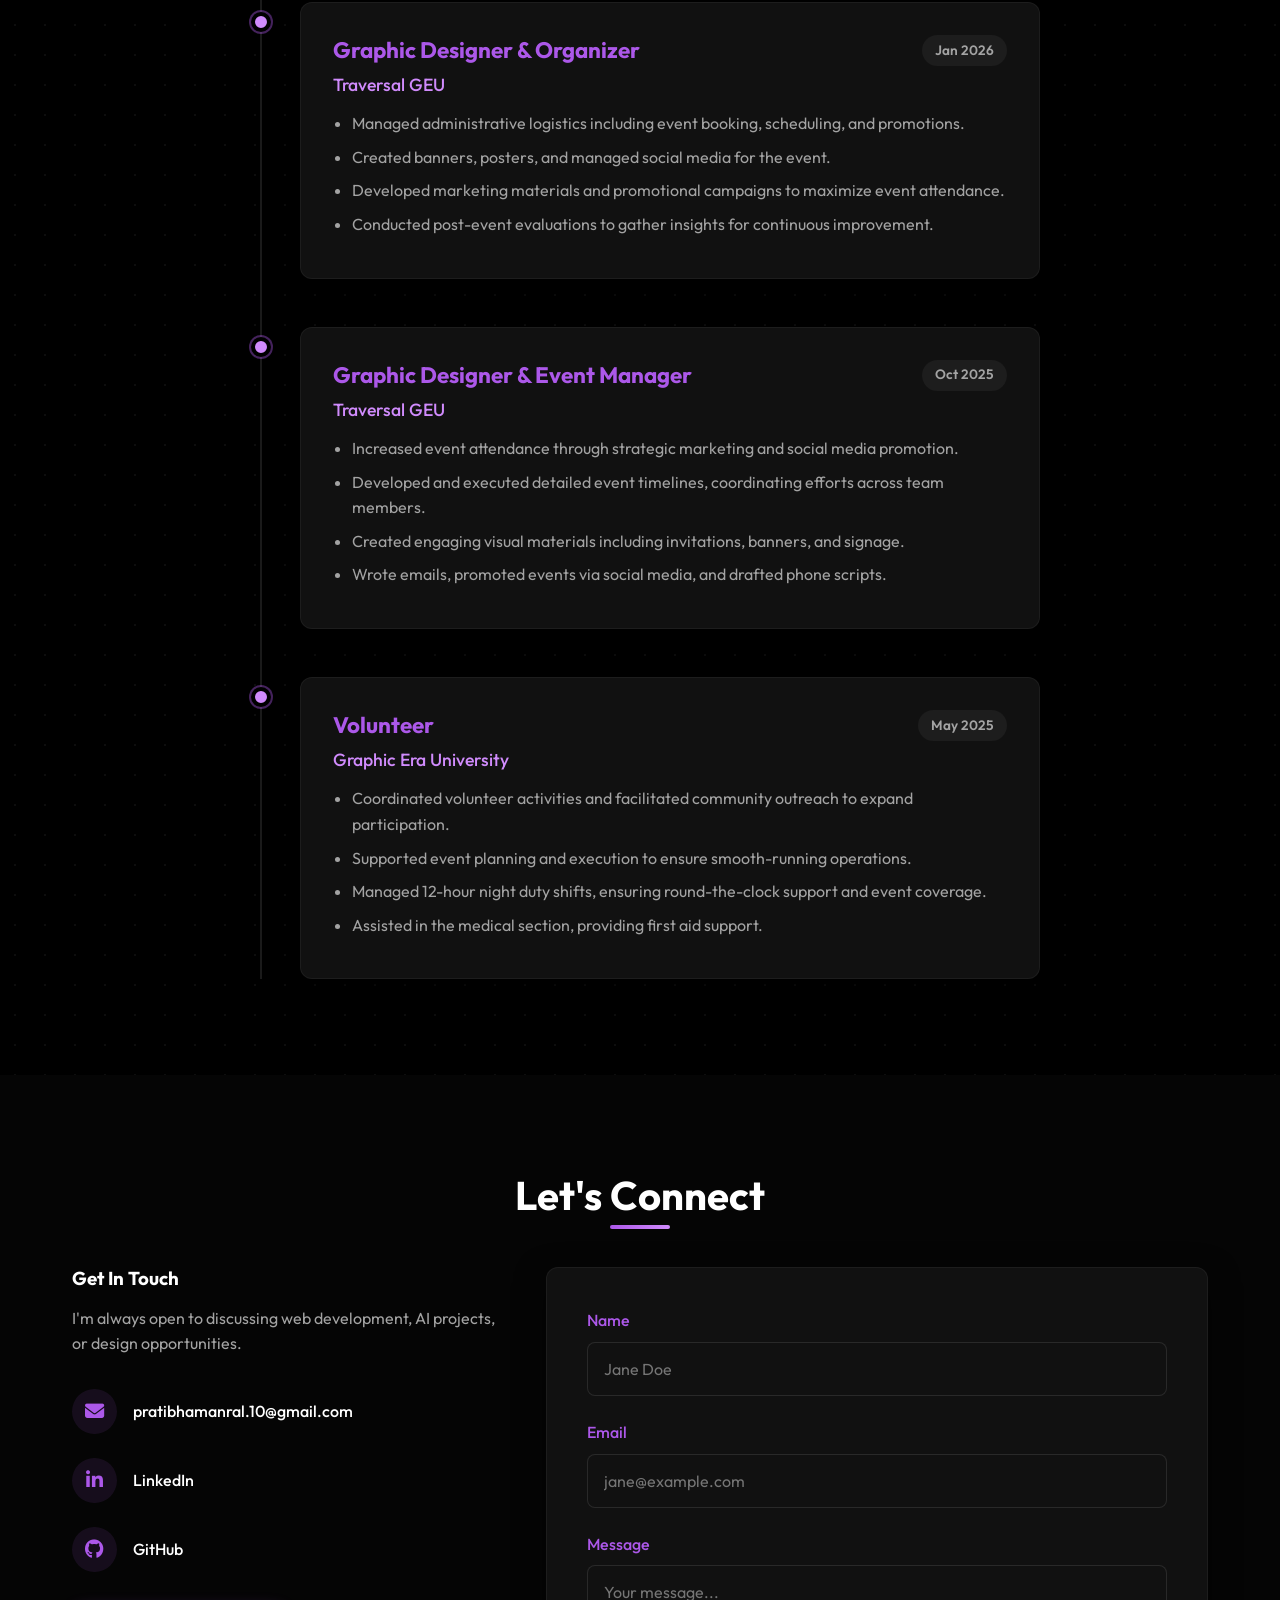
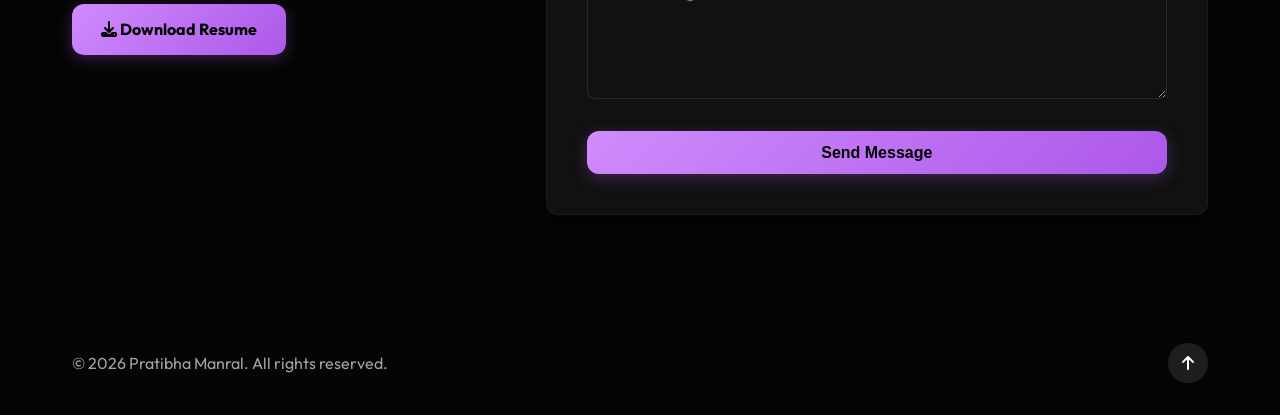
==== commit e9247e2b: "Reorganized Design section and added more" ====
--- a/index.html
+++ b/index.html
@@ -393,7 +393,7 @@
                 <h3 class="subsection-title">Traversal GEU</h3>
                 <div class="design-grid mb-5">
                     <div class="design-item">
-                        <img src="graphic%20designs/banner%202026.jpeg" alt="Traversal GEU Banner 2026"
+                        <img src="Graphic%20Design%20-%20Traversal%20GEU/banner%202026.jpeg" alt="Traversal GEU Banner 2026"
                             class="design-img">
                         <div class="design-overlay">
                             <h4>Banner 2026</h4>
@@ -401,7 +401,7 @@
                         </div>
                     </div>
                     <div class="design-item">
-                        <img src="graphic%20designs/certifacte%202025.jpeg" alt="Traversal GEU Certificate 2025"
+                        <img src="Graphic%20Design%20-%20Traversal%20GEU/certifacte%202025.jpeg" alt="Traversal GEU Certificate 2025"
                             class="design-img">
                         <div class="design-overlay">
                             <h4>Certificate 2025</h4>
@@ -409,7 +409,7 @@
                         </div>
                     </div>
                     <div class="design-item">
-                        <img src="graphic%20designs/certificate%202026.jpeg" alt="Traversal GEU Certificate 2026"
+                        <img src="Graphic%20Design%20-%20Traversal%20GEU/certificate%202026.jpeg" alt="Traversal GEU Certificate 2026"
                             class="design-img">
                         <div class="design-overlay">
                             <h4>Certificate 2026</h4>
@@ -417,7 +417,7 @@
                         </div>
                     </div>
                     <div class="design-item">
-                        <img src="graphic%20designs/certificate.jpeg" alt="Traversal GEU Certificate"
+                        <img src="Graphic%20Design%20-%20Traversal%20GEU/certificate.jpeg" alt="Traversal GEU Certificate"
                             class="design-img">
                         <div class="design-overlay">
                             <h4>Certificate</h4>
@@ -425,69 +425,126 @@
                         </div>
                     </div>
                     <div class="design-item">
-                        <img src="graphic%20designs/flyer%202.jpeg" alt="Traversal GEU Flyer 2" class="design-img">
+                        <img src="Graphic%20Design%20-%20Traversal%20GEU/flyer%202.jpeg" alt="Traversal GEU Flyer 2" class="design-img">
                         <div class="design-overlay">
                             <h4>Event Flyer 2</h4>
                             <p>Traversal GEU</p>
                         </div>
                     </div>
                     <div class="design-item">
-                        <img src="graphic%20designs/flyer.jpeg" alt="Traversal GEU Flyer" class="design-img">
+                        <img src="Graphic%20Design%20-%20Traversal%20GEU/flyer.jpeg" alt="Traversal GEU Flyer" class="design-img">
                         <div class="design-overlay">
                             <h4>Event Flyer</h4>
                             <p>Traversal GEU</p>
                         </div>
                     </div>
                     <div class="design-item">
-                        <img src="graphic%20designs/promotion.jpeg" alt="Traversal GEU Promotion" class="design-img">
+                        <img src="Graphic%20Design%20-%20Traversal%20GEU/promotion.jpeg" alt="Traversal GEU Promotion" class="design-img">
                         <div class="design-overlay">
                             <h4>Promotional Material</h4>
                             <p>Traversal GEU</p>
                         </div>
                     </div>
                     <div class="design-item">
-                        <img src="graphic%20designs/workshop%20-%20Desktop%20Banner.png" alt="Workshop Desktop Banner"
+                        <img src="Graphic%20Design%20-%20Traversal%20GEU/workshop%20-%20Desktop%20Banner.png" alt="Workshop Desktop Banner"
                             class="design-img">
                         <div class="design-overlay">
                             <h4>Workshop Banner</h4>
                             <p>Traversal GEU</p>
                         </div>
                     </div>
-                </div>
-
-                <h3 class="subsection-title mt-4">Personal Work: Samples</h3>
+                    <div class="design-item">
+                        <img src="Graphic%20Design%20-%20Traversal%20GEU/Membership%20Drive.png" alt="Membership Drive"
+                            class="design-img">
+                        <div class="design-overlay">
+                            <h4>Membership Drive</h4>
+                            <p>Traversal GEU</p>
+                        </div>
+                    </div>
+                    <div class="design-item">
+                        <img src="Graphic%20Design%20-%20Traversal%20GEU/claude%20final%20final.png" alt="Claude Design"
+                            class="design-img">
+                        <div class="design-overlay">
+                            <h4>Claude Design</h4>
+                            <p>Traversal GEU</p>
+                        </div>
+                    </div>
+                </div>
+
+                <h3 class="subsection-title mt-4">Plants Mantra</h3>
                 <div class="design-grid mb-5">
                     <div class="design-item">
+                        <img src="Graphic%20Design%20-%20Plants%20Mantra/1.png" alt="Plants Mantra Design 1" class="design-img">
+                        <div class="design-overlay">
+                            <h4>Banner Design</h4>
+                            <p>Plants Mantra</p>
+                        </div>
+                    </div>
+                    <div class="design-item">
+                        <img src="Graphic%20Design%20-%20Plants%20Mantra/2.png" alt="Plants Mantra Design 2" class="design-img">
+                        <div class="design-overlay">
+                            <h4>Social Post 1</h4>
+                            <p>Plants Mantra</p>
+                        </div>
+                    </div>
+                    <div class="design-item">
+                        <img src="Graphic%20Design%20-%20Plants%20Mantra/3.png" alt="Plants Mantra Design 3" class="design-img">
+                        <div class="design-overlay">
+                            <h4>Social Post 2</h4>
+                            <p>Plants Mantra</p>
+                        </div>
+                    </div>
+                    <div class="design-item">
+                        <img src="Graphic%20Design%20-%20Plants%20Mantra/6.png" alt="Plants Mantra Design 4" class="design-img">
+                        <div class="design-overlay">
+                            <h4>Promotion Flyer</h4>
+                            <p>Plants Mantra</p>
+                        </div>
+                    </div>
+                    <div class="design-item">
+                        <img src="Graphic%20Design%20-%20Plants%20Mantra/13.png" alt="Plants Mantra Design 5" class="design-img">
+                        <div class="design-overlay">
+                            <h4>Branding Layout</h4>
+                            <p>Plants Mantra</p>
+                        </div>
+                    </div>
+                    <div class="design-item">
+                        <img src="Graphic%20Design%20-%20Plants%20Mantra/15.png" alt="Plants Mantra Design 6" class="design-img">
+                        <div class="design-overlay">
+                            <h4>Product Graphic</h4>
+                            <p>Plants Mantra</p>
+                        </div>
+                    </div>
+                    <div class="design-item">
+                        <img src="Graphic%20Design%20-%20Plants%20Mantra/31.png" alt="Plants Mantra Design 7" class="design-img">
+                        <div class="design-overlay">
+                            <h4>Master Banner</h4>
+                            <p>Plants Mantra</p>
+                        </div>
+                    </div>
+                </div>
+
+                <h3 class="subsection-title mt-4">Personal Creative Work</h3>
+                <div class="design-grid">
+                    <div class="design-item">
+                        <img src="Projects/The%20clouds%20come%20down%20here%20to%20walk%20with%20you%20.png" alt="The clouds come down here to walk with you"
+                            class="design-img">
+                        <div class="design-overlay">
+                            <h4>The clouds come down here to walk with you</h4>
+                            <p>Digital Art</p>
+                        </div>
+                    </div>
+                    <div class="design-item">
                         <img src="samples/s1.jpeg" alt="Sample 1" class="design-img">
                         <div class="design-overlay">
-                            <h4>Sample 1</h4>
+                            <h4>Creative Poster 1</h4>
                             <p>Personal Work</p>
                         </div>
                     </div>
                     <div class="design-item">
                         <img src="samples/s2.jpeg" alt="Sample 2" class="design-img">
                         <div class="design-overlay">
-                            <h4>Sample 2</h4>
-                            <p>Personal Work</p>
-                        </div>
-                    </div>
-                </div>
-
-                <h3 class="subsection-title mt-4">Personal Work: Designs</h3>
-                <div class="design-grid">
-                    <div class="design-item">
-                        <img src="https://via.placeholder.com/600x400/2C3E50/E67E22?text=Design+1" alt="Design 1"
-                            class="design-img">
-                        <div class="design-overlay">
-                            <h4>Design 1</h4>
-                            <p>Personal Work</p>
-                        </div>
-                    </div>
-                    <div class="design-item">
-                        <img src="https://via.placeholder.com/600x400/E67E22/2C3E50?text=Design+2" alt="Design 2"
-                            class="design-img">
-                        <div class="design-overlay">
-                            <h4>Design 2</h4>
+                            <h4>Creative Poster 2</h4>
                             <p>Personal Work</p>
                         </div>
                     </div>
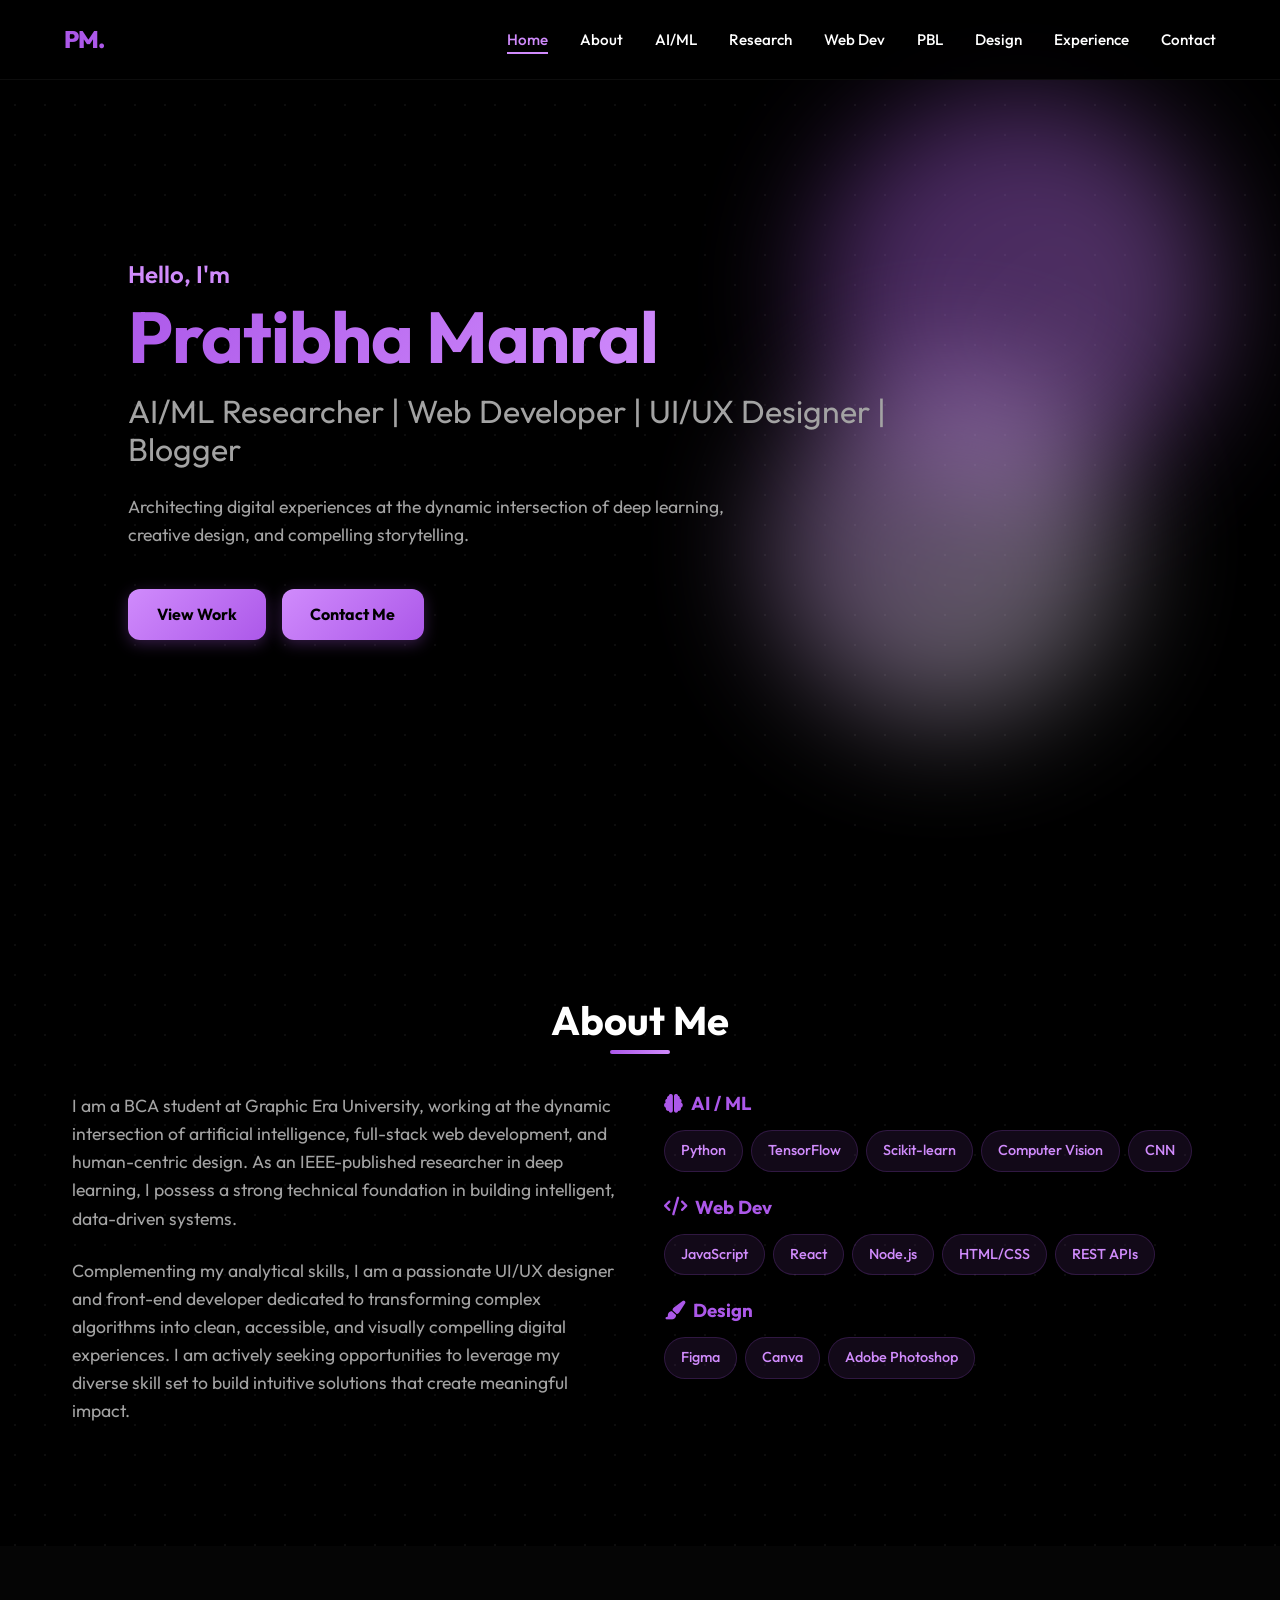
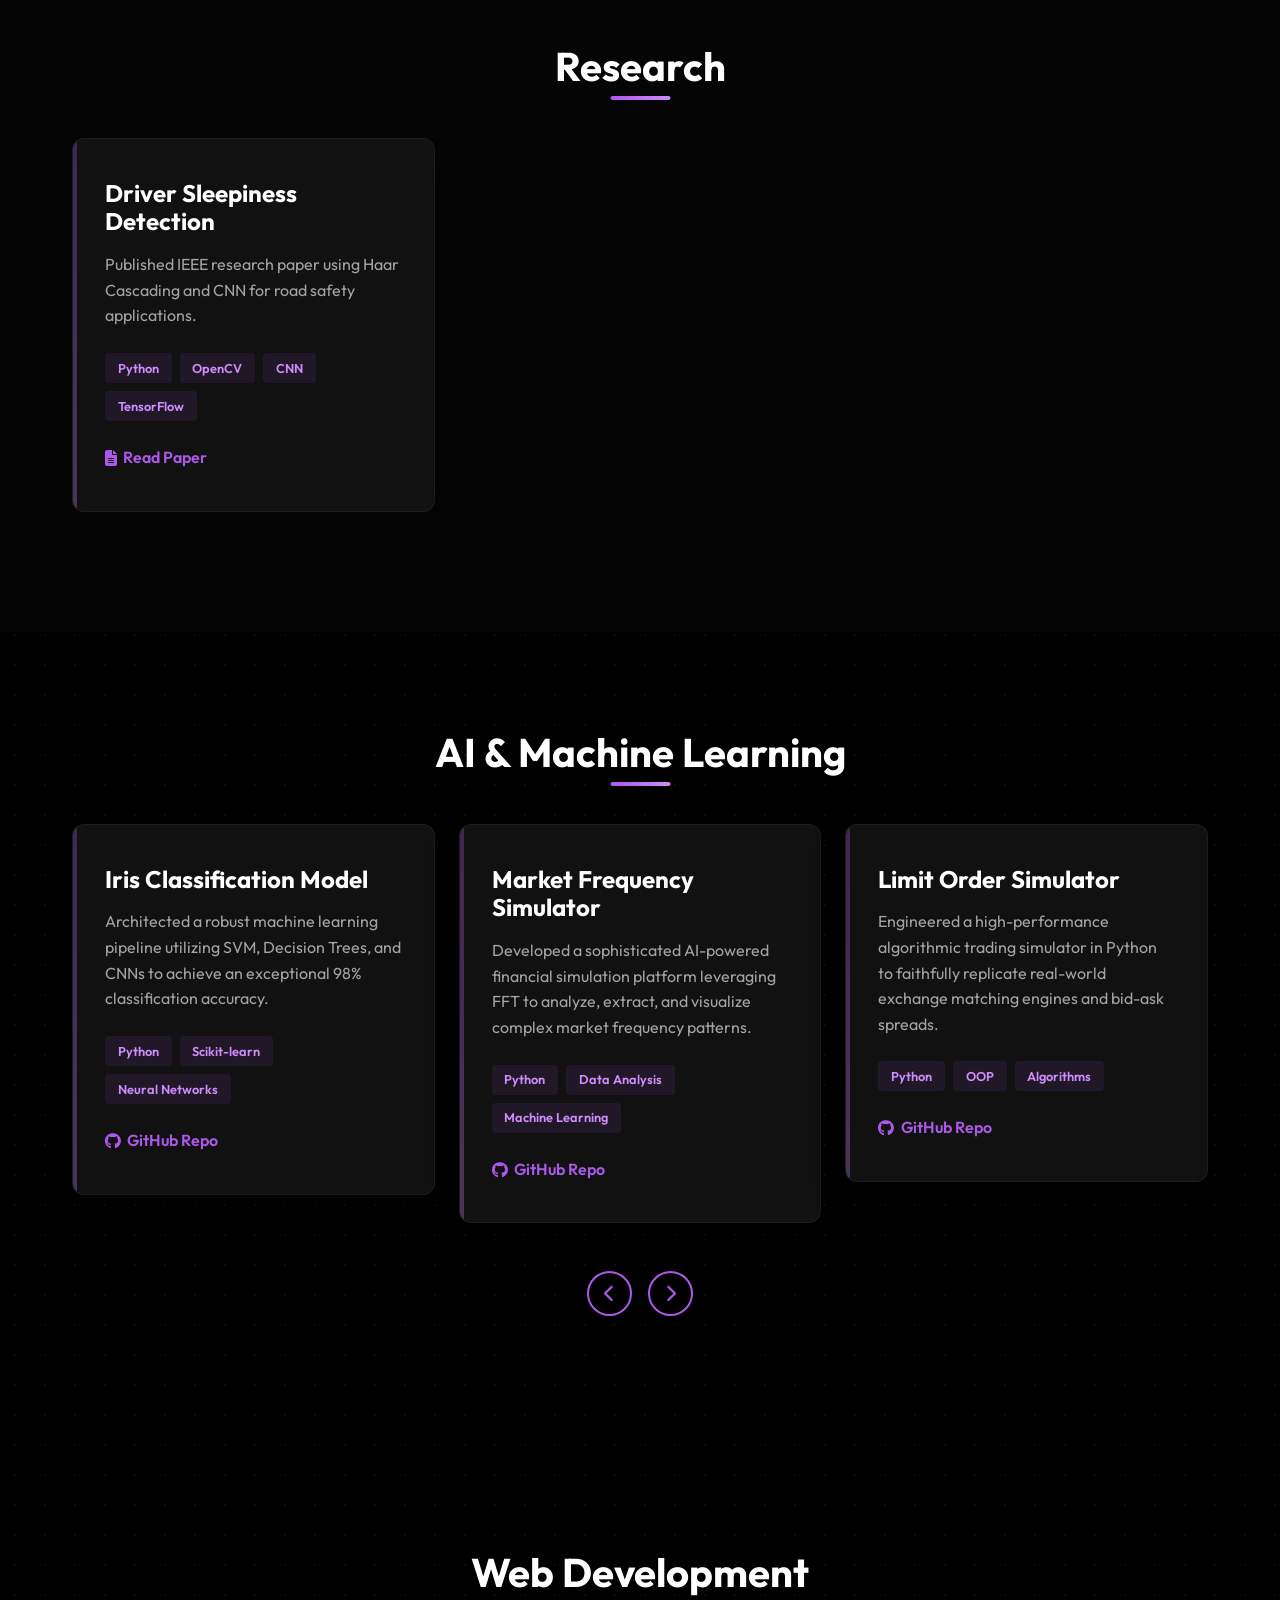
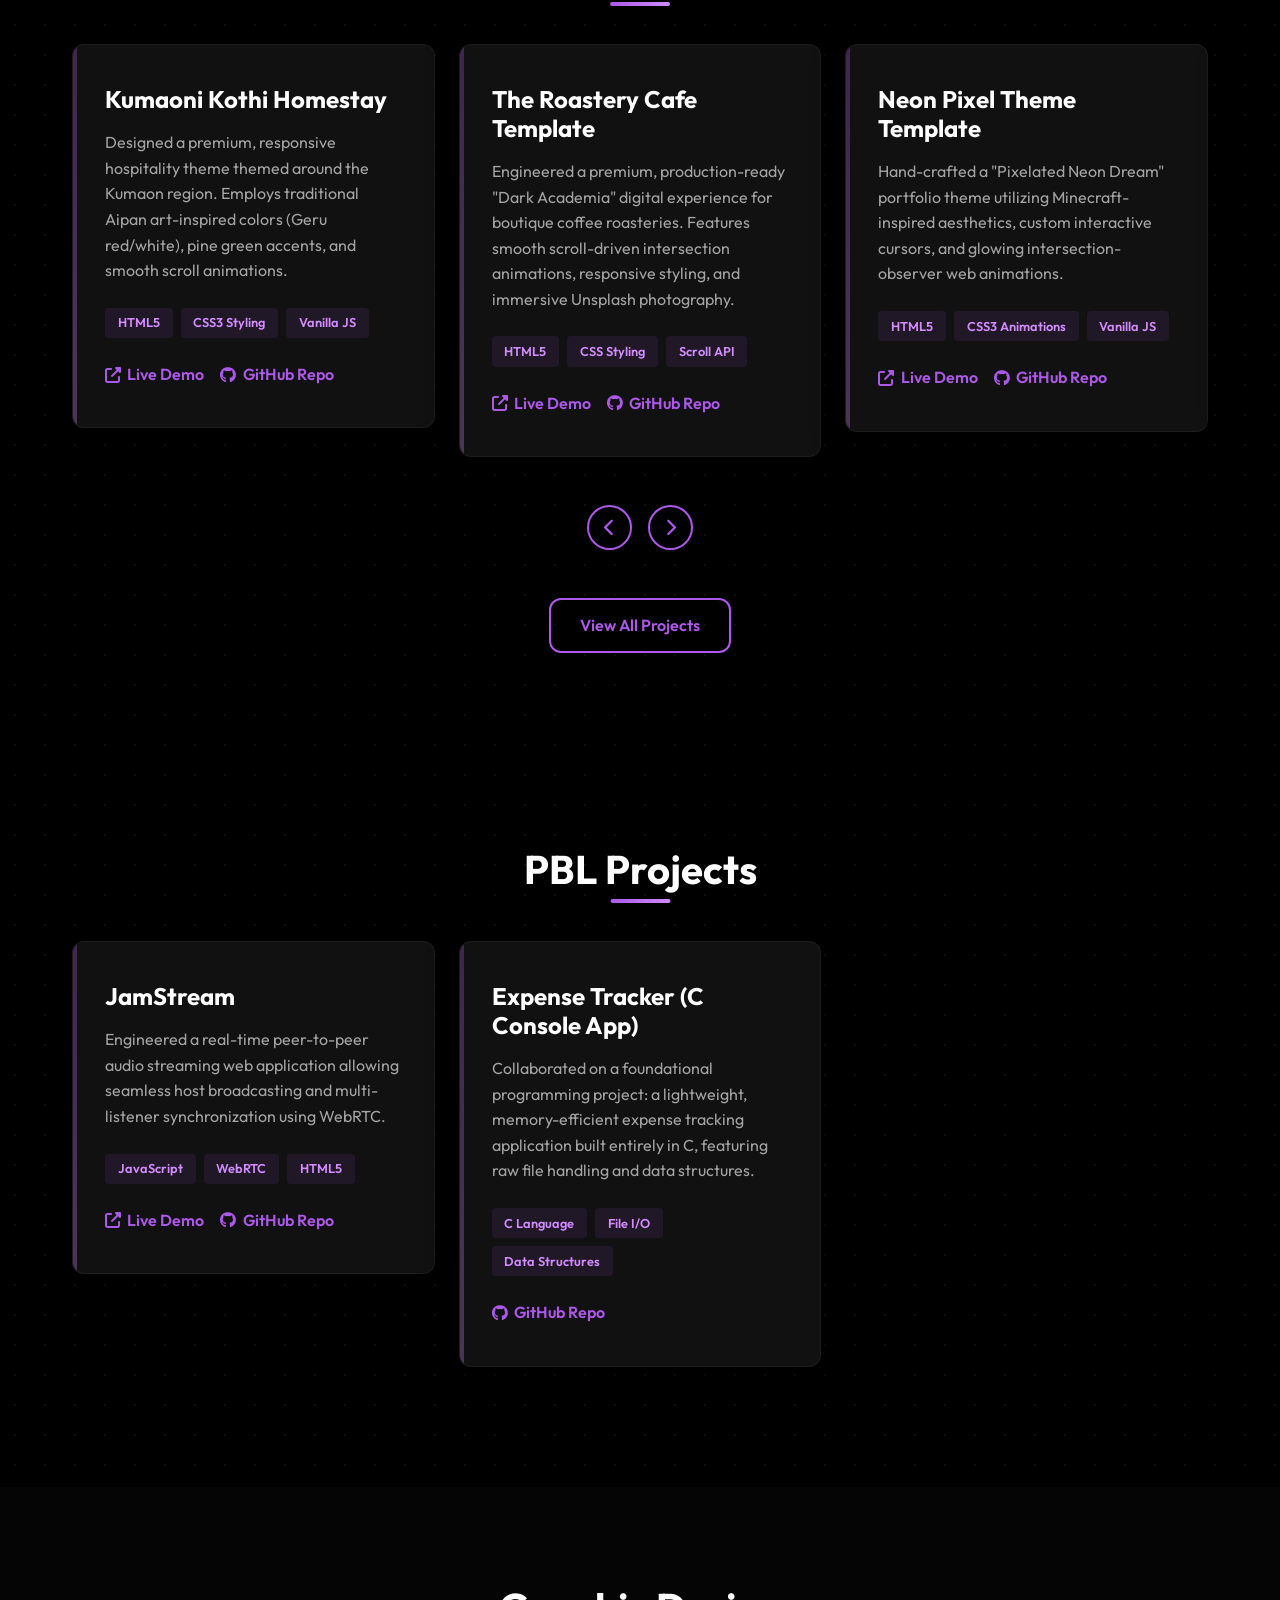
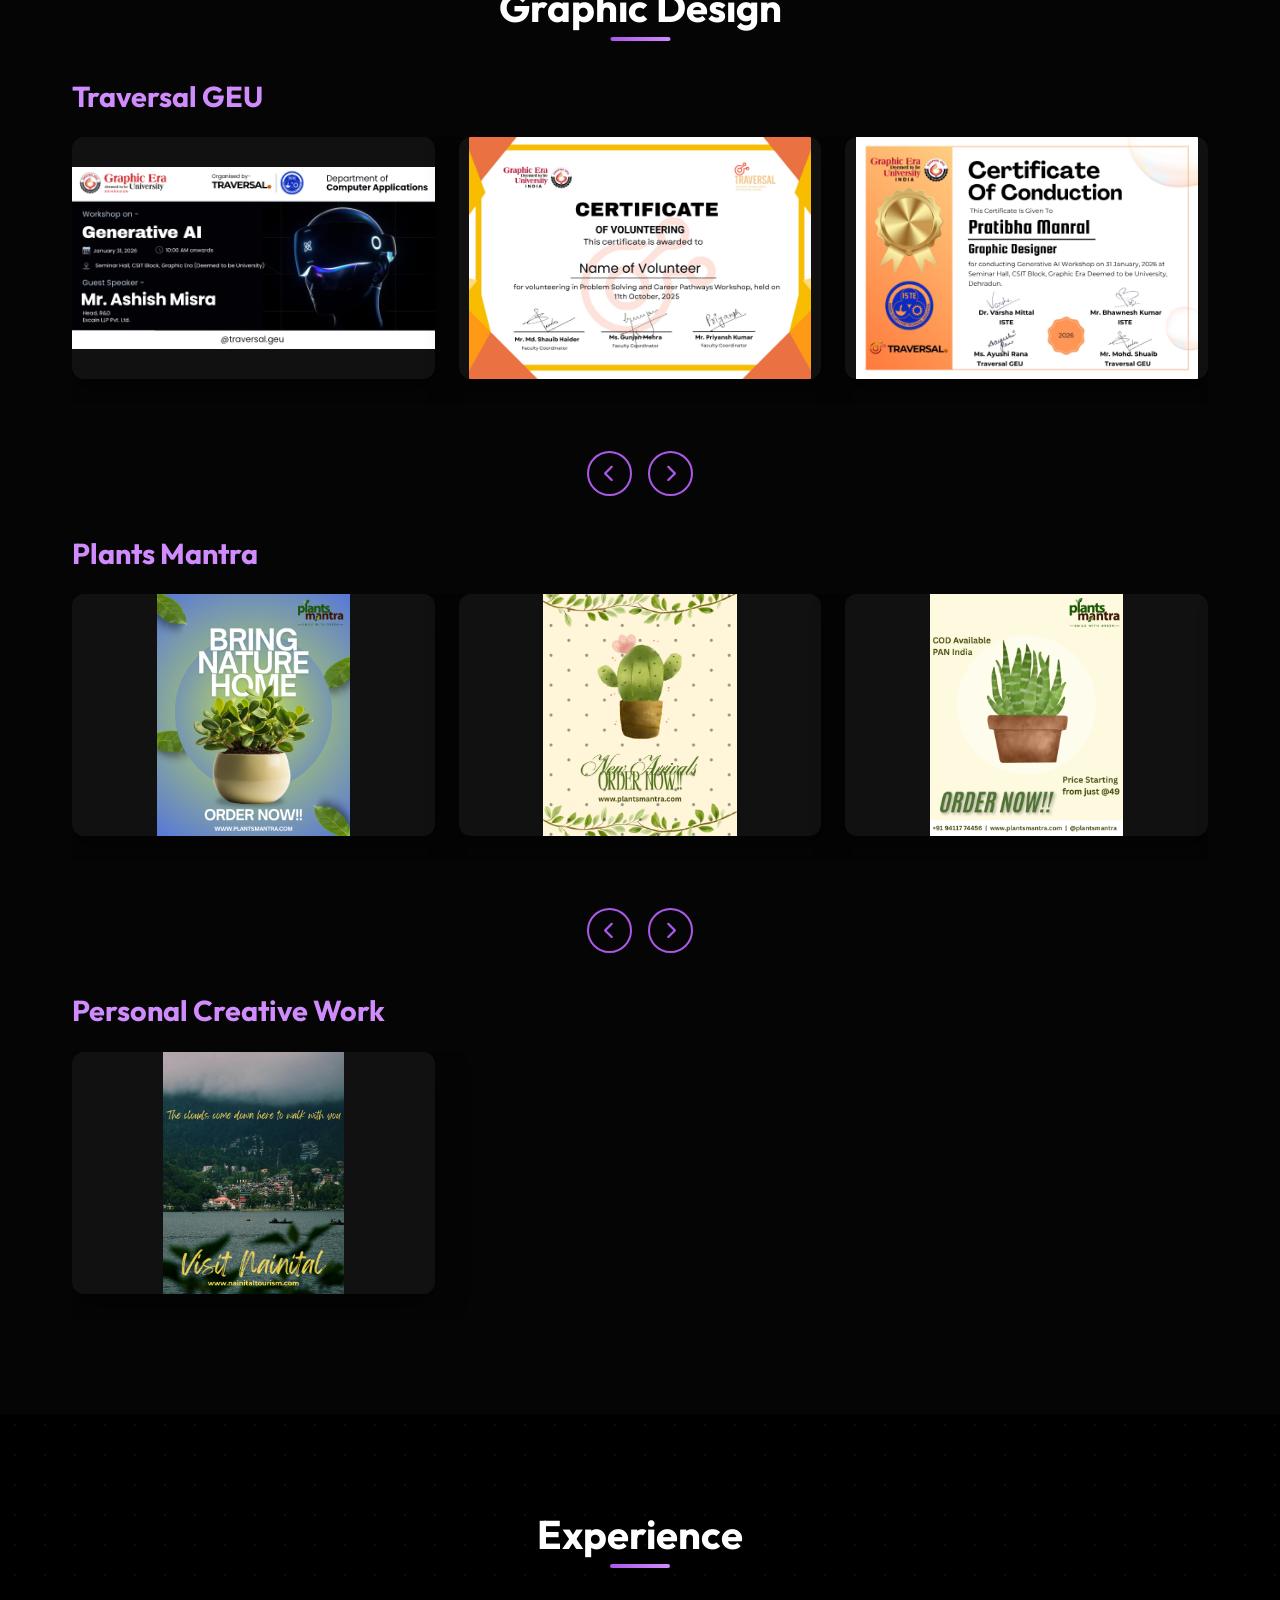
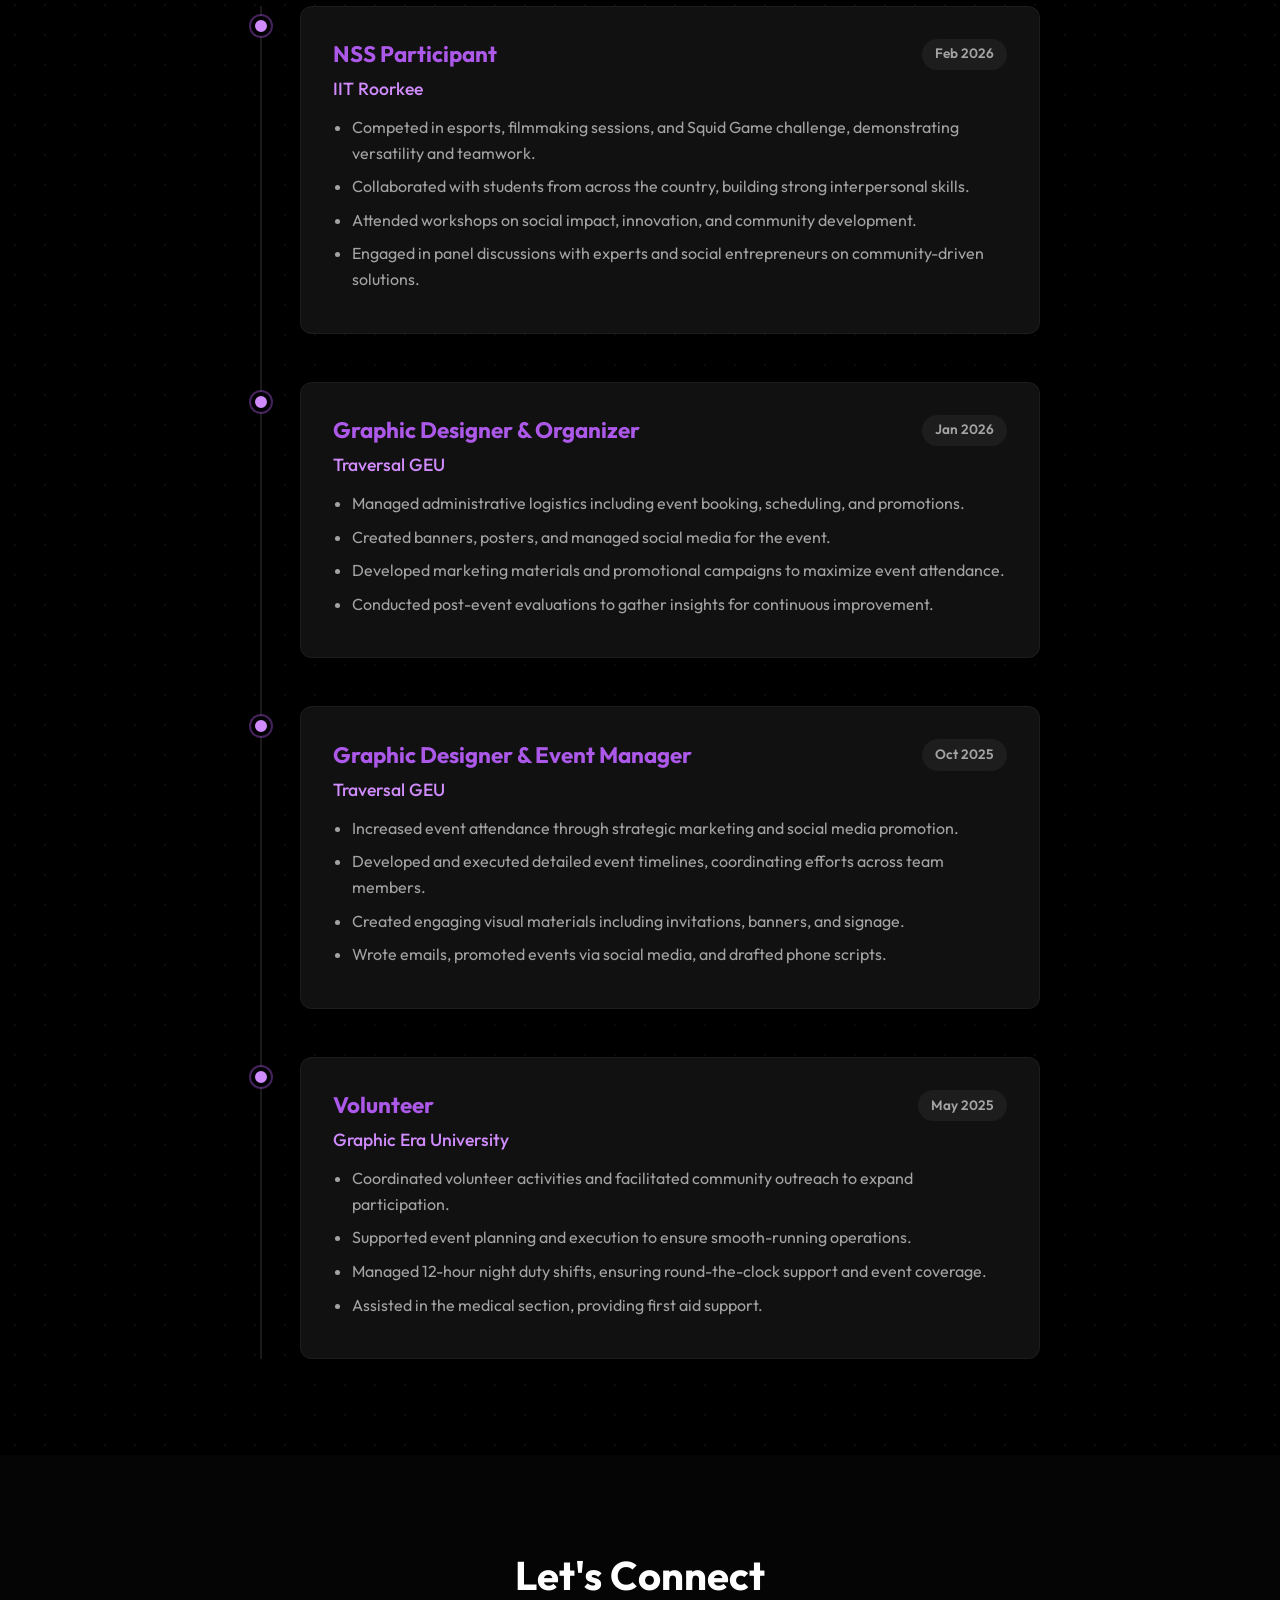
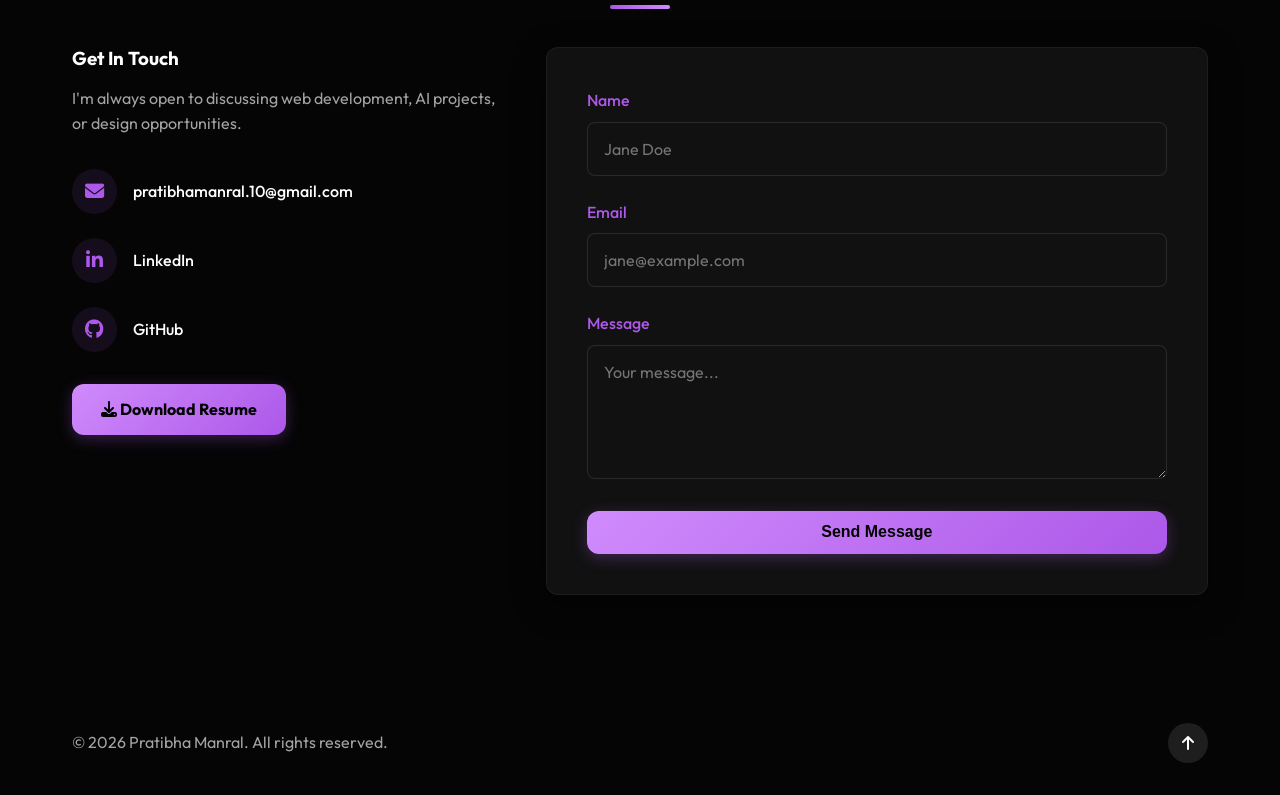
==== commit 362202f0: "More changes to UI" ====
--- a/index.html
+++ b/index.html
@@ -534,20 +534,6 @@
                             <p>Digital Art</p>
                         </div>
                     </div>
-                    <div class="design-item">
-                        <img src="samples/s1.jpeg" alt="Sample 1" class="design-img">
-                        <div class="design-overlay">
-                            <h4>Creative Poster 1</h4>
-                            <p>Personal Work</p>
-                        </div>
-                    </div>
-                    <div class="design-item">
-                        <img src="samples/s2.jpeg" alt="Sample 2" class="design-img">
-                        <div class="design-overlay">
-                            <h4>Creative Poster 2</h4>
-                            <p>Personal Work</p>
-                        </div>
-                    </div>
                 </div>
             </div>
 
--- a/styles.css
+++ b/styles.css
@@ -370,11 +370,36 @@
 
 /* Projects Sections */
 .cards-grid {
-    grid-template-columns: repeat(auto-fit, minmax(350px, 1fr));
-}
-
-.cards-grid.collapsed > .card:nth-child(n+4) {
-    display: none;
+    display: flex;
+    flex-wrap: nowrap;
+    overflow-x: auto;
+    scroll-snap-type: x mandatory;
+    scroll-behavior: smooth;
+    gap: 1.5rem;
+    padding-bottom: 1.5rem;
+    scrollbar-width: none; /* Firefox */
+}
+
+.cards-grid::-webkit-scrollbar {
+    display: none; /* Safari and Chrome */
+}
+
+.cards-grid .card {
+    flex: 0 0 calc(33.333% - 1rem); /* 3 items on desktop */
+    scroll-snap-align: start;
+    transition: transform 0.3s ease;
+}
+
+@media screen and (max-width: 992px) {
+    .cards-grid .card {
+        flex: 0 0 calc(50% - 0.75rem); /* 2 items on tablet */
+    }
+}
+
+@media screen and (max-width: 576px) {
+    .cards-grid .card {
+        flex: 0 0 100%; /* 1 item on mobile */
+    }
 }
 
 /* Expand Button */
@@ -499,13 +524,18 @@
 }
 
 .design-grid {
-    display: grid;
-    grid-template-columns: repeat(auto-fit, minmax(400px, 1fr));
+    display: flex;
+    flex-wrap: nowrap;
+    overflow-x: auto;
+    scroll-snap-type: x mandatory;
+    scroll-behavior: smooth;
     gap: 1.5rem;
-}
-
-.design-grid.collapsed > .design-item:nth-child(n+4) {
-    display: none;
+    padding-bottom: 1.5rem;
+    scrollbar-width: none; /* Firefox */
+}
+
+.design-grid::-webkit-scrollbar {
+    display: none; /* Safari and Chrome */
 }
 
 .design-item {
@@ -516,7 +546,53 @@
     box-shadow: var(--shadow);
     aspect-ratio: 3/2;
     background: var(--card-bg);
-}
+    flex: 0 0 calc(33.333% - 1rem); /* 3 items on desktop */
+    scroll-snap-align: start;
+    transition: transform 0.3s ease;
+}
+
+/* Slider Controls */
+.slider-controls {
+    display: flex;
+    justify-content: center;
+    gap: 1rem;
+    margin-top: 1.5rem;
+    margin-bottom: 2.5rem;
+}
+
+.slider-btn {
+    background: transparent;
+    border: 2px solid var(--primary);
+    color: var(--primary);
+    border-radius: 50%;
+    width: 45px;
+    height: 45px;
+    display: flex;
+    align-items: center;
+    justify-content: center;
+    cursor: pointer;
+    font-size: 1.1rem;
+    transition: all 0.3s ease;
+}
+
+.slider-btn:hover {
+    background: var(--primary);
+    color: var(--background);
+    box-shadow: 0 0 15px rgba(172, 88, 233, 0.6);
+}
+
+@media screen and (max-width: 992px) {
+    .design-item {
+        flex: 0 0 calc(50% - 0.75rem); /* 2 items on tablet */
+    }
+}
+
+@media screen and (max-width: 576px) {
+    .design-item {
+        flex: 0 0 100%; /* 1 item on mobile */
+    }
+}
+
 
 .design-img {
     width: 100%;
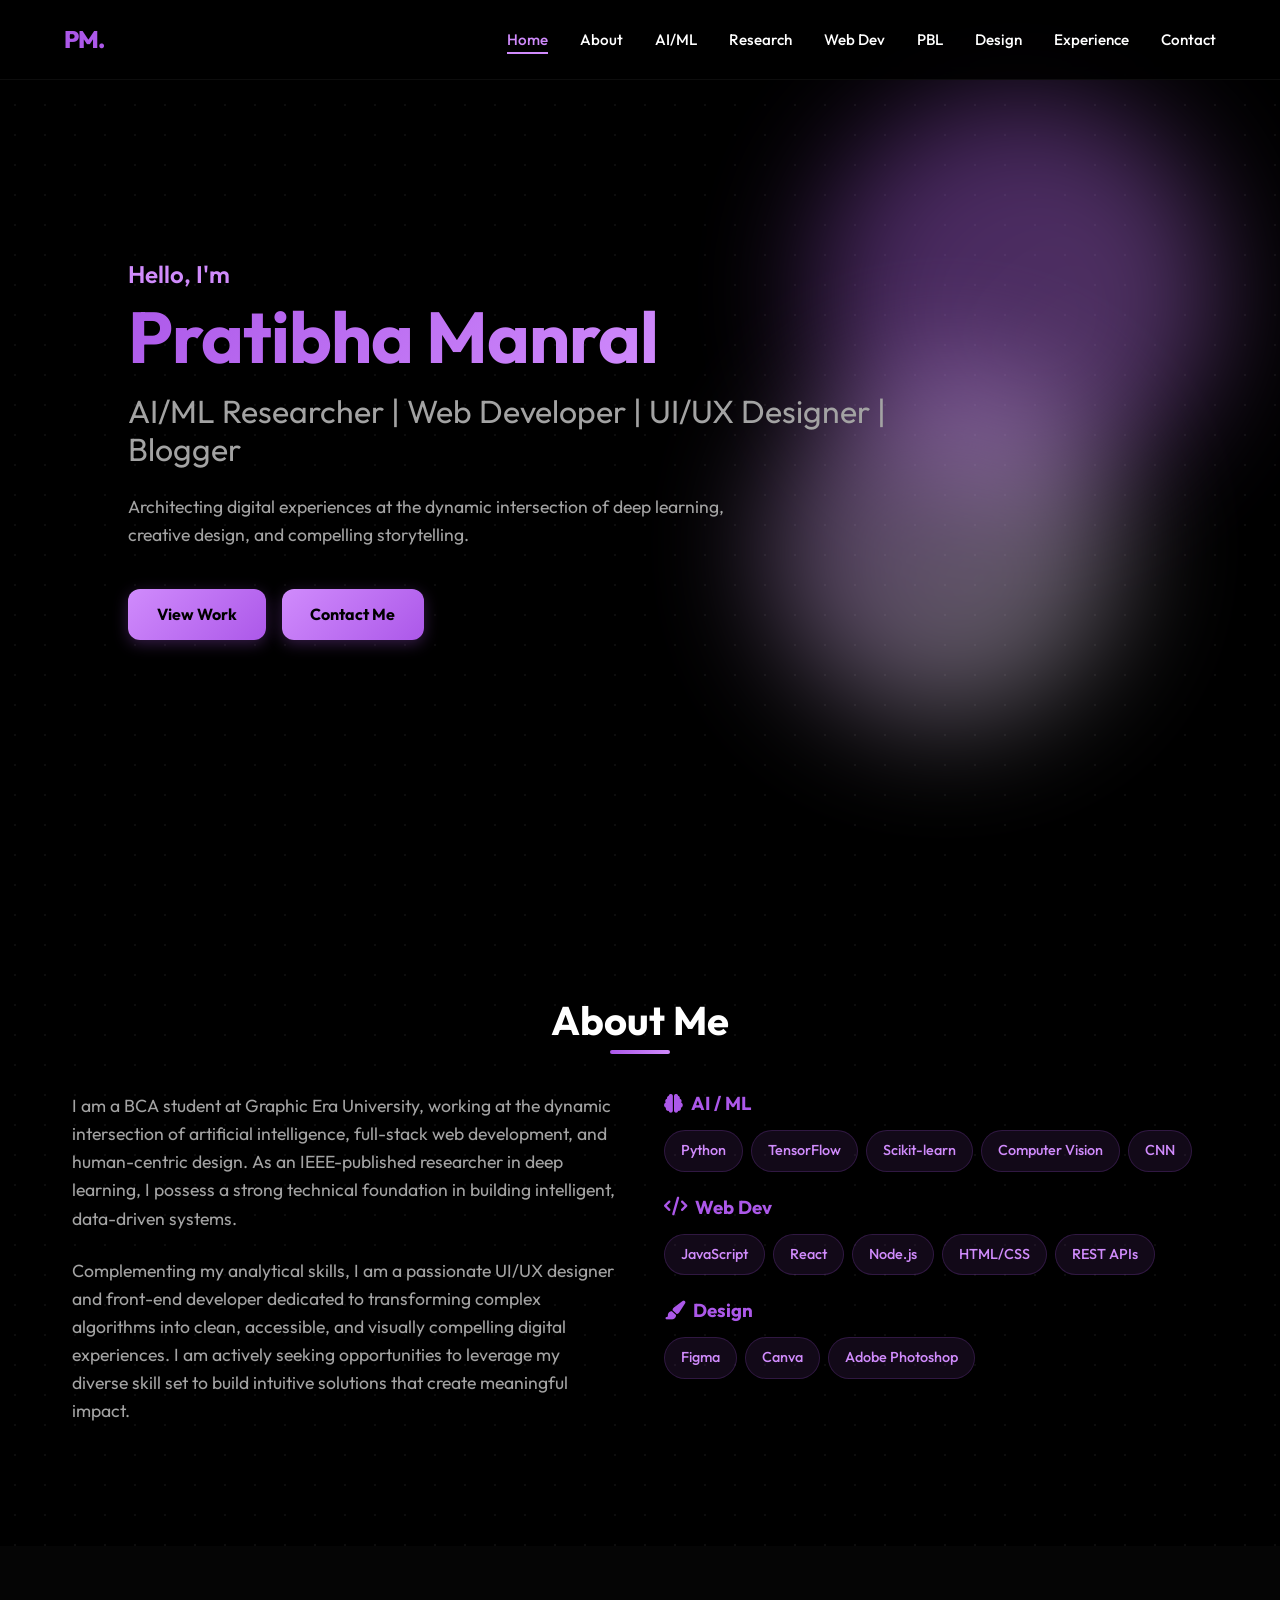
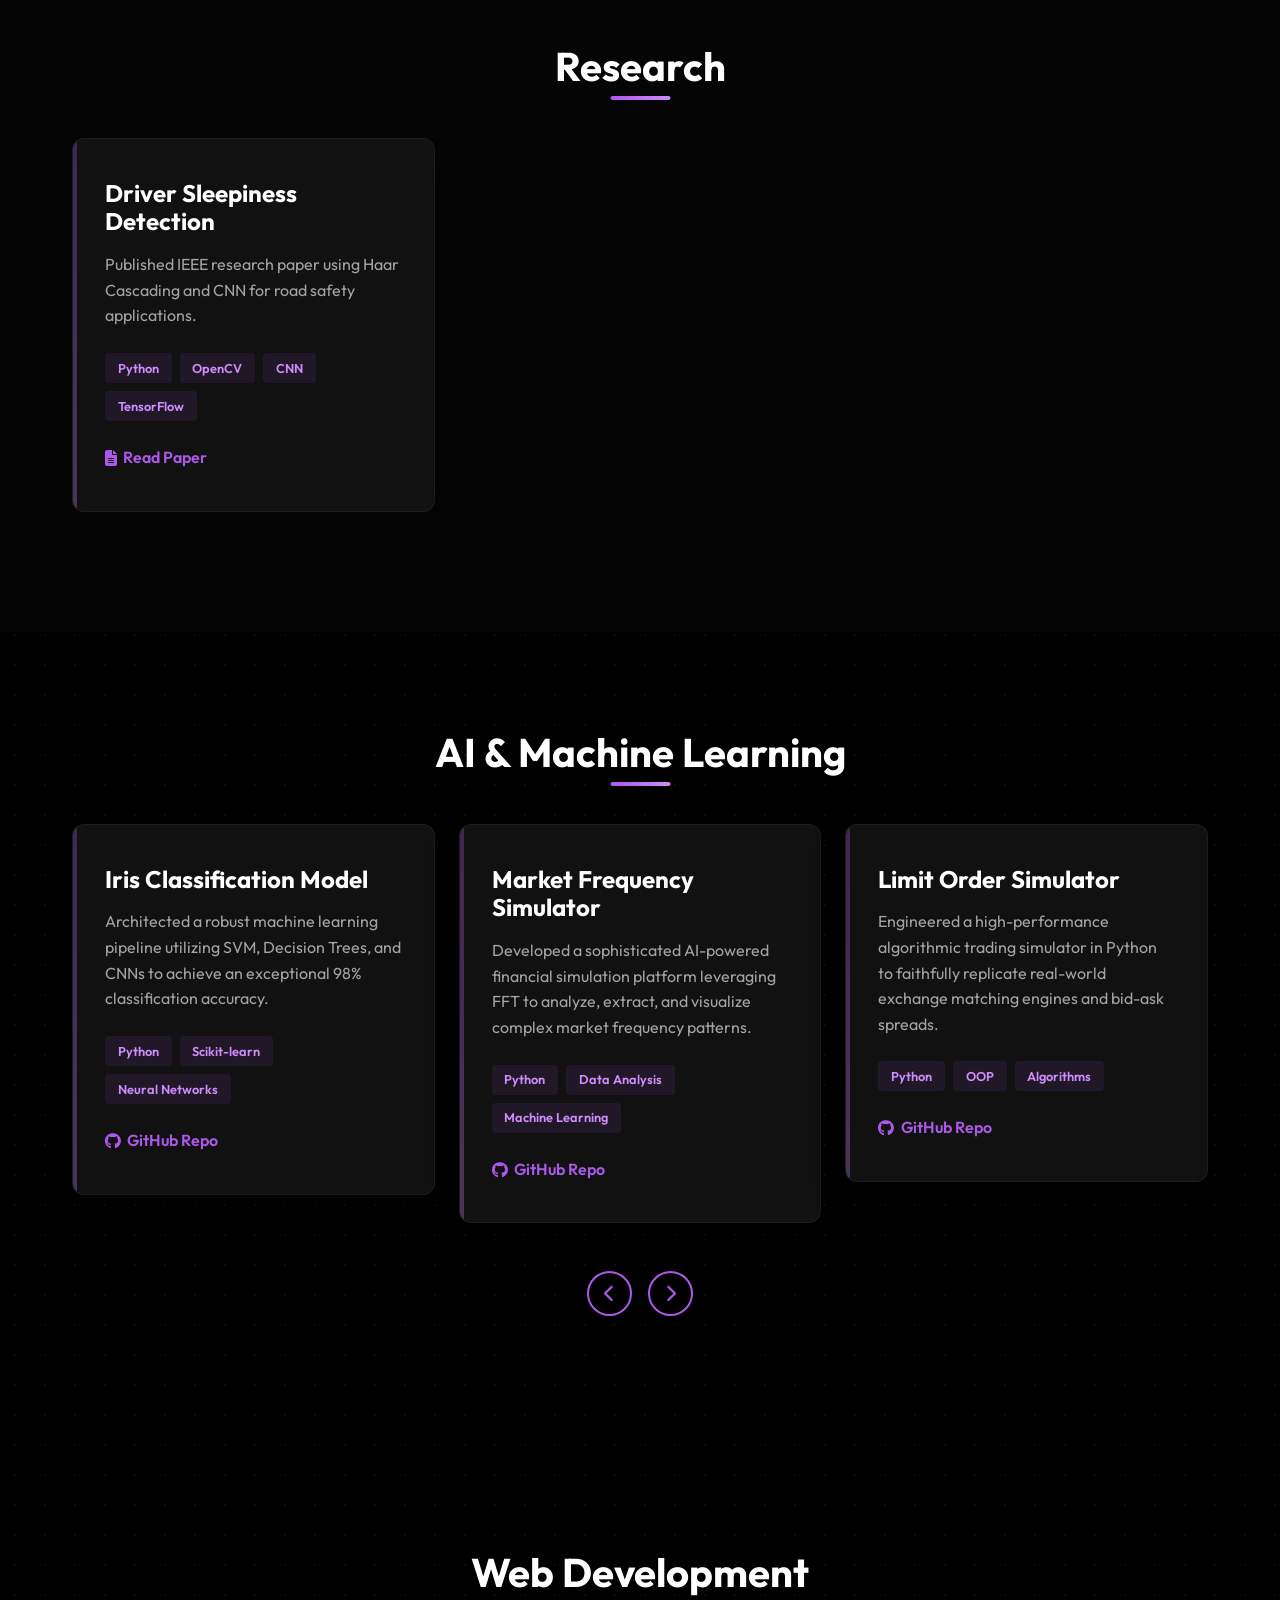
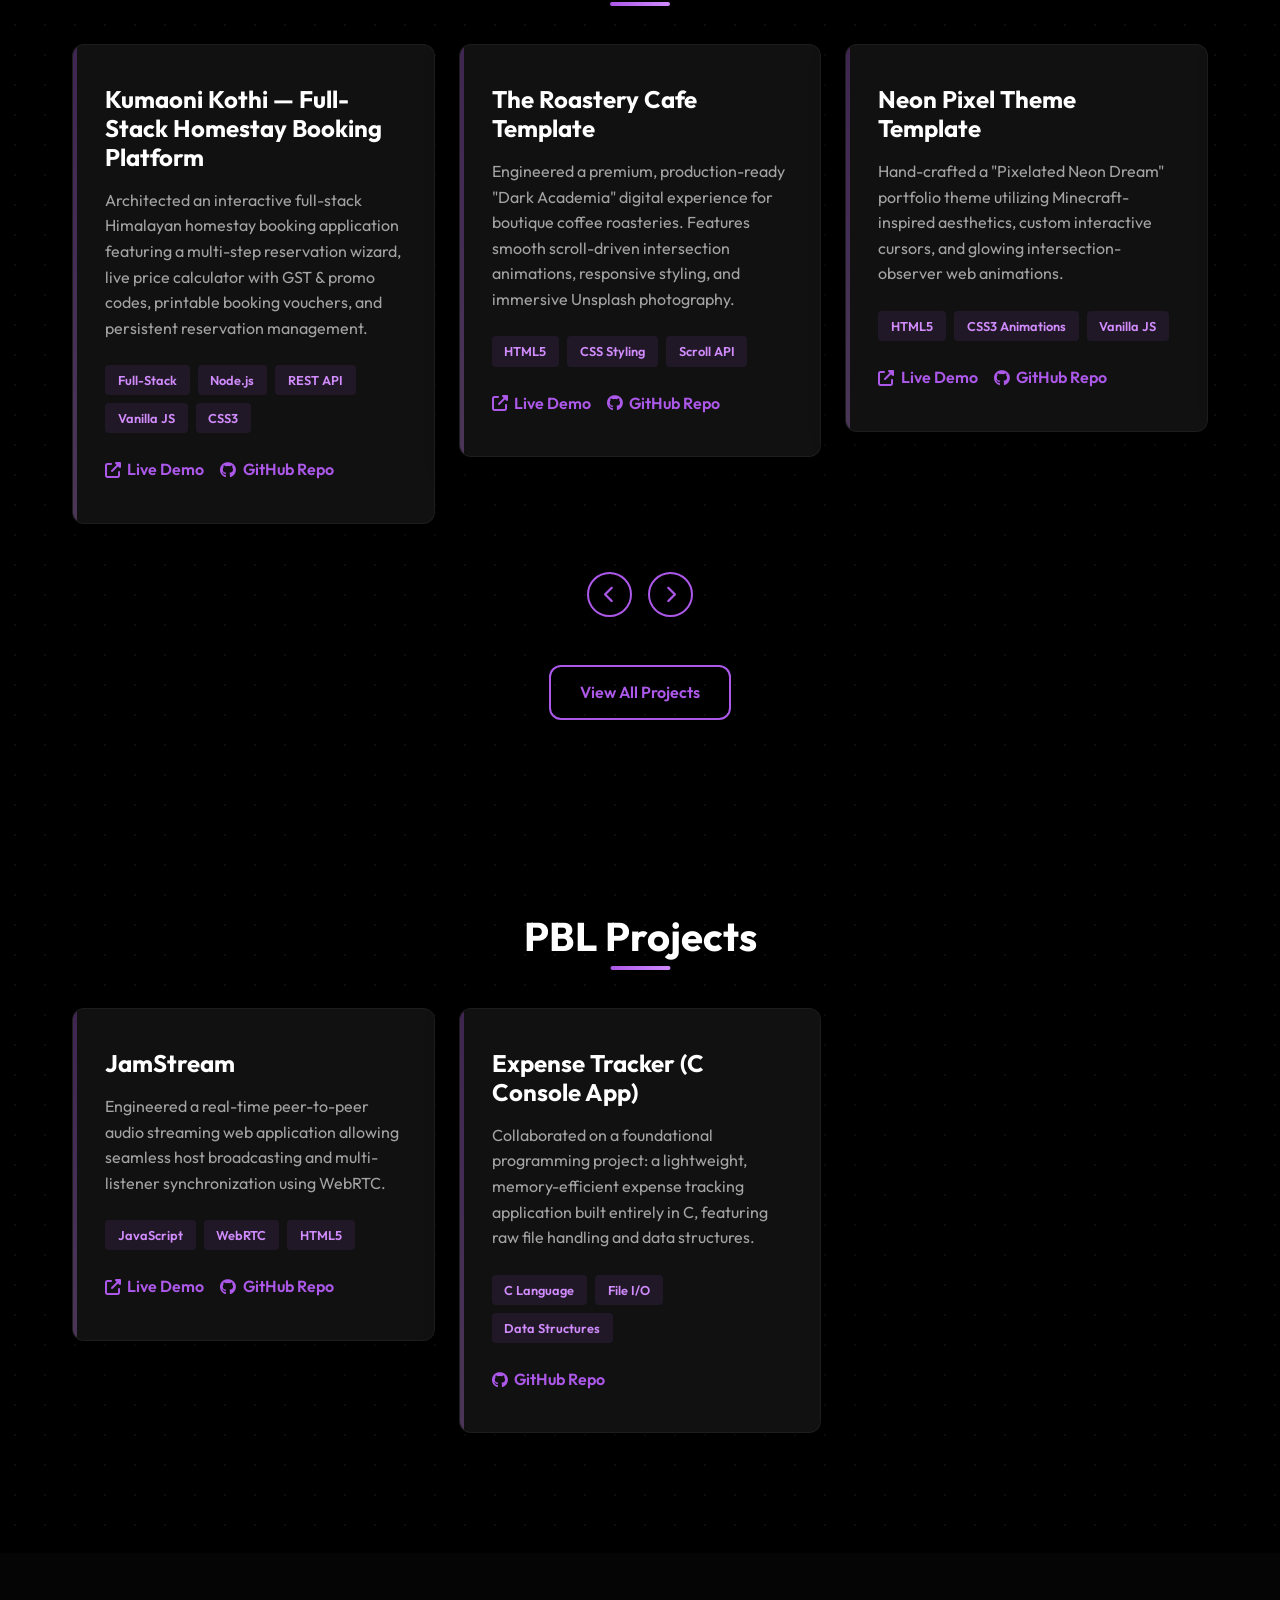
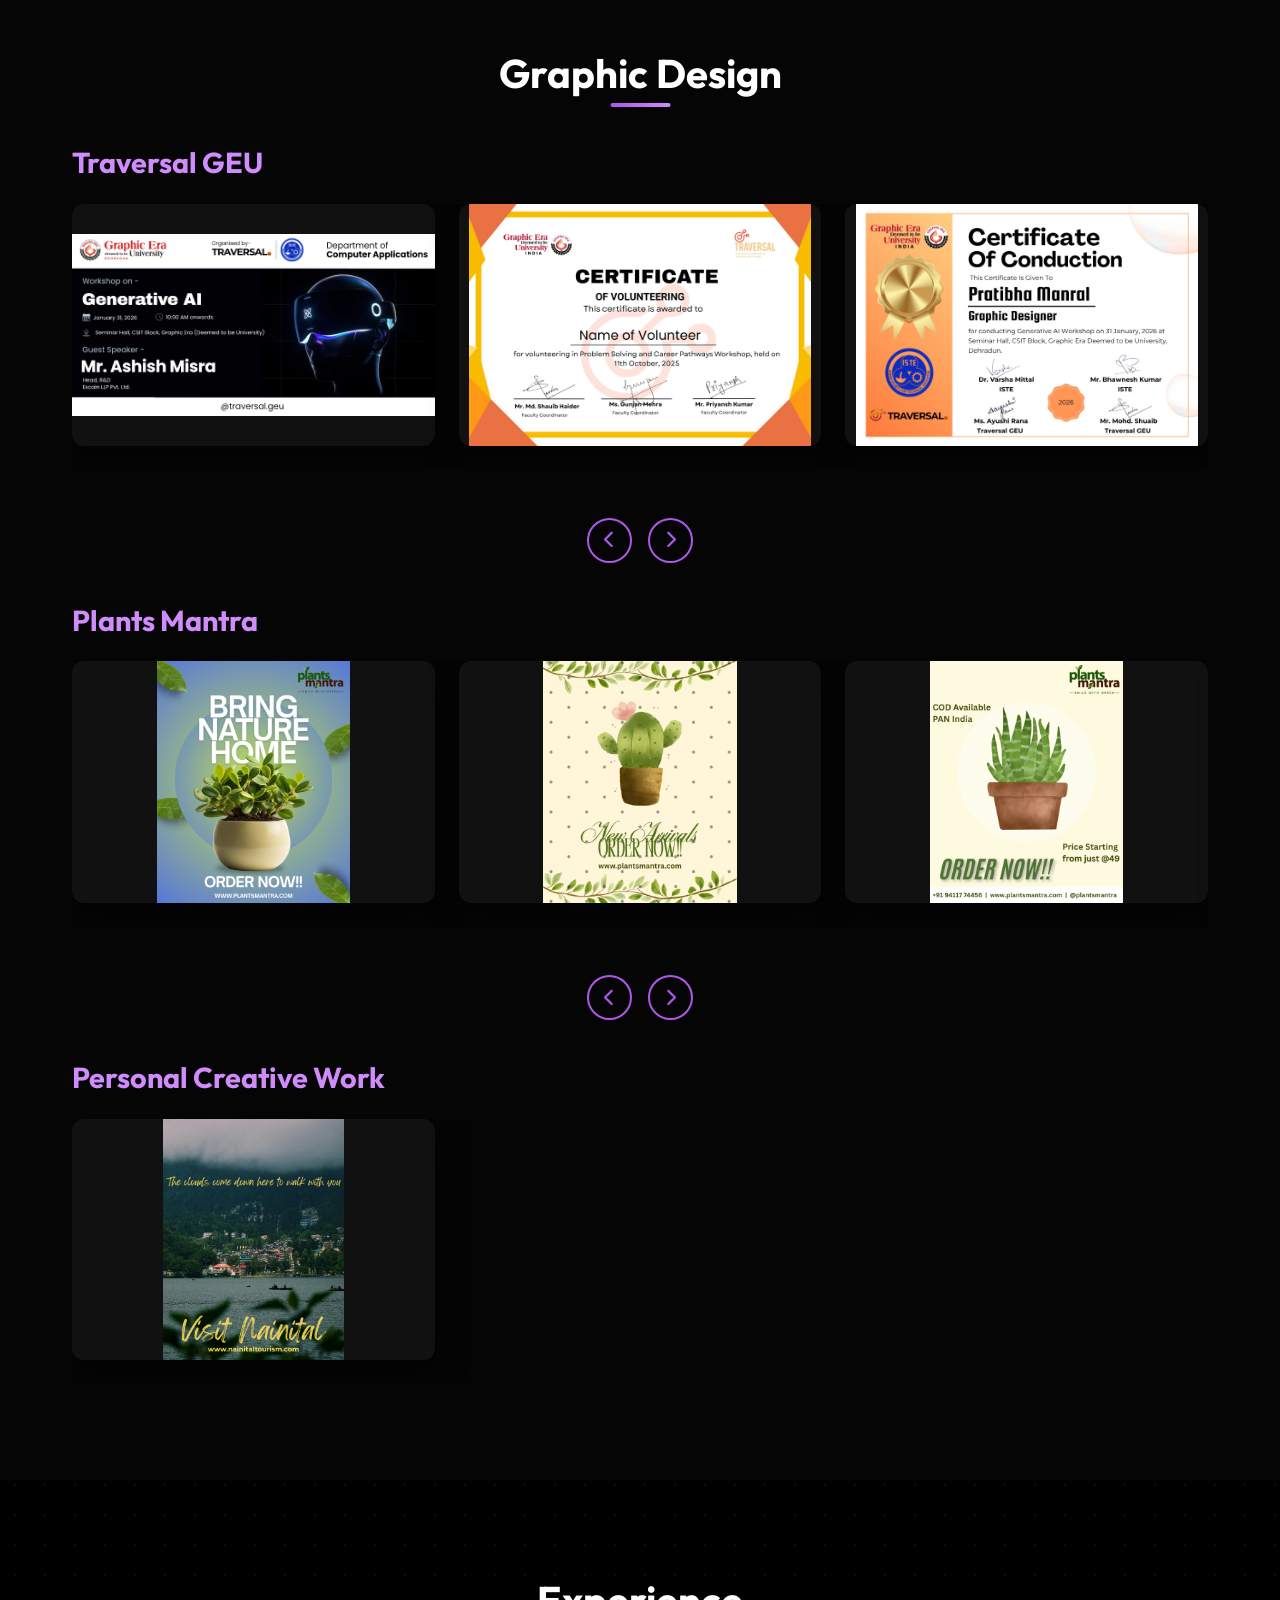
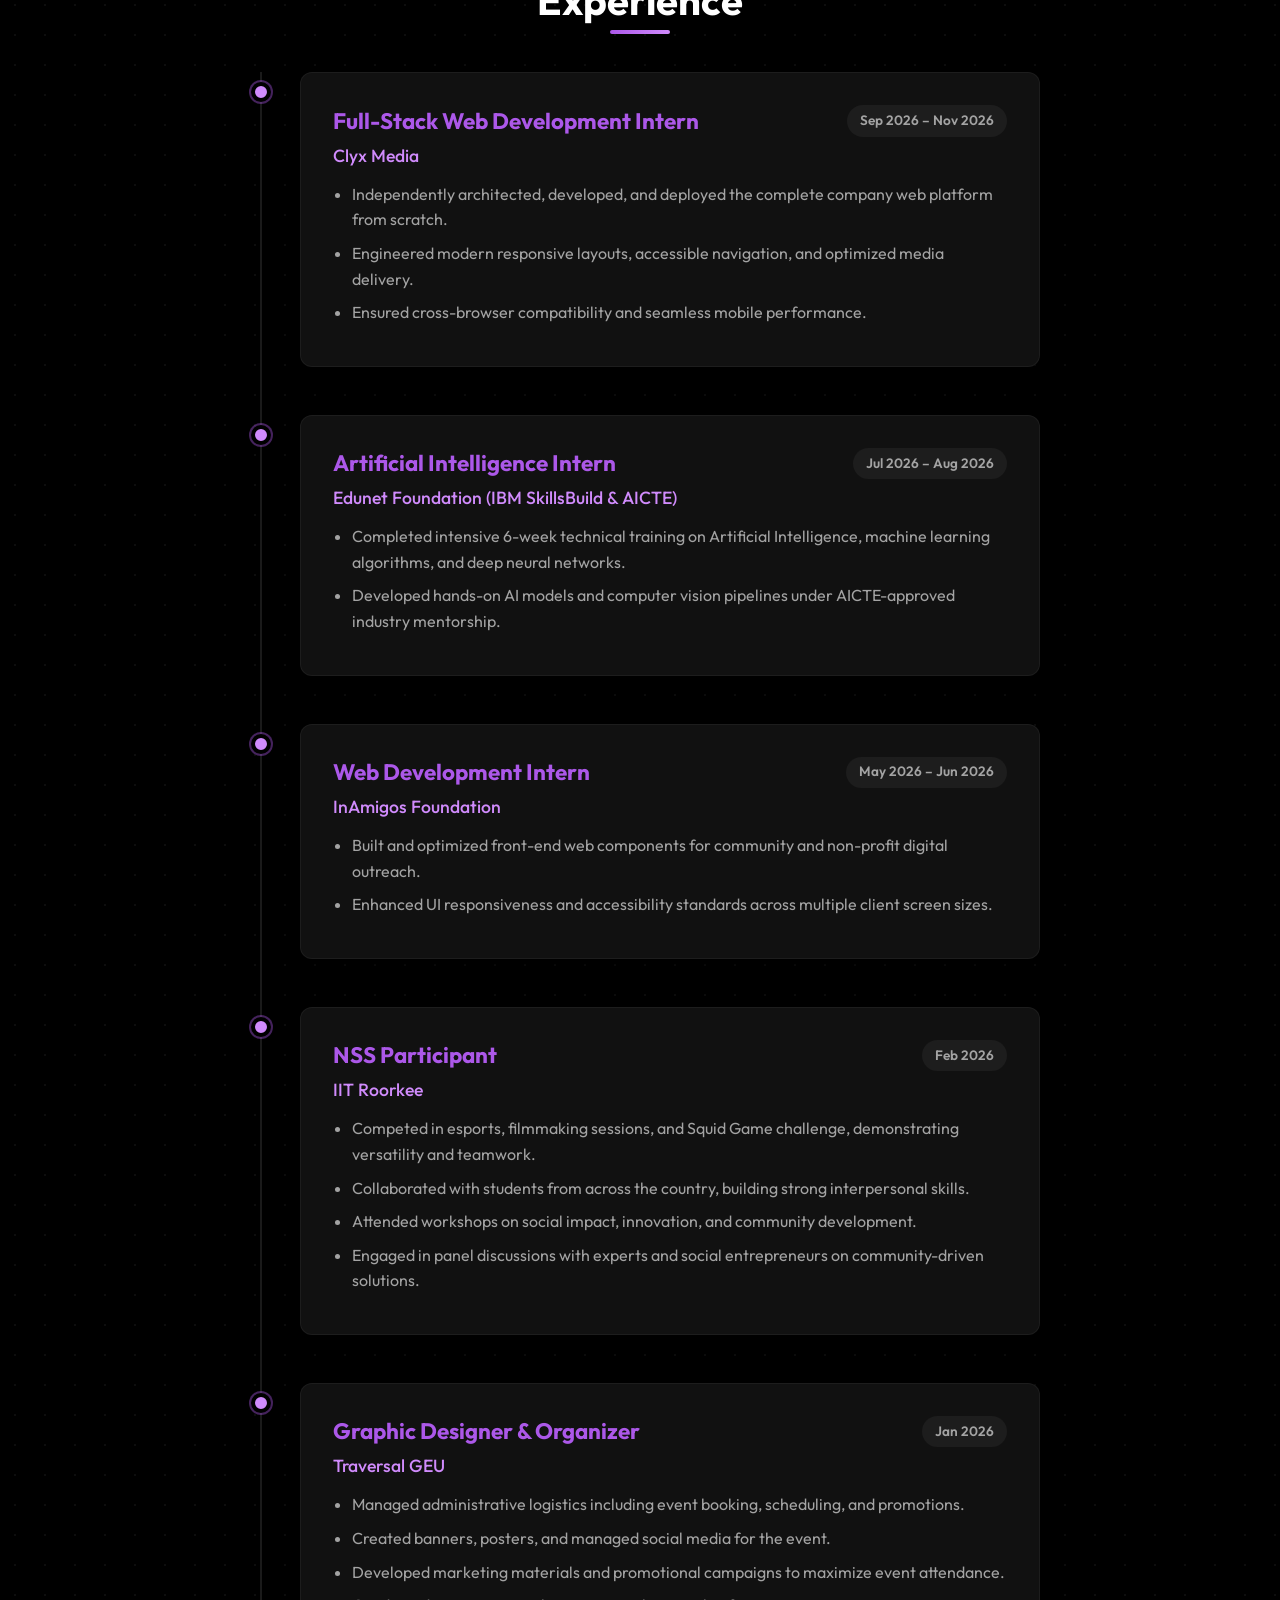
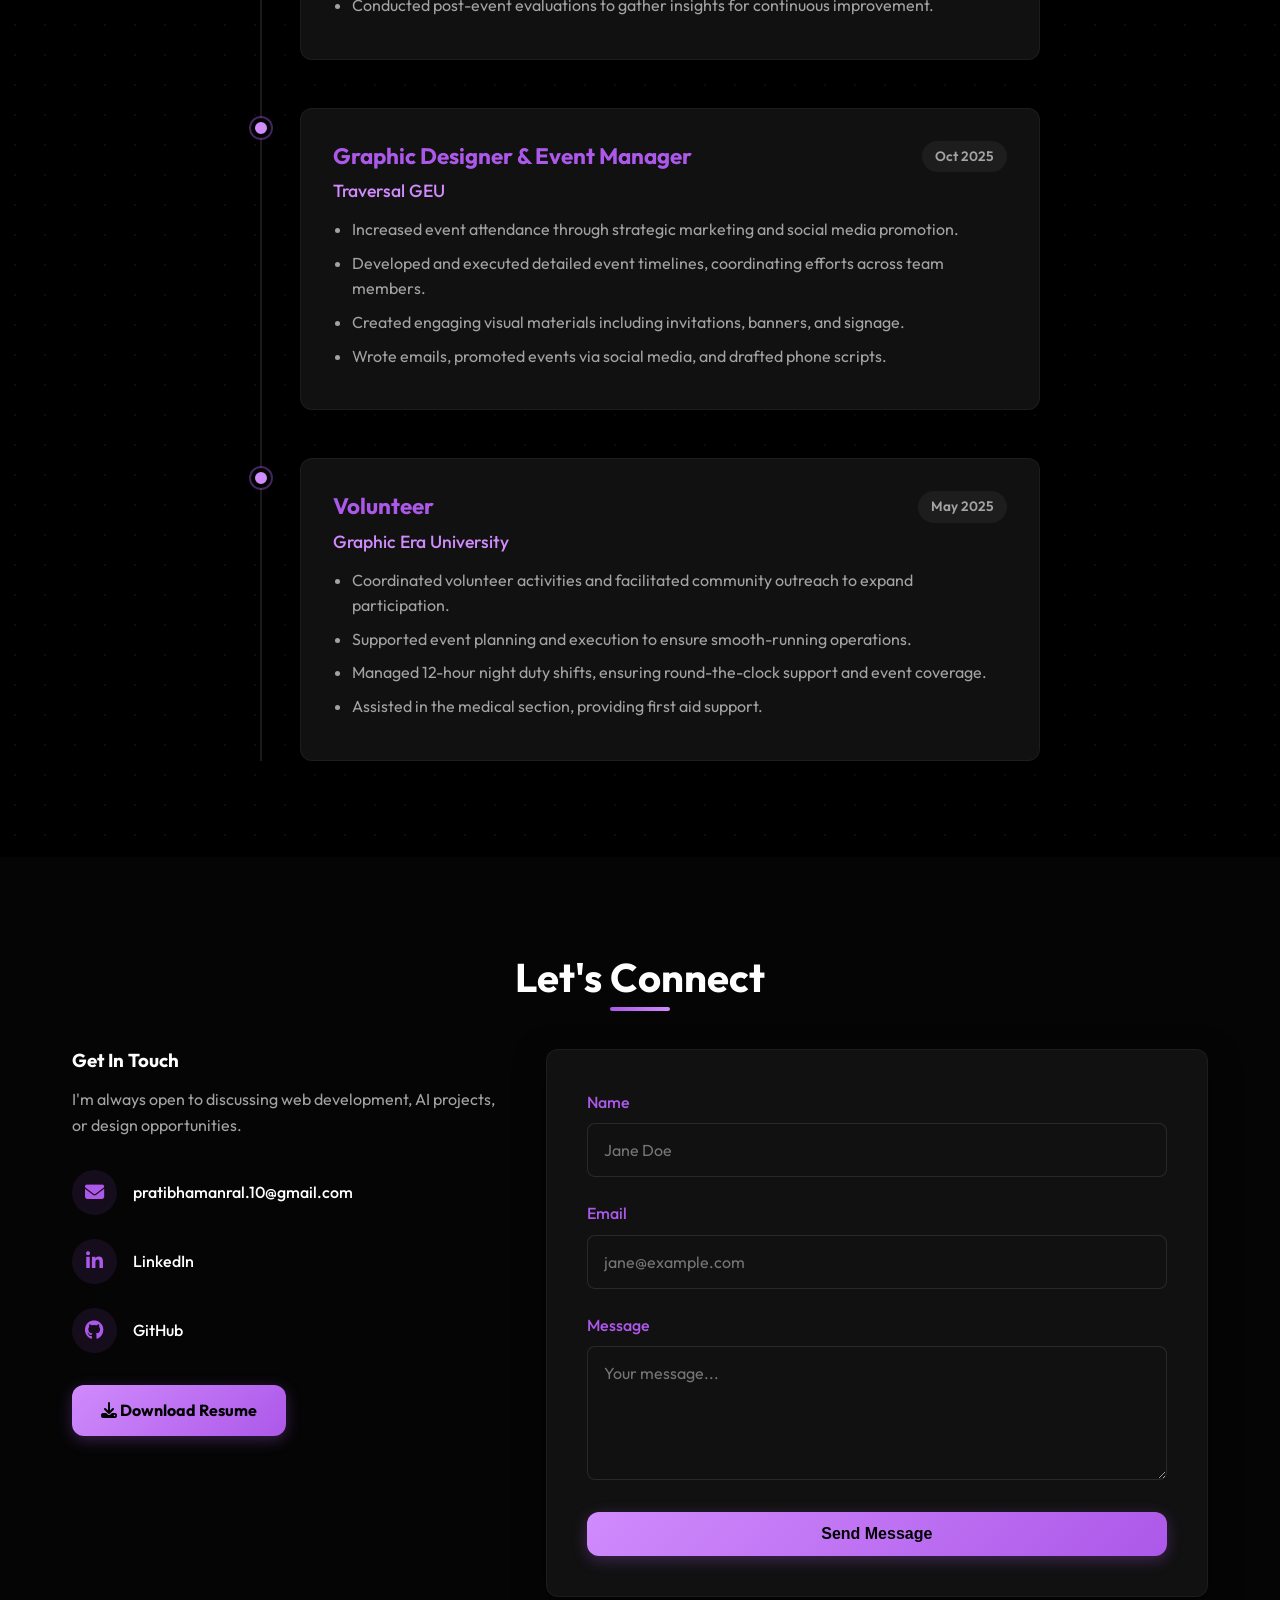
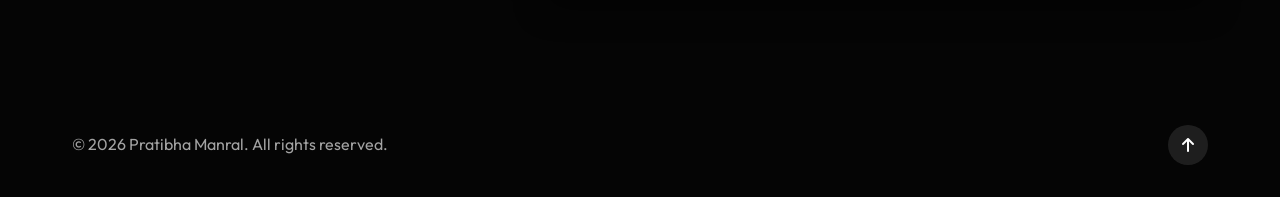
==== commit 63bd2b74: "Update portfolio with Clyx Media, IBM/AICTE, and InAmigos internships; showcase Kumaoni Kothi as ful" ====
--- a/index.html
+++ b/index.html
@@ -219,10 +219,10 @@
                 <div class="grid cards-grid">
                     <div class="card project-card">
                         <div class="card-content">
-                            <h3 class="card-title">Kumaoni Kothi Homestay</h3>
-                            <p class="card-desc">Designed a premium, responsive hospitality theme themed around the Kumaon region. Employs traditional Aipan art-inspired colors (Geru red/white), pine green accents, and smooth scroll animations.</p>
-                            <div class="tech-stack">
-                                <span>HTML5</span><span>CSS3 Styling</span><span>Vanilla JS</span>
+                            <h3 class="card-title">Kumaoni Kothi — Full-Stack Homestay Booking Platform</h3>
+                            <p class="card-desc">Architected an interactive full-stack Himalayan homestay booking application featuring a multi-step reservation wizard, live price calculator with GST & promo codes, printable booking vouchers, and persistent reservation management.</p>
+                            <div class="tech-stack">
+                                <span>Full-Stack</span><span>Node.js</span><span>REST API</span><span>Vanilla JS</span><span>CSS3</span>
                             </div>
                             <div class="card-links">
                                 <a href="https://prai-10.github.io/Kumaoni-Kothi/" target="_blank" class="link-btn"><i
@@ -550,6 +550,54 @@
             <div class="container">
                 <h2 class="section-title">Experience</h2>
                 <div class="timeline">
+                    <!-- Internship 1: Clyx Media -->
+                    <div class="timeline-item">
+                        <div class="timeline-dot"></div>
+                        <div class="timeline-content card">
+                            <div class="exp-header">
+                                <h3 class="exp-role">Full-Stack Web Development Intern</h3>
+                                <span class="exp-date">Sep 2026 – Nov 2026</span>
+                            </div>
+                            <h4 class="exp-org">Clyx Media</h4>
+                            <ul class="exp-list">
+                                <li>Independently architected, developed, and deployed the complete company web platform from scratch.</li>
+                                <li>Engineered modern responsive layouts, accessible navigation, and optimized media delivery.</li>
+                                <li>Ensured cross-browser compatibility and seamless mobile performance.</li>
+                            </ul>
+                        </div>
+                    </div>
+
+                    <!-- Internship 2: IBM SkillsBuild & AICTE -->
+                    <div class="timeline-item">
+                        <div class="timeline-dot"></div>
+                        <div class="timeline-content card">
+                            <div class="exp-header">
+                                <h3 class="exp-role">Artificial Intelligence Intern</h3>
+                                <span class="exp-date">Jul 2026 – Aug 2026</span>
+                            </div>
+                            <h4 class="exp-org">Edunet Foundation (IBM SkillsBuild & AICTE)</h4>
+                            <ul class="exp-list">
+                                <li>Completed intensive 6-week technical training on Artificial Intelligence, machine learning algorithms, and deep neural networks.</li>
+                                <li>Developed hands-on AI models and computer vision pipelines under AICTE-approved industry mentorship.</li>
+                            </ul>
+                        </div>
+                    </div>
+
+                    <!-- Internship 3: InAmigos Foundation -->
+                    <div class="timeline-item">
+                        <div class="timeline-dot"></div>
+                        <div class="timeline-content card">
+                            <div class="exp-header">
+                                <h3 class="exp-role">Web Development Intern</h3>
+                                <span class="exp-date">May 2026 – Jun 2026</span>
+                            </div>
+                            <h4 class="exp-org">InAmigos Foundation</h4>
+                            <ul class="exp-list">
+                                <li>Built and optimized front-end web components for community and non-profit digital outreach.</li>
+                                <li>Enhanced UI responsiveness and accessibility standards across multiple client screen sizes.</li>
+                            </ul>
+                        </div>
+                    </div>
                     <!-- Entry 1 -->
                     <div class="timeline-item">
                         <div class="timeline-dot"></div>
